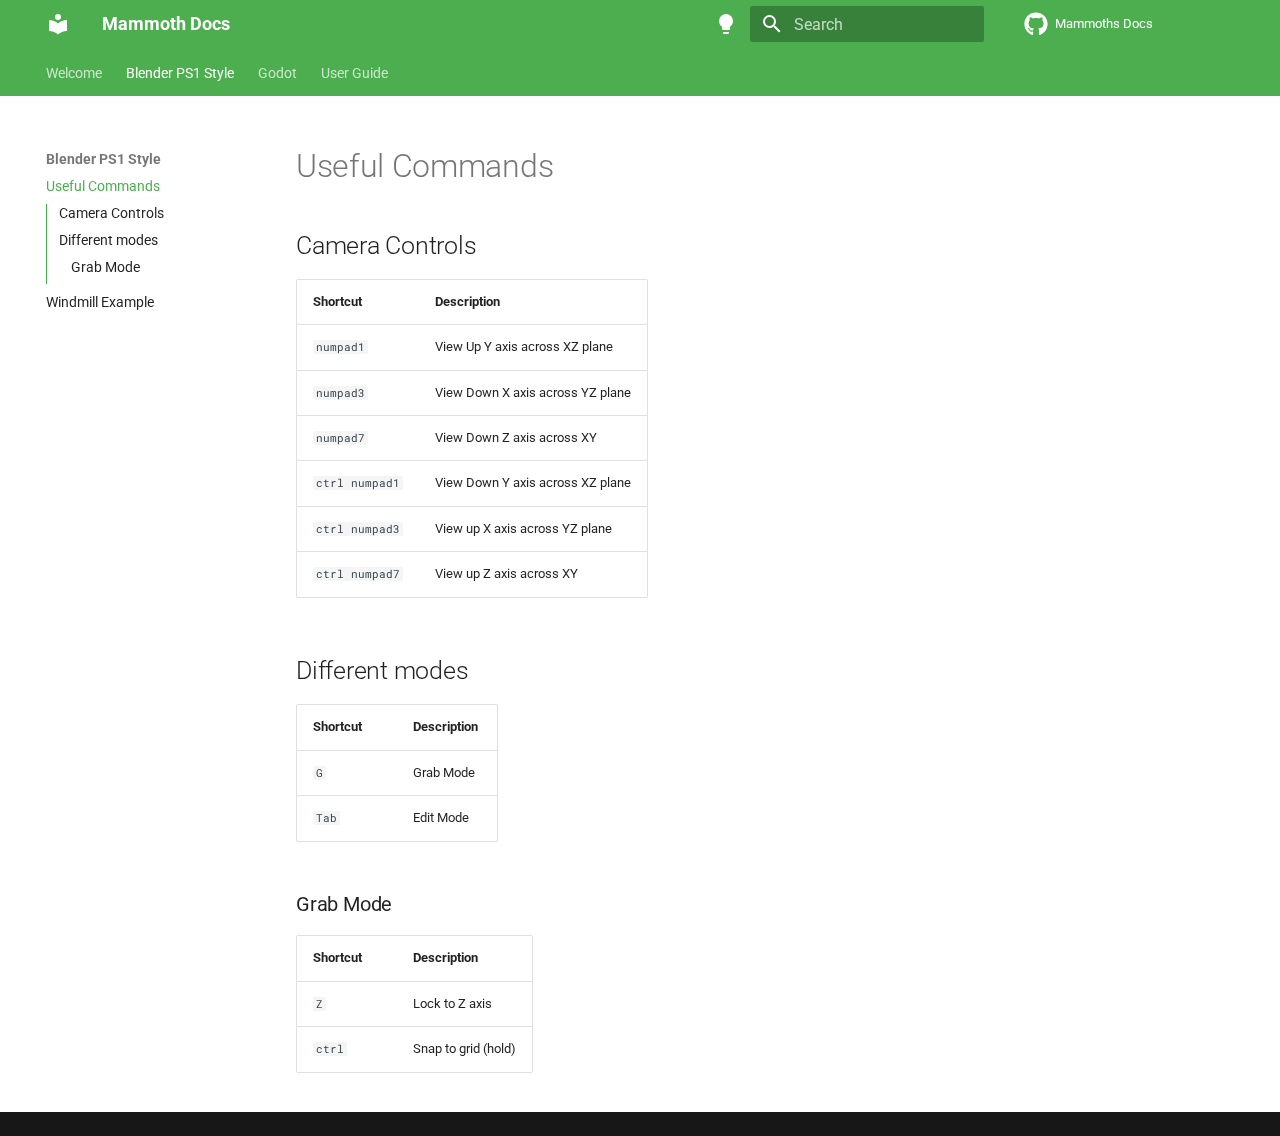
==== site/Blender-PS1-Style/01-useful-commands/index.html @ 2d29c16c "rebuilt documentation" ====
<!doctype html>
<html lang="en" class="no-js">
  <head>
    
      <meta charset="utf-8">
      <meta name="viewport" content="width=device-width,initial-scale=1">
      
      
      
      
        <link rel="prev" href="../..">
      
      
        <link rel="next" href="../02-windmill-example/">
      
      
      <link rel="icon" href="../../assets/images/favicon.png">
      <meta name="generator" content="mkdocs-1.6.1, mkdocs-material-9.5.49">
    
    
      
        <title>Useful Commands - Mammoth Docs</title>
      
    
    
      <link rel="stylesheet" href="../../assets/stylesheets/main.6f8fc17f.min.css">
      
        
        <link rel="stylesheet" href="../../assets/stylesheets/palette.06af60db.min.css">
      
      


    
    
      
    
    
      
        
        
        <link rel="preconnect" href="https://fonts.gstatic.com" crossorigin>
        <link rel="stylesheet" href="https://fonts.googleapis.com/css?family=Roboto:300,300i,400,400i,700,700i%7CRoboto+Mono:400,400i,700,700i&display=fallback">
        <style>:root{--md-text-font:"Roboto";--md-code-font:"Roboto Mono"}</style>
      
    
    
      <link rel="stylesheet" href="../../stylesheets/extra.css">
    
    <script>__md_scope=new URL("../..",location),__md_hash=e=>[...e].reduce(((e,_)=>(e<<5)-e+_.charCodeAt(0)),0),__md_get=(e,_=localStorage,t=__md_scope)=>JSON.parse(_.getItem(t.pathname+"."+e)),__md_set=(e,_,t=localStorage,a=__md_scope)=>{try{t.setItem(a.pathname+"."+e,JSON.stringify(_))}catch(e){}}</script>
    
      

    
    
    
  </head>
  
  
    
    
      
    
    
    
    
    <body dir="ltr" data-md-color-scheme="default" data-md-color-primary="green" data-md-color-accent="lime">
  
    
    <input class="md-toggle" data-md-toggle="drawer" type="checkbox" id="__drawer" autocomplete="off">
    <input class="md-toggle" data-md-toggle="search" type="checkbox" id="__search" autocomplete="off">
    <label class="md-overlay" for="__drawer"></label>
    <div data-md-component="skip">
      
        
        <a href="#camera-controls" class="md-skip">
          Skip to content
        </a>
      
    </div>
    <div data-md-component="announce">
      
    </div>
    
    
      

<header class="md-header" data-md-component="header">
  <nav class="md-header__inner md-grid" aria-label="Header">
    <a href="../.." title="Mammoth Docs" class="md-header__button md-logo" aria-label="Mammoth Docs" data-md-component="logo">
      
  
  <svg xmlns="http://www.w3.org/2000/svg" viewBox="0 0 24 24"><path d="M12 8a3 3 0 0 0 3-3 3 3 0 0 0-3-3 3 3 0 0 0-3 3 3 3 0 0 0 3 3m0 3.54C9.64 9.35 6.5 8 3 8v11c3.5 0 6.64 1.35 9 3.54 2.36-2.19 5.5-3.54 9-3.54V8c-3.5 0-6.64 1.35-9 3.54"/></svg>

    </a>
    <label class="md-header__button md-icon" for="__drawer">
      
      <svg xmlns="http://www.w3.org/2000/svg" viewBox="0 0 24 24"><path d="M3 6h18v2H3zm0 5h18v2H3zm0 5h18v2H3z"/></svg>
    </label>
    <div class="md-header__title" data-md-component="header-title">
      <div class="md-header__ellipsis">
        <div class="md-header__topic">
          <span class="md-ellipsis">
            Mammoth Docs
          </span>
        </div>
        <div class="md-header__topic" data-md-component="header-topic">
          <span class="md-ellipsis">
            
              Useful Commands
            
          </span>
        </div>
      </div>
    </div>
    
      
        <form class="md-header__option" data-md-component="palette">
  
    
    
    
    <input class="md-option" data-md-color-media="(prefers-color-scheme: light)" data-md-color-scheme="default" data-md-color-primary="green" data-md-color-accent="lime"  aria-label="switch to dark mode"  type="radio" name="__palette" id="__palette_0">
    
      <label class="md-header__button md-icon" title="switch to dark mode" for="__palette_1" hidden>
        <svg xmlns="http://www.w3.org/2000/svg" viewBox="0 0 24 24"><path d="M12 2a7 7 0 0 0-7 7c0 2.38 1.19 4.47 3 5.74V17a1 1 0 0 0 1 1h6a1 1 0 0 0 1-1v-2.26c1.81-1.27 3-3.36 3-5.74a7 7 0 0 0-7-7M9 21a1 1 0 0 0 1 1h4a1 1 0 0 0 1-1v-1H9z"/></svg>
      </label>
    
  
    
    
    
    <input class="md-option" data-md-color-media="(prefers-color-scheme: dark)" data-md-color-scheme="slate" data-md-color-primary="green" data-md-color-accent="lime"  aria-label="switch to light mode"  type="radio" name="__palette" id="__palette_1">
    
      <label class="md-header__button md-icon" title="switch to light mode" for="__palette_0" hidden>
        <svg xmlns="http://www.w3.org/2000/svg" viewBox="0 0 24 24"><path d="M12 2a7 7 0 0 1 7 7c0 2.38-1.19 4.47-3 5.74V17a1 1 0 0 1-1 1H9a1 1 0 0 1-1-1v-2.26C6.19 13.47 5 11.38 5 9a7 7 0 0 1 7-7M9 21v-1h6v1a1 1 0 0 1-1 1h-4a1 1 0 0 1-1-1m3-17a5 5 0 0 0-5 5c0 2.05 1.23 3.81 3 4.58V16h4v-2.42c1.77-.77 3-2.53 3-4.58a5 5 0 0 0-5-5"/></svg>
      </label>
    
  
</form>
      
    
    
      <script>var palette=__md_get("__palette");if(palette&&palette.color){if("(prefers-color-scheme)"===palette.color.media){var media=matchMedia("(prefers-color-scheme: light)"),input=document.querySelector(media.matches?"[data-md-color-media='(prefers-color-scheme: light)']":"[data-md-color-media='(prefers-color-scheme: dark)']");palette.color.media=input.getAttribute("data-md-color-media"),palette.color.scheme=input.getAttribute("data-md-color-scheme"),palette.color.primary=input.getAttribute("data-md-color-primary"),palette.color.accent=input.getAttribute("data-md-color-accent")}for(var[key,value]of Object.entries(palette.color))document.body.setAttribute("data-md-color-"+key,value)}</script>
    
    
    
      <label class="md-header__button md-icon" for="__search">
        
        <svg xmlns="http://www.w3.org/2000/svg" viewBox="0 0 24 24"><path d="M9.5 3A6.5 6.5 0 0 1 16 9.5c0 1.61-.59 3.09-1.56 4.23l.27.27h.79l5 5-1.5 1.5-5-5v-.79l-.27-.27A6.52 6.52 0 0 1 9.5 16 6.5 6.5 0 0 1 3 9.5 6.5 6.5 0 0 1 9.5 3m0 2C7 5 5 7 5 9.5S7 14 9.5 14 14 12 14 9.5 12 5 9.5 5"/></svg>
      </label>
      <div class="md-search" data-md-component="search" role="dialog">
  <label class="md-search__overlay" for="__search"></label>
  <div class="md-search__inner" role="search">
    <form class="md-search__form" name="search">
      <input type="text" class="md-search__input" name="query" aria-label="Search" placeholder="Search" autocapitalize="off" autocorrect="off" autocomplete="off" spellcheck="false" data-md-component="search-query" required>
      <label class="md-search__icon md-icon" for="__search">
        
        <svg xmlns="http://www.w3.org/2000/svg" viewBox="0 0 24 24"><path d="M9.5 3A6.5 6.5 0 0 1 16 9.5c0 1.61-.59 3.09-1.56 4.23l.27.27h.79l5 5-1.5 1.5-5-5v-.79l-.27-.27A6.52 6.52 0 0 1 9.5 16 6.5 6.5 0 0 1 3 9.5 6.5 6.5 0 0 1 9.5 3m0 2C7 5 5 7 5 9.5S7 14 9.5 14 14 12 14 9.5 12 5 9.5 5"/></svg>
        
        <svg xmlns="http://www.w3.org/2000/svg" viewBox="0 0 24 24"><path d="M20 11v2H8l5.5 5.5-1.42 1.42L4.16 12l7.92-7.92L13.5 5.5 8 11z"/></svg>
      </label>
      <nav class="md-search__options" aria-label="Search">
        
        <button type="reset" class="md-search__icon md-icon" title="Clear" aria-label="Clear" tabindex="-1">
          
          <svg xmlns="http://www.w3.org/2000/svg" viewBox="0 0 24 24"><path d="M19 6.41 17.59 5 12 10.59 6.41 5 5 6.41 10.59 12 5 17.59 6.41 19 12 13.41 17.59 19 19 17.59 13.41 12z"/></svg>
        </button>
      </nav>
      
        <div class="md-search__suggest" data-md-component="search-suggest"></div>
      
    </form>
    <div class="md-search__output">
      <div class="md-search__scrollwrap" tabindex="0" data-md-scrollfix>
        <div class="md-search-result" data-md-component="search-result">
          <div class="md-search-result__meta">
            Initializing search
          </div>
          <ol class="md-search-result__list" role="presentation"></ol>
        </div>
      </div>
    </div>
  </div>
</div>
    
    
      <div class="md-header__source">
        <a href="https://github.com/MammothsHub/mammothshub.git" title="Go to repository" class="md-source" data-md-component="source">
  <div class="md-source__icon md-icon">
    
    <svg xmlns="http://www.w3.org/2000/svg" viewBox="0 0 496 512"><!--! Font Awesome Free 6.7.1 by @fontawesome - https://fontawesome.com License - https://fontawesome.com/license/free (Icons: CC BY 4.0, Fonts: SIL OFL 1.1, Code: MIT License) Copyright 2024 Fonticons, Inc.--><path d="M165.9 397.4c0 2-2.3 3.6-5.2 3.6-3.3.3-5.6-1.3-5.6-3.6 0-2 2.3-3.6 5.2-3.6 3-.3 5.6 1.3 5.6 3.6m-31.1-4.5c-.7 2 1.3 4.3 4.3 4.9 2.6 1 5.6 0 6.2-2s-1.3-4.3-4.3-5.2c-2.6-.7-5.5.3-6.2 2.3m44.2-1.7c-2.9.7-4.9 2.6-4.6 4.9.3 2 2.9 3.3 5.9 2.6 2.9-.7 4.9-2.6 4.6-4.6-.3-1.9-3-3.2-5.9-2.9M244.8 8C106.1 8 0 113.3 0 252c0 110.9 69.8 205.8 169.5 239.2 12.8 2.3 17.3-5.6 17.3-12.1 0-6.2-.3-40.4-.3-61.4 0 0-70 15-84.7-29.8 0 0-11.4-29.1-27.8-36.6 0 0-22.9-15.7 1.6-15.4 0 0 24.9 2 38.6 25.8 21.9 38.6 58.6 27.5 72.9 20.9 2.3-16 8.8-27.1 16-33.7-55.9-6.2-112.3-14.3-112.3-110.5 0-27.5 7.6-41.3 23.6-58.9-2.6-6.5-11.1-33.3 2.6-67.9 20.9-6.5 69 27 69 27 20-5.6 41.5-8.5 62.8-8.5s42.8 2.9 62.8 8.5c0 0 48.1-33.6 69-27 13.7 34.7 5.2 61.4 2.6 67.9 16 17.7 25.8 31.5 25.8 58.9 0 96.5-58.9 104.2-114.8 110.5 9.2 7.9 17 22.9 17 46.4 0 33.7-.3 75.4-.3 83.6 0 6.5 4.6 14.4 17.3 12.1C428.2 457.8 496 362.9 496 252 496 113.3 383.5 8 244.8 8M97.2 352.9c-1.3 1-1 3.3.7 5.2 1.6 1.6 3.9 2.3 5.2 1 1.3-1 1-3.3-.7-5.2-1.6-1.6-3.9-2.3-5.2-1m-10.8-8.1c-.7 1.3.3 2.9 2.3 3.9 1.6 1 3.6.7 4.3-.7.7-1.3-.3-2.9-2.3-3.9-2-.6-3.6-.3-4.3.7m32.4 35.6c-1.6 1.3-1 4.3 1.3 6.2 2.3 2.3 5.2 2.6 6.5 1 1.3-1.3.7-4.3-1.3-6.2-2.2-2.3-5.2-2.6-6.5-1m-11.4-14.7c-1.6 1-1.6 3.6 0 5.9s4.3 3.3 5.6 2.3c1.6-1.3 1.6-3.9 0-6.2-1.4-2.3-4-3.3-5.6-2"/></svg>
  </div>
  <div class="md-source__repository">
    Mammoths Docs
  </div>
</a>
      </div>
    
  </nav>
  
</header>
    
    <div class="md-container" data-md-component="container">
      
      
        
          
            
<nav class="md-tabs" aria-label="Tabs" data-md-component="tabs">
  <div class="md-grid">
    <ul class="md-tabs__list">
      
        
  
  
  
    <li class="md-tabs__item">
      <a href="../.." class="md-tabs__link">
        
  
    
  
  Welcome

      </a>
    </li>
  

      
        
  
  
    
  
  
    
    
      <li class="md-tabs__item md-tabs__item--active">
        <a href="./" class="md-tabs__link">
          
  
  Blender PS1 Style

        </a>
      </li>
    
  

      
        
  
  
  
    
    
      <li class="md-tabs__item">
        <a href="../../Godot/01-using-git/" class="md-tabs__link">
          
  
  Godot

        </a>
      </li>
    
  

      
        
  
  
  
    
    
      <li class="md-tabs__item">
        <a href="../../User%20Guide/01-markdown-examples/" class="md-tabs__link">
          
  
  User Guide

        </a>
      </li>
    
  

      
    </ul>
  </div>
</nav>
          
        
      
      <main class="md-main" data-md-component="main">
        <div class="md-main__inner md-grid">
          
            
              
              <div class="md-sidebar md-sidebar--primary" data-md-component="sidebar" data-md-type="navigation" >
                <div class="md-sidebar__scrollwrap">
                  <div class="md-sidebar__inner">
                    


  


  

<nav class="md-nav md-nav--primary md-nav--lifted md-nav--integrated" aria-label="Navigation" data-md-level="0">
  <label class="md-nav__title" for="__drawer">
    <a href="../.." title="Mammoth Docs" class="md-nav__button md-logo" aria-label="Mammoth Docs" data-md-component="logo">
      
  
  <svg xmlns="http://www.w3.org/2000/svg" viewBox="0 0 24 24"><path d="M12 8a3 3 0 0 0 3-3 3 3 0 0 0-3-3 3 3 0 0 0-3 3 3 3 0 0 0 3 3m0 3.54C9.64 9.35 6.5 8 3 8v11c3.5 0 6.64 1.35 9 3.54 2.36-2.19 5.5-3.54 9-3.54V8c-3.5 0-6.64 1.35-9 3.54"/></svg>

    </a>
    Mammoth Docs
  </label>
  
    <div class="md-nav__source">
      <a href="https://github.com/MammothsHub/mammothshub.git" title="Go to repository" class="md-source" data-md-component="source">
  <div class="md-source__icon md-icon">
    
    <svg xmlns="http://www.w3.org/2000/svg" viewBox="0 0 496 512"><!--! Font Awesome Free 6.7.1 by @fontawesome - https://fontawesome.com License - https://fontawesome.com/license/free (Icons: CC BY 4.0, Fonts: SIL OFL 1.1, Code: MIT License) Copyright 2024 Fonticons, Inc.--><path d="M165.9 397.4c0 2-2.3 3.6-5.2 3.6-3.3.3-5.6-1.3-5.6-3.6 0-2 2.3-3.6 5.2-3.6 3-.3 5.6 1.3 5.6 3.6m-31.1-4.5c-.7 2 1.3 4.3 4.3 4.9 2.6 1 5.6 0 6.2-2s-1.3-4.3-4.3-5.2c-2.6-.7-5.5.3-6.2 2.3m44.2-1.7c-2.9.7-4.9 2.6-4.6 4.9.3 2 2.9 3.3 5.9 2.6 2.9-.7 4.9-2.6 4.6-4.6-.3-1.9-3-3.2-5.9-2.9M244.8 8C106.1 8 0 113.3 0 252c0 110.9 69.8 205.8 169.5 239.2 12.8 2.3 17.3-5.6 17.3-12.1 0-6.2-.3-40.4-.3-61.4 0 0-70 15-84.7-29.8 0 0-11.4-29.1-27.8-36.6 0 0-22.9-15.7 1.6-15.4 0 0 24.9 2 38.6 25.8 21.9 38.6 58.6 27.5 72.9 20.9 2.3-16 8.8-27.1 16-33.7-55.9-6.2-112.3-14.3-112.3-110.5 0-27.5 7.6-41.3 23.6-58.9-2.6-6.5-11.1-33.3 2.6-67.9 20.9-6.5 69 27 69 27 20-5.6 41.5-8.5 62.8-8.5s42.8 2.9 62.8 8.5c0 0 48.1-33.6 69-27 13.7 34.7 5.2 61.4 2.6 67.9 16 17.7 25.8 31.5 25.8 58.9 0 96.5-58.9 104.2-114.8 110.5 9.2 7.9 17 22.9 17 46.4 0 33.7-.3 75.4-.3 83.6 0 6.5 4.6 14.4 17.3 12.1C428.2 457.8 496 362.9 496 252 496 113.3 383.5 8 244.8 8M97.2 352.9c-1.3 1-1 3.3.7 5.2 1.6 1.6 3.9 2.3 5.2 1 1.3-1 1-3.3-.7-5.2-1.6-1.6-3.9-2.3-5.2-1m-10.8-8.1c-.7 1.3.3 2.9 2.3 3.9 1.6 1 3.6.7 4.3-.7.7-1.3-.3-2.9-2.3-3.9-2-.6-3.6-.3-4.3.7m32.4 35.6c-1.6 1.3-1 4.3 1.3 6.2 2.3 2.3 5.2 2.6 6.5 1 1.3-1.3.7-4.3-1.3-6.2-2.2-2.3-5.2-2.6-6.5-1m-11.4-14.7c-1.6 1-1.6 3.6 0 5.9s4.3 3.3 5.6 2.3c1.6-1.3 1.6-3.9 0-6.2-1.4-2.3-4-3.3-5.6-2"/></svg>
  </div>
  <div class="md-source__repository">
    Mammoths Docs
  </div>
</a>
    </div>
  
  <ul class="md-nav__list" data-md-scrollfix>
    
      
      
  
  
  
  
    <li class="md-nav__item">
      <a href="../.." class="md-nav__link">
        
  
  <span class="md-ellipsis">
    Welcome
  </span>
  

      </a>
    </li>
  

    
      
      
  
  
    
  
  
  
    
    
    
      
        
        
      
      
        
      
    
    
    <li class="md-nav__item md-nav__item--active md-nav__item--section md-nav__item--nested">
      
        
        
        <input class="md-nav__toggle md-toggle " type="checkbox" id="__nav_2" checked>
        
          
          <label class="md-nav__link" for="__nav_2" id="__nav_2_label" tabindex="">
            
  
  <span class="md-ellipsis">
    Blender PS1 Style
  </span>
  

            <span class="md-nav__icon md-icon"></span>
          </label>
        
        <nav class="md-nav" data-md-level="1" aria-labelledby="__nav_2_label" aria-expanded="true">
          <label class="md-nav__title" for="__nav_2">
            <span class="md-nav__icon md-icon"></span>
            Blender PS1 Style
          </label>
          <ul class="md-nav__list" data-md-scrollfix>
            
              
                
  
  
    
  
  
  
    <li class="md-nav__item md-nav__item--active">
      
      <input class="md-nav__toggle md-toggle" type="checkbox" id="__toc">
      
      
      
        <label class="md-nav__link md-nav__link--active" for="__toc">
          
  
  <span class="md-ellipsis">
    Useful Commands
  </span>
  

          <span class="md-nav__icon md-icon"></span>
        </label>
      
      <a href="./" class="md-nav__link md-nav__link--active">
        
  
  <span class="md-ellipsis">
    Useful Commands
  </span>
  

      </a>
      
        

<nav class="md-nav md-nav--secondary" aria-label="Table of contents">
  
  
  
  
    <label class="md-nav__title" for="__toc">
      <span class="md-nav__icon md-icon"></span>
      Table of contents
    </label>
    <ul class="md-nav__list" data-md-component="toc" data-md-scrollfix>
      
        <li class="md-nav__item">
  <a href="#camera-controls" class="md-nav__link">
    <span class="md-ellipsis">
      Camera Controls
    </span>
  </a>
  
</li>
      
        <li class="md-nav__item">
  <a href="#different-modes" class="md-nav__link">
    <span class="md-ellipsis">
      Different modes
    </span>
  </a>
  
    <nav class="md-nav" aria-label="Different modes">
      <ul class="md-nav__list">
        
          <li class="md-nav__item">
  <a href="#grab-mode" class="md-nav__link">
    <span class="md-ellipsis">
      Grab Mode
    </span>
  </a>
  
</li>
        
      </ul>
    </nav>
  
</li>
      
    </ul>
  
</nav>
      
    </li>
  

              
            
              
                
  
  
  
  
    <li class="md-nav__item">
      <a href="../02-windmill-example/" class="md-nav__link">
        
  
  <span class="md-ellipsis">
    Windmill Example
  </span>
  

      </a>
    </li>
  

              
            
          </ul>
        </nav>
      
    </li>
  

    
      
      
  
  
  
  
    
    
    
      
      
        
      
    
    
    <li class="md-nav__item md-nav__item--nested">
      
        
        
        <input class="md-nav__toggle md-toggle " type="checkbox" id="__nav_3" >
        
          
          <label class="md-nav__link" for="__nav_3" id="__nav_3_label" tabindex="0">
            
  
  <span class="md-ellipsis">
    Godot
  </span>
  

            <span class="md-nav__icon md-icon"></span>
          </label>
        
        <nav class="md-nav" data-md-level="1" aria-labelledby="__nav_3_label" aria-expanded="false">
          <label class="md-nav__title" for="__nav_3">
            <span class="md-nav__icon md-icon"></span>
            Godot
          </label>
          <ul class="md-nav__list" data-md-scrollfix>
            
              
                
  
  
  
  
    <li class="md-nav__item">
      <a href="../../Godot/01-using-git/" class="md-nav__link">
        
  
  <span class="md-ellipsis">
    Using Git
  </span>
  

      </a>
    </li>
  

              
            
          </ul>
        </nav>
      
    </li>
  

    
      
      
  
  
  
  
    
    
    
      
      
        
      
    
    
    <li class="md-nav__item md-nav__item--nested">
      
        
        
        <input class="md-nav__toggle md-toggle " type="checkbox" id="__nav_4" >
        
          
          <label class="md-nav__link" for="__nav_4" id="__nav_4_label" tabindex="0">
            
  
  <span class="md-ellipsis">
    User Guide
  </span>
  

            <span class="md-nav__icon md-icon"></span>
          </label>
        
        <nav class="md-nav" data-md-level="1" aria-labelledby="__nav_4_label" aria-expanded="false">
          <label class="md-nav__title" for="__nav_4">
            <span class="md-nav__icon md-icon"></span>
            User Guide
          </label>
          <ul class="md-nav__list" data-md-scrollfix>
            
              
                
  
  
  
  
    <li class="md-nav__item">
      <a href="../../User%20Guide/01-markdown-examples/" class="md-nav__link">
        
  
  <span class="md-ellipsis">
    Markdown Examples
  </span>
  

      </a>
    </li>
  

              
            
          </ul>
        </nav>
      
    </li>
  

    
  </ul>
</nav>
                  </div>
                </div>
              </div>
            
            
          
          
            <div class="md-content" data-md-component="content">
              <article class="md-content__inner md-typeset">
                
                  

  
  


  <h1>Useful Commands</h1>

<h2 id="camera-controls">Camera Controls</h2>
<table>
<thead>
<tr>
<th>Shortcut</th>
<th>Description</th>
</tr>
</thead>
<tbody>
<tr>
<td><code>numpad1</code></td>
<td>View Up Y axis across XZ plane</td>
</tr>
<tr>
<td><code>numpad3</code></td>
<td>View Down X axis across YZ plane</td>
</tr>
<tr>
<td><code>numpad7</code></td>
<td>View Down Z axis across XY</td>
</tr>
<tr>
<td><code>ctrl numpad1</code></td>
<td>View Down Y axis across XZ plane</td>
</tr>
<tr>
<td><code>ctrl numpad3</code></td>
<td>View up X axis across YZ plane</td>
</tr>
<tr>
<td><code>ctrl numpad7</code></td>
<td>View up Z axis across XY</td>
</tr>
</tbody>
</table>
<h2 id="different-modes">Different modes</h2>
<table>
<thead>
<tr>
<th>Shortcut</th>
<th>Description</th>
</tr>
</thead>
<tbody>
<tr>
<td><code>G</code></td>
<td>Grab Mode</td>
</tr>
<tr>
<td><code>Tab</code></td>
<td>Edit Mode</td>
</tr>
</tbody>
</table>
<h3 id="grab-mode">Grab Mode</h3>
<table>
<thead>
<tr>
<th>Shortcut</th>
<th>Description</th>
</tr>
</thead>
<tbody>
<tr>
<td><code>Z</code></td>
<td>Lock to Z axis</td>
</tr>
<tr>
<td><code>ctrl</code></td>
<td>Snap to grid (hold)</td>
</tr>
</tbody>
</table>







  
  






                
              </article>
            </div>
          
          
  <script>var tabs=__md_get("__tabs");if(Array.isArray(tabs))e:for(var set of document.querySelectorAll(".tabbed-set")){var labels=set.querySelector(".tabbed-labels");for(var tab of tabs)for(var label of labels.getElementsByTagName("label"))if(label.innerText.trim()===tab){var input=document.getElementById(label.htmlFor);input.checked=!0;continue e}}</script>

<script>var target=document.getElementById(location.hash.slice(1));target&&target.name&&(target.checked=target.name.startsWith("__tabbed_"))</script>
        </div>
        
          <button type="button" class="md-top md-icon" data-md-component="top" hidden>
  
  <svg xmlns="http://www.w3.org/2000/svg" viewBox="0 0 24 24"><path d="M13 20h-2V8l-5.5 5.5-1.42-1.42L12 4.16l7.92 7.92-1.42 1.42L13 8z"/></svg>
  Back to top
</button>
        
      </main>
      
        <footer class="md-footer">
  
  <div class="md-footer-meta md-typeset">
    <div class="md-footer-meta__inner md-grid">
      <div class="md-copyright">
  
  
</div>
      
    </div>
  </div>
</footer>
      
    </div>
    <div class="md-dialog" data-md-component="dialog">
      <div class="md-dialog__inner md-typeset"></div>
    </div>
    
    
    <script id="__config" type="application/json">{"base": "../..", "features": ["navigation.tabs", "navigation.sections", "toc.integrate", "navigation.top", "search.suggest", "search.highlight", "content.tabs.link", "content.code.annotation", "content.code.copy"], "search": "../../assets/javascripts/workers/search.6ce7567c.min.js", "translations": {"clipboard.copied": "Copied to clipboard", "clipboard.copy": "Copy to clipboard", "search.result.more.one": "1 more on this page", "search.result.more.other": "# more on this page", "search.result.none": "No matching documents", "search.result.one": "1 matching document", "search.result.other": "# matching documents", "search.result.placeholder": "Type to start searching", "search.result.term.missing": "Missing", "select.version": "Select version"}}</script>
    
    
      <script src="../../assets/javascripts/bundle.88dd0f4e.min.js"></script>
      
    
  </body>
</html>
---- site/assets/stylesheets/main.6f8fc17f.min.css ----
@charset "UTF-8";html{-webkit-text-size-adjust:none;-moz-text-size-adjust:none;text-size-adjust:none;box-sizing:border-box}*,:after,:before{box-sizing:inherit}@media (prefers-reduced-motion){*,:after,:before{transition:none!important}}body{margin:0}a,button,input,label{-webkit-tap-highlight-color:transparent}a{color:inherit;text-decoration:none}hr{border:0;box-sizing:initial;display:block;height:.05rem;overflow:visible;padding:0}small{font-size:80%}sub,sup{line-height:1em}img{border-style:none}table{border-collapse:initial;border-spacing:0}td,th{font-weight:400;vertical-align:top}button{background:#0000;border:0;font-family:inherit;font-size:inherit;margin:0;padding:0}input{border:0;outline:none}:root{--md-primary-fg-color:#4051b5;--md-primary-fg-color--light:#5d6cc0;--md-primary-fg-color--dark:#303fa1;--md-primary-bg-color:#fff;--md-primary-bg-color--light:#ffffffb3;--md-accent-fg-color:#526cfe;--md-accent-fg-color--transparent:#526cfe1a;--md-accent-bg-color:#fff;--md-accent-bg-color--light:#ffffffb3}[data-md-color-scheme=default]{color-scheme:light}[data-md-color-scheme=default] img[src$="#gh-dark-mode-only"],[data-md-color-scheme=default] img[src$="#only-dark"]{display:none}:root,[data-md-color-scheme=default]{--md-hue:225deg;--md-default-fg-color:#000000de;--md-default-fg-color--light:#0000008a;--md-default-fg-color--lighter:#00000052;--md-default-fg-color--lightest:#00000012;--md-default-bg-color:#fff;--md-default-bg-color--light:#ffffffb3;--md-default-bg-color--lighter:#ffffff4d;--md-default-bg-color--lightest:#ffffff1f;--md-code-fg-color:#36464e;--md-code-bg-color:#f5f5f5;--md-code-hl-color:#4287ff;--md-code-hl-color--light:#4287ff1a;--md-code-hl-number-color:#d52a2a;--md-code-hl-special-color:#db1457;--md-code-hl-function-color:#a846b9;--md-code-hl-constant-color:#6e59d9;--md-code-hl-keyword-color:#3f6ec6;--md-code-hl-string-color:#1c7d4d;--md-code-hl-name-color:var(--md-code-fg-color);--md-code-hl-operator-color:var(--md-default-fg-color--light);--md-code-hl-punctuation-color:var(--md-default-fg-color--light);--md-code-hl-comment-color:var(--md-default-fg-color--light);--md-code-hl-generic-color:var(--md-default-fg-color--light);--md-code-hl-variable-color:var(--md-default-fg-color--light);--md-typeset-color:var(--md-default-fg-color);--md-typeset-a-color:var(--md-primary-fg-color);--md-typeset-del-color:#f5503d26;--md-typeset-ins-color:#0bd57026;--md-typeset-kbd-color:#fafafa;--md-typeset-kbd-accent-color:#fff;--md-typeset-kbd-border-color:#b8b8b8;--md-typeset-mark-color:#ffff0080;--md-typeset-table-color:#0000001f;--md-typeset-table-color--light:rgba(0,0,0,.035);--md-admonition-fg-color:var(--md-default-fg-color);--md-admonition-bg-color:var(--md-default-bg-color);--md-warning-fg-color:#000000de;--md-warning-bg-color:#ff9;--md-footer-fg-color:#fff;--md-footer-fg-color--light:#ffffffb3;--md-footer-fg-color--lighter:#ffffff73;--md-footer-bg-color:#000000de;--md-footer-bg-color--dark:#00000052;--md-shadow-z1:0 0.2rem 0.5rem #0000000d,0 0 0.05rem #0000001a;--md-shadow-z2:0 0.2rem 0.5rem #0000001a,0 0 0.05rem #00000040;--md-shadow-z3:0 0.2rem 0.5rem #0003,0 0 0.05rem #00000059}.md-icon svg{fill:currentcolor;display:block;height:1.2rem;width:1.2rem}body{-webkit-font-smoothing:antialiased;-moz-osx-font-smoothing:grayscale;--md-text-font-family:var(--md-text-font,_),-apple-system,BlinkMacSystemFont,Helvetica,Arial,sans-serif;--md-code-font-family:var(--md-code-font,_),SFMono-Regular,Consolas,Menlo,monospace}aside,body,input{font-feature-settings:"kern","liga";color:var(--md-typeset-color);font-family:var(--md-text-font-family)}code,kbd,pre{font-feature-settings:"kern";font-family:var(--md-code-font-family)}:root{--md-typeset-table-sort-icon:url('data:image/svg+xml;charset=utf-8,<svg xmlns="http://www.w3.org/2000/svg" viewBox="0 0 24 24"><path d="m18 21-4-4h3V7h-3l4-4 4 4h-3v10h3M2 19v-2h10v2M2 13v-2h7v2M2 7V5h4v2z"/></svg>');--md-typeset-table-sort-icon--asc:url('data:image/svg+xml;charset=utf-8,<svg xmlns="http://www.w3.org/2000/svg" viewBox="0 0 24 24"><path d="M19 17h3l-4 4-4-4h3V3h2M2 17h10v2H2M6 5v2H2V5m0 6h7v2H2z"/></svg>');--md-typeset-table-sort-icon--desc:url('data:image/svg+xml;charset=utf-8,<svg xmlns="http://www.w3.org/2000/svg" viewBox="0 0 24 24"><path d="M19 7h3l-4-4-4 4h3v14h2M2 17h10v2H2M6 5v2H2V5m0 6h7v2H2z"/></svg>')}.md-typeset{-webkit-print-color-adjust:exact;color-adjust:exact;font-size:.8rem;line-height:1.6}@media print{.md-typeset{font-size:.68rem}}.md-typeset blockquote,.md-typeset dl,.md-typeset figure,.md-typeset ol,.md-typeset pre,.md-typeset ul{margin-bottom:1em;margin-top:1em}.md-typeset h1{color:var(--md-default-fg-color--light);font-size:2em;line-height:1.3;margin:0 0 1.25em}.md-typeset h1,.md-typeset h2{font-weight:300;letter-spacing:-.01em}.md-typeset h2{font-size:1.5625em;line-height:1.4;margin:1.6em 0 .64em}.md-typeset h3{font-size:1.25em;font-weight:400;letter-spacing:-.01em;line-height:1.5;margin:1.6em 0 .8em}.md-typeset h2+h3{margin-top:.8em}.md-typeset h4{font-weight:700;letter-spacing:-.01em;margin:1em 0}.md-typeset h5,.md-typeset h6{color:var(--md-default-fg-color--light);font-size:.8em;font-weight:700;letter-spacing:-.01em;margin:1.25em 0}.md-typeset h5{text-transform:uppercase}.md-typeset h5 code{text-transform:none}.md-typeset hr{border-bottom:.05rem solid var(--md-default-fg-color--lightest);display:flow-root;margin:1.5em 0}.md-typeset a{color:var(--md-typeset-a-color);word-break:break-word}.md-typeset a,.md-typeset a:before{transition:color 125ms}.md-typeset a:focus,.md-typeset a:hover{color:var(--md-accent-fg-color)}.md-typeset a:focus code,.md-typeset a:hover code{background-color:var(--md-accent-fg-color--transparent)}.md-typeset a code{color:currentcolor;transition:background-color 125ms}.md-typeset a.focus-visible{outline-color:var(--md-accent-fg-color);outline-offset:.2rem}.md-typeset code,.md-typeset kbd,.md-typeset pre{color:var(--md-code-fg-color);direction:ltr;font-variant-ligatures:none}@media print{.md-typeset code,.md-typeset kbd,.md-typeset pre{white-space:pre-wrap}}.md-typeset code{background-color:var(--md-code-bg-color);border-radius:.1rem;-webkit-box-decoration-break:clone;box-decoration-break:clone;font-size:.85em;padding:0 .2941176471em;word-break:break-word}.md-typeset code:not(.focus-visible){-webkit-tap-highlight-color:transparent;outline:none}.md-typeset pre{display:flow-root;line-height:1.4;position:relative}.md-typeset pre>code{-webkit-box-decoration-break:slice;box-decoration-break:slice;box-shadow:none;display:block;margin:0;outline-color:var(--md-accent-fg-color);overflow:auto;padding:.7720588235em 1.1764705882em;scrollbar-color:var(--md-default-fg-color--lighter) #0000;scrollbar-width:thin;touch-action:auto;word-break:normal}.md-typeset pre>code:hover{scrollbar-color:var(--md-accent-fg-color) #0000}.md-typeset pre>code::-webkit-scrollbar{height:.2rem;width:.2rem}.md-typeset pre>code::-webkit-scrollbar-thumb{background-color:var(--md-default-fg-color--lighter)}.md-typeset pre>code::-webkit-scrollbar-thumb:hover{background-color:var(--md-accent-fg-color)}.md-typeset kbd{background-color:var(--md-typeset-kbd-color);border-radius:.1rem;box-shadow:0 .1rem 0 .05rem var(--md-typeset-kbd-border-color),0 .1rem 0 var(--md-typeset-kbd-border-color),0 -.1rem .2rem var(--md-typeset-kbd-accent-color) inset;color:var(--md-default-fg-color);display:inline-block;font-size:.75em;padding:0 .6666666667em;vertical-align:text-top;word-break:break-word}.md-typeset mark{background-color:var(--md-typeset-mark-color);-webkit-box-decoration-break:clone;box-decoration-break:clone;color:inherit;word-break:break-word}.md-typeset abbr{border-bottom:.05rem dotted var(--md-default-fg-color--light);cursor:help;text-decoration:none}.md-typeset small{opacity:.75}[dir=ltr] .md-typeset sub,[dir=ltr] .md-typeset sup{margin-left:.078125em}[dir=rtl] .md-typeset sub,[dir=rtl] .md-typeset sup{margin-right:.078125em}[dir=ltr] .md-typeset blockquote{padding-left:.6rem}[dir=rtl] .md-typeset blockquote{padding-right:.6rem}[dir=ltr] .md-typeset blockquote{border-left:.2rem solid var(--md-default-fg-color--lighter)}[dir=rtl] .md-typeset blockquote{border-right:.2rem solid var(--md-default-fg-color--lighter)}.md-typeset blockquote{color:var(--md-default-fg-color--light);margin-left:0;margin-right:0}.md-typeset ul{list-style-type:disc}.md-typeset ul[type]{list-style-type:revert-layer}[dir=ltr] .md-typeset ol,[dir=ltr] .md-typeset ul{margin-left:.625em}[dir=rtl] .md-typeset ol,[dir=rtl] .md-typeset ul{margin-right:.625em}.md-typeset ol,.md-typeset ul{padding:0}.md-typeset ol:not([hidden]),.md-typeset ul:not([hidden]){display:flow-root}.md-typeset ol ol,.md-typeset ul ol{list-style-type:lower-alpha}.md-typeset ol ol ol,.md-typeset ul ol ol{list-style-type:lower-roman}.md-typeset ol ol ol ol,.md-typeset ul ol ol ol{list-style-type:upper-alpha}.md-typeset ol ol ol ol ol,.md-typeset ul ol ol ol ol{list-style-type:upper-roman}.md-typeset ol[type],.md-typeset ul[type]{list-style-type:revert-layer}[dir=ltr] .md-typeset ol li,[dir=ltr] .md-typeset ul li{margin-left:1.25em}[dir=rtl] .md-typeset ol li,[dir=rtl] .md-typeset ul li{margin-right:1.25em}.md-typeset ol li,.md-typeset ul li{margin-bottom:.5em}.md-typeset ol li blockquote,.md-typeset ol li p,.md-typeset ul li blockquote,.md-typeset ul li p{margin:.5em 0}.md-typeset ol li:last-child,.md-typeset ul li:last-child{margin-bottom:0}[dir=ltr] .md-typeset ol li ol,[dir=ltr] .md-typeset ol li ul,[dir=ltr] .md-typeset ul li ol,[dir=ltr] .md-typeset ul li ul{margin-left:.625em}[dir=rtl] .md-typeset ol li ol,[dir=rtl] .md-typeset ol li ul,[dir=rtl] .md-typeset ul li ol,[dir=rtl] .md-typeset ul li ul{margin-right:.625em}.md-typeset ol li ol,.md-typeset ol li ul,.md-typeset ul li ol,.md-typeset ul li ul{margin-bottom:.5em;margin-top:.5em}[dir=ltr] .md-typeset dd{margin-left:1.875em}[dir=rtl] .md-typeset dd{margin-right:1.875em}.md-typeset dd{margin-bottom:1.5em;margin-top:1em}.md-typeset img,.md-typeset svg,.md-typeset video{height:auto;max-width:100%}.md-typeset img[align=left]{margin:1em 1em 1em 0}.md-typeset img[align=right]{margin:1em 0 1em 1em}.md-typeset img[align]:only-child{margin-top:0}.md-typeset figure{display:flow-root;margin:1em auto;max-width:100%;text-align:center;width:-moz-fit-content;width:fit-content}.md-typeset figure img{display:block;margin:0 auto}.md-typeset figcaption{font-style:italic;margin:1em auto;max-width:24rem}.md-typeset iframe{max-width:100%}.md-typeset table:not([class]){background-color:var(--md-default-bg-color);border:.05rem solid var(--md-typeset-table-color);border-radius:.1rem;display:inline-block;font-size:.64rem;max-width:100%;overflow:auto;touch-action:auto}@media print{.md-typeset table:not([class]){display:table}}.md-typeset table:not([class])+*{margin-top:1.5em}.md-typeset table:not([class]) td>:first-child,.md-typeset table:not([class]) th>:first-child{margin-top:0}.md-typeset table:not([class]) td>:last-child,.md-typeset table:not([class]) th>:last-child{margin-bottom:0}.md-typeset table:not([class]) td:not([align]),.md-typeset table:not([class]) th:not([align]){text-align:left}[dir=rtl] .md-typeset table:not([class]) td:not([align]),[dir=rtl] .md-typeset table:not([class]) th:not([align]){text-align:right}.md-typeset table:not([class]) th{font-weight:700;min-width:5rem;padding:.9375em 1.25em;vertical-align:top}.md-typeset table:not([class]) td{border-top:.05rem solid var(--md-typeset-table-color);padding:.9375em 1.25em;vertical-align:top}.md-typeset table:not([class]) tbody tr{transition:background-color 125ms}.md-typeset table:not([class]) tbody tr:hover{background-color:var(--md-typeset-table-color--light);box-shadow:0 .05rem 0 var(--md-default-bg-color) inset}.md-typeset table:not([class]) a{word-break:normal}.md-typeset table th[role=columnheader]{cursor:pointer}[dir=ltr] .md-typeset table th[role=columnheader]:after{margin-left:.5em}[dir=rtl] .md-typeset table th[role=columnheader]:after{margin-right:.5em}.md-typeset table th[role=columnheader]:after{content:"";display:inline-block;height:1.2em;-webkit-mask-image:var(--md-typeset-table-sort-icon);mask-image:var(--md-typeset-table-sort-icon);-webkit-mask-repeat:no-repeat;mask-repeat:no-repeat;-webkit-mask-size:contain;mask-size:contain;transition:background-color 125ms;vertical-align:text-bottom;width:1.2em}.md-typeset table th[role=columnheader]:hover:after{background-color:var(--md-default-fg-color--lighter)}.md-typeset table th[role=columnheader][aria-sort=ascending]:after{background-color:var(--md-default-fg-color--light);-webkit-mask-image:var(--md-typeset-table-sort-icon--asc);mask-image:var(--md-typeset-table-sort-icon--asc)}.md-typeset table th[role=columnheader][aria-sort=descending]:after{background-color:var(--md-default-fg-color--light);-webkit-mask-image:var(--md-typeset-table-sort-icon--desc);mask-image:var(--md-typeset-table-sort-icon--desc)}.md-typeset__scrollwrap{margin:1em -.8rem;overflow-x:auto;touch-action:auto}.md-typeset__table{display:inline-block;margin-bottom:.5em;padding:0 .8rem}@media print{.md-typeset__table{display:block}}html .md-typeset__table table{display:table;margin:0;overflow:hidden;width:100%}@media screen and (max-width:44.984375em){.md-content__inner>pre{margin:1em -.8rem}.md-content__inner>pre code{border-radius:0}}.md-typeset .md-author{border-radius:100%;display:block;flex-shrink:0;height:1.6rem;overflow:hidden;position:relative;transition:color 125ms,transform 125ms;width:1.6rem}.md-typeset .md-author img{display:block}.md-typeset .md-author--more{background:var(--md-default-fg-color--lightest);color:var(--md-default-fg-color--lighter);font-size:.6rem;font-weight:700;line-height:1.6rem;text-align:center}.md-typeset .md-author--long{height:2.4rem;width:2.4rem}.md-typeset a.md-author{transform:scale(1)}.md-typeset a.md-author img{border-radius:100%;filter:grayscale(100%) opacity(75%);transition:filter 125ms}.md-typeset a.md-author:focus,.md-typeset a.md-author:hover{transform:scale(1.1);z-index:1}.md-typeset a.md-author:focus img,.md-typeset a.md-author:hover img{filter:grayscale(0)}.md-banner{background-color:var(--md-footer-bg-color);color:var(--md-footer-fg-color);overflow:auto}@media print{.md-banner{display:none}}.md-banner--warning{background-color:var(--md-warning-bg-color);color:var(--md-warning-fg-color)}.md-banner__inner{font-size:.7rem;margin:.6rem auto;padding:0 .8rem}[dir=ltr] .md-banner__button{float:right}[dir=rtl] .md-banner__button{float:left}.md-banner__button{color:inherit;cursor:pointer;transition:opacity .25s}.no-js .md-banner__button{display:none}.md-banner__button:hover{opacity:.7}html{font-size:125%;height:100%;overflow-x:hidden}@media screen and (min-width:100em){html{font-size:137.5%}}@media screen and (min-width:125em){html{font-size:150%}}body{background-color:var(--md-default-bg-color);display:flex;flex-direction:column;font-size:.5rem;min-height:100%;position:relative;width:100%}@media print{body{display:block}}@media screen and (max-width:59.984375em){body[data-md-scrolllock]{position:fixed}}.md-grid{margin-left:auto;margin-right:auto;max-width:61rem}.md-container{display:flex;flex-direction:column;flex-grow:1}@media print{.md-container{display:block}}.md-main{flex-grow:1}.md-main__inner{display:flex;height:100%;margin-top:1.5rem}.md-ellipsis{overflow:hidden;text-overflow:ellipsis}.md-toggle{display:none}.md-option{height:0;opacity:0;position:absolute;width:0}.md-option:checked+label:not([hidden]){display:block}.md-option.focus-visible+label{outline-color:var(--md-accent-fg-color);outline-style:auto}.md-skip{background-color:var(--md-default-fg-color);border-radius:.1rem;color:var(--md-default-bg-color);font-size:.64rem;margin:.5rem;opacity:0;outline-color:var(--md-accent-fg-color);padding:.3rem .5rem;position:fixed;transform:translateY(.4rem);z-index:-1}.md-skip:focus{opacity:1;transform:translateY(0);transition:transform .25s cubic-bezier(.4,0,.2,1),opacity 175ms 75ms;z-index:10}@page{margin:25mm}:root{--md-clipboard-icon:url('data:image/svg+xml;charset=utf-8,<svg xmlns="http://www.w3.org/2000/svg" viewBox="0 0 24 24"><path d="M19 21H8V7h11m0-2H8a2 2 0 0 0-2 2v14a2 2 0 0 0 2 2h11a2 2 0 0 0 2-2V7a2 2 0 0 0-2-2m-3-4H4a2 2 0 0 0-2 2v14h2V3h12z"/></svg>')}.md-clipboard{border-radius:.1rem;color:var(--md-default-fg-color--lightest);cursor:pointer;height:1.5em;outline-color:var(--md-accent-fg-color);outline-offset:.1rem;position:absolute;right:.5em;top:.5em;transition:color .25s;width:1.5em;z-index:1}@media print{.md-clipboard{display:none}}.md-clipboard:not(.focus-visible){-webkit-tap-highlight-color:transparent;outline:none}:hover>.md-clipboard{color:var(--md-default-fg-color--light)}.md-clipboard:focus,.md-clipboard:hover{color:var(--md-accent-fg-color)}.md-clipboard:after{background-color:currentcolor;content:"";display:block;height:1.125em;margin:0 auto;-webkit-mask-image:var(--md-clipboard-icon);mask-image:var(--md-clipboard-icon);-webkit-mask-position:center;mask-position:center;-webkit-mask-repeat:no-repeat;mask-repeat:no-repeat;-webkit-mask-size:contain;mask-size:contain;width:1.125em}.md-clipboard--inline{cursor:pointer}.md-clipboard--inline code{transition:color .25s,background-color .25s}.md-clipboard--inline:focus code,.md-clipboard--inline:hover code{background-color:var(--md-accent-fg-color--transparent);color:var(--md-accent-fg-color)}.md-typeset .md-code__content{display:grid}@keyframes consent{0%{opacity:0;transform:translateY(100%)}to{opacity:1;transform:translateY(0)}}@keyframes overlay{0%{opacity:0}to{opacity:1}}.md-consent__overlay{animation:overlay .25s both;-webkit-backdrop-filter:blur(.1rem);backdrop-filter:blur(.1rem);background-color:#0000008a;height:100%;opacity:1;position:fixed;top:0;width:100%;z-index:5}.md-consent__inner{animation:consent .5s cubic-bezier(.1,.7,.1,1) both;background-color:var(--md-default-bg-color);border:0;border-radius:.1rem;bottom:0;box-shadow:0 0 .2rem #0000001a,0 .2rem .4rem #0003;max-height:100%;overflow:auto;padding:0;position:fixed;width:100%;z-index:5}.md-consent__form{padding:.8rem}.md-consent__settings{display:none;margin:1em 0}input:checked+.md-consent__settings{display:block}.md-consent__controls{margin-bottom:.8rem}.md-typeset .md-consent__controls .md-button{display:inline}@media screen and (max-width:44.984375em){.md-typeset .md-consent__controls .md-button{display:block;margin-top:.4rem;text-align:center;width:100%}}.md-consent label{cursor:pointer}.md-content{flex-grow:1;min-width:0}.md-content__inner{margin:0 .8rem 1.2rem;padding-top:.6rem}@media screen and (min-width:76.25em){[dir=ltr] .md-sidebar--primary:not([hidden])~.md-content>.md-content__inner{margin-left:1.2rem}[dir=ltr] .md-sidebar--secondary:not([hidden])~.md-content>.md-content__inner,[dir=rtl] .md-sidebar--primary:not([hidden])~.md-content>.md-content__inner{margin-right:1.2rem}[dir=rtl] .md-sidebar--secondary:not([hidden])~.md-content>.md-content__inner{margin-left:1.2rem}}.md-content__inner:before{content:"";display:block;height:.4rem}.md-content__inner>:last-child{margin-bottom:0}[dir=ltr] .md-content__button{float:right}[dir=rtl] .md-content__button{float:left}[dir=ltr] .md-content__button{margin-left:.4rem}[dir=rtl] .md-content__button{margin-right:.4rem}.md-content__button{margin:.4rem 0;padding:0}@media print{.md-content__button{display:none}}.md-typeset .md-content__button{color:var(--md-default-fg-color--lighter)}.md-content__button svg{display:inline;vertical-align:top}[dir=rtl] .md-content__button svg{transform:scaleX(-1)}[dir=ltr] .md-dialog{right:.8rem}[dir=rtl] .md-dialog{left:.8rem}.md-dialog{background-color:var(--md-default-fg-color);border-radius:.1rem;bottom:.8rem;box-shadow:var(--md-shadow-z3);min-width:11.1rem;opacity:0;padding:.4rem .6rem;pointer-events:none;position:fixed;transform:translateY(100%);transition:transform 0ms .4s,opacity .4s;z-index:4}@media print{.md-dialog{display:none}}.md-dialog--active{opacity:1;pointer-events:auto;transform:translateY(0);transition:transform .4s cubic-bezier(.075,.85,.175,1),opacity .4s}.md-dialog__inner{color:var(--md-default-bg-color);font-size:.7rem}.md-feedback{margin:2em 0 1em;text-align:center}.md-feedback fieldset{border:none;margin:0;padding:0}.md-feedback__title{font-weight:700;margin:1em auto}.md-feedback__inner{position:relative}.md-feedback__list{display:flex;flex-wrap:wrap;place-content:baseline center;position:relative}.md-feedback__list:hover .md-icon:not(:disabled){color:var(--md-default-fg-color--lighter)}:disabled .md-feedback__list{min-height:1.8rem}.md-feedback__icon{color:var(--md-default-fg-color--light);cursor:pointer;flex-shrink:0;margin:0 .1rem;transition:color 125ms}.md-feedback__icon:not(:disabled).md-icon:hover{color:var(--md-accent-fg-color)}.md-feedback__icon:disabled{color:var(--md-default-fg-color--lightest);pointer-events:none}.md-feedback__note{opacity:0;position:relative;transform:translateY(.4rem);transition:transform .4s cubic-bezier(.1,.7,.1,1),opacity .15s}.md-feedback__note>*{margin:0 auto;max-width:16rem}:disabled .md-feedback__note{opacity:1;transform:translateY(0)}@media print{.md-feedback{display:none}}.md-footer{background-color:var(--md-footer-bg-color);color:var(--md-footer-fg-color)}@media print{.md-footer{display:none}}.md-footer__inner{justify-content:space-between;overflow:auto;padding:.2rem}.md-footer__inner:not([hidden]){display:flex}.md-footer__link{align-items:end;display:flex;flex-grow:0.01;margin-bottom:.4rem;margin-top:1rem;max-width:100%;outline-color:var(--md-accent-fg-color);overflow:hidden;transition:opacity .25s}.md-footer__link:focus,.md-footer__link:hover{opacity:.7}[dir=rtl] .md-footer__link svg{transform:scaleX(-1)}@media screen and (max-width:44.984375em){.md-footer__link--prev{flex-shrink:0}.md-footer__link--prev .md-footer__title{display:none}}[dir=ltr] .md-footer__link--next{margin-left:auto}[dir=rtl] .md-footer__link--next{margin-right:auto}.md-footer__link--next{text-align:right}[dir=rtl] .md-footer__link--next{text-align:left}.md-footer__title{flex-grow:1;font-size:.9rem;margin-bottom:.7rem;max-width:calc(100% - 2.4rem);padding:0 1rem;white-space:nowrap}.md-footer__button{margin:.2rem;padding:.4rem}.md-footer__direction{font-size:.64rem;opacity:.7}.md-footer-meta{background-color:var(--md-footer-bg-color--dark)}.md-footer-meta__inner{display:flex;flex-wrap:wrap;justify-content:space-between;padding:.2rem}html .md-footer-meta.md-typeset a{color:var(--md-footer-fg-color--light)}html .md-footer-meta.md-typeset a:focus,html .md-footer-meta.md-typeset a:hover{color:var(--md-footer-fg-color)}.md-copyright{color:var(--md-footer-fg-color--lighter);font-size:.64rem;margin:auto .6rem;padding:.4rem 0;width:100%}@media screen and (min-width:45em){.md-copyright{width:auto}}.md-copyright__highlight{color:var(--md-footer-fg-color--light)}.md-social{display:inline-flex;gap:.2rem;margin:0 .4rem;padding:.2rem 0 .6rem}@media screen and (min-width:45em){.md-social{padding:.6rem 0}}.md-social__link{display:inline-block;height:1.6rem;text-align:center;width:1.6rem}.md-social__link:before{line-height:1.9}.md-social__link svg{fill:currentcolor;max-height:.8rem;vertical-align:-25%}.md-typeset .md-button{border:.1rem solid;border-radius:.1rem;color:var(--md-primary-fg-color);cursor:pointer;display:inline-block;font-weight:700;padding:.625em 2em;transition:color 125ms,background-color 125ms,border-color 125ms}.md-typeset .md-button--primary{background-color:var(--md-primary-fg-color);border-color:var(--md-primary-fg-color);color:var(--md-primary-bg-color)}.md-typeset .md-button:focus,.md-typeset .md-button:hover{background-color:var(--md-accent-fg-color);border-color:var(--md-accent-fg-color);color:var(--md-accent-bg-color)}[dir=ltr] .md-typeset .md-input{border-top-left-radius:.1rem}[dir=ltr] .md-typeset .md-input,[dir=rtl] .md-typeset .md-input{border-top-right-radius:.1rem}[dir=rtl] .md-typeset .md-input{border-top-left-radius:.1rem}.md-typeset .md-input{border-bottom:.1rem solid var(--md-default-fg-color--lighter);box-shadow:var(--md-shadow-z1);font-size:.8rem;height:1.8rem;padding:0 .6rem;transition:border .25s,box-shadow .25s}.md-typeset .md-input:focus,.md-typeset .md-input:hover{border-bottom-color:var(--md-accent-fg-color);box-shadow:var(--md-shadow-z2)}.md-typeset .md-input--stretch{width:100%}.md-header{background-color:var(--md-primary-fg-color);box-shadow:0 0 .2rem #0000,0 .2rem .4rem #0000;color:var(--md-primary-bg-color);display:block;left:0;position:sticky;right:0;top:0;z-index:4}@media print{.md-header{display:none}}.md-header[hidden]{transform:translateY(-100%);transition:transform .25s cubic-bezier(.8,0,.6,1),box-shadow .25s}.md-header--shadow{box-shadow:0 0 .2rem #0000001a,0 .2rem .4rem #0003;transition:transform .25s cubic-bezier(.1,.7,.1,1),box-shadow .25s}.md-header__inner{align-items:center;display:flex;padding:0 .2rem}.md-header__button{color:currentcolor;cursor:pointer;margin:.2rem;outline-color:var(--md-accent-fg-color);padding:.4rem;position:relative;transition:opacity .25s;vertical-align:middle;z-index:1}.md-header__button:hover{opacity:.7}.md-header__button:not([hidden]){display:inline-block}.md-header__button:not(.focus-visible){-webkit-tap-highlight-color:transparent;outline:none}.md-header__button.md-logo{margin:.2rem;padding:.4rem}@media screen and (max-width:76.234375em){.md-header__button.md-logo{display:none}}.md-header__button.md-logo img,.md-header__button.md-logo svg{fill:currentcolor;display:block;height:1.2rem;width:auto}@media screen and (min-width:60em){.md-header__button[for=__search]{display:none}}.no-js .md-header__button[for=__search]{display:none}[dir=rtl] .md-header__button[for=__search] svg{transform:scaleX(-1)}@media screen and (min-width:76.25em){.md-header__button[for=__drawer]{display:none}}.md-header__topic{display:flex;max-width:100%;position:absolute;transition:transform .4s cubic-bezier(.1,.7,.1,1),opacity .15s;white-space:nowrap}.md-header__topic+.md-header__topic{opacity:0;pointer-events:none;transform:translateX(1.25rem);transition:transform .4s cubic-bezier(1,.7,.1,.1),opacity .15s;z-index:-1}[dir=rtl] .md-header__topic+.md-header__topic{transform:translateX(-1.25rem)}.md-header__topic:first-child{font-weight:700}[dir=ltr] .md-header__title{margin-left:1rem;margin-right:.4rem}[dir=rtl] .md-header__title{margin-left:.4rem;margin-right:1rem}.md-header__title{flex-grow:1;font-size:.9rem;height:2.4rem;line-height:2.4rem}.md-header__title--active .md-header__topic{opacity:0;pointer-events:none;transform:translateX(-1.25rem);transition:transform .4s cubic-bezier(1,.7,.1,.1),opacity .15s;z-index:-1}[dir=rtl] .md-header__title--active .md-header__topic{transform:translateX(1.25rem)}.md-header__title--active .md-header__topic+.md-header__topic{opacity:1;pointer-events:auto;transform:translateX(0);transition:transform .4s cubic-bezier(.1,.7,.1,1),opacity .15s;z-index:0}.md-header__title>.md-header__ellipsis{height:100%;position:relative;width:100%}.md-header__option{display:flex;flex-shrink:0;max-width:100%;transition:max-width 0ms .25s,opacity .25s .25s;white-space:nowrap}[data-md-toggle=search]:checked~.md-header .md-header__option{max-width:0;opacity:0;transition:max-width 0ms,opacity 0ms}.md-header__option>input{bottom:0}.md-header__source{display:none}@media screen and (min-width:60em){[dir=ltr] .md-header__source{margin-left:1rem}[dir=rtl] .md-header__source{margin-right:1rem}.md-header__source{display:block;max-width:11.7rem;width:11.7rem}}@media screen and (min-width:76.25em){[dir=ltr] .md-header__source{margin-left:1.4rem}[dir=rtl] .md-header__source{margin-right:1.4rem}}.md-meta{color:var(--md-default-fg-color--light);font-size:.7rem;line-height:1.3}.md-meta__list{display:inline-flex;flex-wrap:wrap;list-style:none;margin:0;padding:0}.md-meta__item:not(:last-child):after{content:"·";margin-left:.2rem;margin-right:.2rem}.md-meta__link{color:var(--md-typeset-a-color)}.md-meta__link:focus,.md-meta__link:hover{color:var(--md-accent-fg-color)}.md-draft{background-color:#ff1744;border-radius:.125em;color:#fff;display:inline-block;font-weight:700;padding-left:.5714285714em;padding-right:.5714285714em}:root{--md-nav-icon--prev:url('data:image/svg+xml;charset=utf-8,<svg xmlns="http://www.w3.org/2000/svg" viewBox="0 0 24 24"><path d="M20 11v2H8l5.5 5.5-1.42 1.42L4.16 12l7.92-7.92L13.5 5.5 8 11z"/></svg>');--md-nav-icon--next:url('data:image/svg+xml;charset=utf-8,<svg xmlns="http://www.w3.org/2000/svg" viewBox="0 0 24 24"><path d="M8.59 16.58 13.17 12 8.59 7.41 10 6l6 6-6 6z"/></svg>');--md-toc-icon:url('data:image/svg+xml;charset=utf-8,<svg xmlns="http://www.w3.org/2000/svg" viewBox="0 0 24 24"><path d="M3 9h14V7H3zm0 4h14v-2H3zm0 4h14v-2H3zm16 0h2v-2h-2zm0-10v2h2V7zm0 6h2v-2h-2z"/></svg>')}.md-nav{font-size:.7rem;line-height:1.3}.md-nav__title{color:var(--md-default-fg-color--light);display:block;font-weight:700;overflow:hidden;padding:0 .6rem;text-overflow:ellipsis}.md-nav__title .md-nav__button{display:none}.md-nav__title .md-nav__button img{height:100%;width:auto}.md-nav__title .md-nav__button.md-logo img,.md-nav__title .md-nav__button.md-logo svg{fill:currentcolor;display:block;height:2.4rem;max-width:100%;object-fit:contain;width:auto}.md-nav__list{list-style:none;margin:0;padding:0}.md-nav__link{align-items:flex-start;display:flex;gap:.4rem;margin-top:.625em;scroll-snap-align:start;transition:color 125ms}.md-nav__link--passed{color:var(--md-default-fg-color--light)}.md-nav__item .md-nav__link--active,.md-nav__item .md-nav__link--active code{color:var(--md-typeset-a-color)}.md-nav__link .md-ellipsis{position:relative}[dir=ltr] .md-nav__link .md-icon:last-child{margin-left:auto}[dir=rtl] .md-nav__link .md-icon:last-child{margin-right:auto}.md-nav__link svg{fill:currentcolor;flex-shrink:0;height:1.3em;position:relative}.md-nav__link[for]:focus,.md-nav__link[for]:hover,.md-nav__link[href]:focus,.md-nav__link[href]:hover{color:var(--md-accent-fg-color);cursor:pointer}.md-nav__link.focus-visible{outline-color:var(--md-accent-fg-color);outline-offset:.2rem}.md-nav--primary .md-nav__link[for=__toc]{display:none}.md-nav--primary .md-nav__link[for=__toc] .md-icon:after{background-color:currentcolor;display:block;height:100%;-webkit-mask-image:var(--md-toc-icon);mask-image:var(--md-toc-icon);width:100%}.md-nav--primary .md-nav__link[for=__toc]~.md-nav{display:none}.md-nav__container>.md-nav__link{margin-top:0}.md-nav__container>.md-nav__link:first-child{flex-grow:1;min-width:0}.md-nav__icon{flex-shrink:0}.md-nav__source{display:none}@media screen and (max-width:76.234375em){.md-nav--primary,.md-nav--primary .md-nav{background-color:var(--md-default-bg-color);display:flex;flex-direction:column;height:100%;left:0;position:absolute;right:0;top:0;z-index:1}.md-nav--primary .md-nav__item,.md-nav--primary .md-nav__title{font-size:.8rem;line-height:1.5}.md-nav--primary .md-nav__title{background-color:var(--md-default-fg-color--lightest);color:var(--md-default-fg-color--light);cursor:pointer;height:5.6rem;line-height:2.4rem;padding:3rem .8rem .2rem;position:relative;white-space:nowrap}[dir=ltr] .md-nav--primary .md-nav__title .md-nav__icon{left:.4rem}[dir=rtl] .md-nav--primary .md-nav__title .md-nav__icon{right:.4rem}.md-nav--primary .md-nav__title .md-nav__icon{display:block;height:1.2rem;margin:.2rem;position:absolute;top:.4rem;width:1.2rem}.md-nav--primary .md-nav__title .md-nav__icon:after{background-color:currentcolor;content:"";display:block;height:100%;-webkit-mask-image:var(--md-nav-icon--prev);mask-image:var(--md-nav-icon--prev);-webkit-mask-position:center;mask-position:center;-webkit-mask-repeat:no-repeat;mask-repeat:no-repeat;-webkit-mask-size:contain;mask-size:contain;width:100%}.md-nav--primary .md-nav__title~.md-nav__list{background-color:var(--md-default-bg-color);box-shadow:0 .05rem 0 var(--md-default-fg-color--lightest) inset;overflow-y:auto;scroll-snap-type:y mandatory;touch-action:pan-y}.md-nav--primary .md-nav__title~.md-nav__list>:first-child{border-top:0}.md-nav--primary .md-nav__title[for=__drawer]{background-color:var(--md-primary-fg-color);color:var(--md-primary-bg-color);font-weight:700}.md-nav--primary .md-nav__title .md-logo{display:block;left:.2rem;margin:.2rem;padding:.4rem;position:absolute;right:.2rem;top:.2rem}.md-nav--primary .md-nav__list{flex:1}.md-nav--primary .md-nav__item{border-top:.05rem solid var(--md-default-fg-color--lightest)}.md-nav--primary .md-nav__item--active>.md-nav__link{color:var(--md-typeset-a-color)}.md-nav--primary .md-nav__item--active>.md-nav__link:focus,.md-nav--primary .md-nav__item--active>.md-nav__link:hover{color:var(--md-accent-fg-color)}.md-nav--primary .md-nav__link{margin-top:0;padding:.6rem .8rem}.md-nav--primary .md-nav__link svg{margin-top:.1em}.md-nav--primary .md-nav__link>.md-nav__link{padding:0}[dir=ltr] .md-nav--primary .md-nav__link .md-nav__icon{margin-right:-.2rem}[dir=rtl] .md-nav--primary .md-nav__link .md-nav__icon{margin-left:-.2rem}.md-nav--primary .md-nav__link .md-nav__icon{font-size:1.2rem;height:1.2rem;width:1.2rem}.md-nav--primary .md-nav__link .md-nav__icon:after{background-color:currentcolor;content:"";display:block;height:100%;-webkit-mask-image:var(--md-nav-icon--next);mask-image:var(--md-nav-icon--next);-webkit-mask-position:center;mask-position:center;-webkit-mask-repeat:no-repeat;mask-repeat:no-repeat;-webkit-mask-size:contain;mask-size:contain;width:100%}[dir=rtl] .md-nav--primary .md-nav__icon:after{transform:scale(-1)}.md-nav--primary .md-nav--secondary .md-nav{background-color:initial;position:static}[dir=ltr] .md-nav--primary .md-nav--secondary .md-nav .md-nav__link{padding-left:1.4rem}[dir=rtl] .md-nav--primary .md-nav--secondary .md-nav .md-nav__link{padding-right:1.4rem}[dir=ltr] .md-nav--primary .md-nav--secondary .md-nav .md-nav .md-nav__link{padding-left:2rem}[dir=rtl] .md-nav--primary .md-nav--secondary .md-nav .md-nav .md-nav__link{padding-right:2rem}[dir=ltr] .md-nav--primary .md-nav--secondary .md-nav .md-nav .md-nav .md-nav__link{padding-left:2.6rem}[dir=rtl] .md-nav--primary .md-nav--secondary .md-nav .md-nav .md-nav .md-nav__link{padding-right:2.6rem}[dir=ltr] .md-nav--primary .md-nav--secondary .md-nav .md-nav .md-nav .md-nav .md-nav__link{padding-left:3.2rem}[dir=rtl] .md-nav--primary .md-nav--secondary .md-nav .md-nav .md-nav .md-nav .md-nav__link{padding-right:3.2rem}.md-nav--secondary{background-color:initial}.md-nav__toggle~.md-nav{display:flex;opacity:0;transform:translateX(100%);transition:transform .25s cubic-bezier(.8,0,.6,1),opacity 125ms 50ms}[dir=rtl] .md-nav__toggle~.md-nav{transform:translateX(-100%)}.md-nav__toggle:checked~.md-nav{opacity:1;transform:translateX(0);transition:transform .25s cubic-bezier(.4,0,.2,1),opacity 125ms 125ms}.md-nav__toggle:checked~.md-nav>.md-nav__list{-webkit-backface-visibility:hidden;backface-visibility:hidden}}@media screen and (max-width:59.984375em){.md-nav--primary .md-nav__link[for=__toc]{display:flex}.md-nav--primary .md-nav__link[for=__toc] .md-icon:after{content:""}.md-nav--primary .md-nav__link[for=__toc]+.md-nav__link{display:none}.md-nav--primary .md-nav__link[for=__toc]~.md-nav{display:flex}.md-nav__source{background-color:var(--md-primary-fg-color--dark);color:var(--md-primary-bg-color);display:block;padding:0 .2rem}}@media screen and (min-width:60em) and (max-width:76.234375em){.md-nav--integrated .md-nav__link[for=__toc]{display:flex}.md-nav--integrated .md-nav__link[for=__toc] .md-icon:after{content:""}.md-nav--integrated .md-nav__link[for=__toc]+.md-nav__link{display:none}.md-nav--integrated .md-nav__link[for=__toc]~.md-nav{display:flex}}@media screen and (min-width:60em){.md-nav{margin-bottom:-.4rem}.md-nav--secondary .md-nav__title{background:var(--md-default-bg-color);box-shadow:0 0 .4rem .4rem var(--md-default-bg-color);position:sticky;top:0;z-index:1}.md-nav--secondary .md-nav__title[for=__toc]{scroll-snap-align:start}.md-nav--secondary .md-nav__title .md-nav__icon{display:none}[dir=ltr] .md-nav--secondary .md-nav__list{padding-left:.6rem}[dir=rtl] .md-nav--secondary .md-nav__list{padding-right:.6rem}.md-nav--secondary .md-nav__list{padding-bottom:.4rem}[dir=ltr] .md-nav--secondary .md-nav__item>.md-nav__link{margin-right:.4rem}[dir=rtl] .md-nav--secondary .md-nav__item>.md-nav__link{margin-left:.4rem}}@media screen and (min-width:76.25em){.md-nav{margin-bottom:-.4rem;transition:max-height .25s cubic-bezier(.86,0,.07,1)}.md-nav--primary .md-nav__title{background:var(--md-default-bg-color);box-shadow:0 0 .4rem .4rem var(--md-default-bg-color);position:sticky;top:0;z-index:1}.md-nav--primary .md-nav__title[for=__drawer]{scroll-snap-align:start}.md-nav--primary .md-nav__title .md-nav__icon{display:none}[dir=ltr] .md-nav--primary .md-nav__list{padding-left:.6rem}[dir=rtl] .md-nav--primary .md-nav__list{padding-right:.6rem}.md-nav--primary .md-nav__list{padding-bottom:.4rem}[dir=ltr] .md-nav--primary .md-nav__item>.md-nav__link{margin-right:.4rem}[dir=rtl] .md-nav--primary .md-nav__item>.md-nav__link{margin-left:.4rem}.md-nav__toggle~.md-nav{display:grid;grid-template-rows:0fr;opacity:0;transition:grid-template-rows .25s cubic-bezier(.86,0,.07,1),opacity .25s,visibility 0ms .25s;visibility:collapse}.md-nav__toggle~.md-nav>.md-nav__list{overflow:hidden}.md-nav__toggle.md-toggle--indeterminate~.md-nav,.md-nav__toggle:checked~.md-nav{grid-template-rows:1fr;opacity:1;transition:grid-template-rows .25s cubic-bezier(.86,0,.07,1),opacity .15s .1s,visibility 0ms;visibility:visible}.md-nav__toggle.md-toggle--indeterminate~.md-nav{transition:none}.md-nav__item--nested>.md-nav>.md-nav__title{display:none}.md-nav__item--section{display:block;margin:1.25em 0}.md-nav__item--section:last-child{margin-bottom:0}.md-nav__item--section>.md-nav__link{font-weight:700}.md-nav__item--section>.md-nav__link[for]{color:var(--md-default-fg-color--light)}.md-nav__item--section>.md-nav__link:not(.md-nav__container){pointer-events:none}.md-nav__item--section>.md-nav__link .md-icon,.md-nav__item--section>.md-nav__link>[for]{display:none}[dir=ltr] .md-nav__item--section>.md-nav{margin-left:-.6rem}[dir=rtl] .md-nav__item--section>.md-nav{margin-right:-.6rem}.md-nav__item--section>.md-nav{display:block;opacity:1;visibility:visible}.md-nav__item--section>.md-nav>.md-nav__list>.md-nav__item{padding:0}.md-nav__icon{border-radius:100%;height:.9rem;transition:background-color .25s;width:.9rem}.md-nav__icon:hover{background-color:var(--md-accent-fg-color--transparent)}.md-nav__icon:after{background-color:currentcolor;border-radius:100%;content:"";display:inline-block;height:100%;-webkit-mask-image:var(--md-nav-icon--next);mask-image:var(--md-nav-icon--next);-webkit-mask-position:center;mask-position:center;-webkit-mask-repeat:no-repeat;mask-repeat:no-repeat;-webkit-mask-size:contain;mask-size:contain;transition:transform .25s;vertical-align:-.1rem;width:100%}[dir=rtl] .md-nav__icon:after{transform:rotate(180deg)}.md-nav__item--nested .md-nav__toggle:checked~.md-nav__link .md-nav__icon:after,.md-nav__item--nested .md-toggle--indeterminate~.md-nav__link .md-nav__icon:after{transform:rotate(90deg)}.md-nav--lifted>.md-nav__list>.md-nav__item,.md-nav--lifted>.md-nav__title{display:none}.md-nav--lifted>.md-nav__list>.md-nav__item--active{display:block}.md-nav--lifted>.md-nav__list>.md-nav__item--active>.md-nav__link{background:var(--md-default-bg-color);box-shadow:0 0 .4rem .4rem var(--md-default-bg-color);margin-top:0;position:sticky;top:0;z-index:1}.md-nav--lifted>.md-nav__list>.md-nav__item--active>.md-nav__link:not(.md-nav__container){pointer-events:none}.md-nav--lifted>.md-nav__list>.md-nav__item--active.md-nav__item--section{margin:0}[dir=ltr] .md-nav--lifted>.md-nav__list>.md-nav__item>.md-nav:not(.md-nav--secondary){margin-left:-.6rem}[dir=rtl] .md-nav--lifted>.md-nav__list>.md-nav__item>.md-nav:not(.md-nav--secondary){margin-right:-.6rem}.md-nav--lifted>.md-nav__list>.md-nav__item>[for]{color:var(--md-default-fg-color--light)}.md-nav--lifted .md-nav[data-md-level="1"]{grid-template-rows:1fr;opacity:1;visibility:visible}[dir=ltr] .md-nav--integrated>.md-nav__list>.md-nav__item--active .md-nav--secondary{border-left:.05rem solid var(--md-primary-fg-color)}[dir=rtl] .md-nav--integrated>.md-nav__list>.md-nav__item--active .md-nav--secondary{border-right:.05rem solid var(--md-primary-fg-color)}.md-nav--integrated>.md-nav__list>.md-nav__item--active .md-nav--secondary{display:block;margin-bottom:1.25em;opacity:1;visibility:visible}.md-nav--integrated>.md-nav__list>.md-nav__item--active .md-nav--secondary>.md-nav__list{overflow:visible;padding-bottom:0}.md-nav--integrated>.md-nav__list>.md-nav__item--active .md-nav--secondary>.md-nav__title{display:none}}.md-pagination{font-size:.8rem;font-weight:700;gap:.4rem}.md-pagination,.md-pagination>*{align-items:center;display:flex;justify-content:center}.md-pagination>*{border-radius:.2rem;height:1.8rem;min-width:1.8rem;text-align:center}.md-pagination__current{background-color:var(--md-default-fg-color--lightest);color:var(--md-default-fg-color--light)}.md-pagination__link{transition:color 125ms,background-color 125ms}.md-pagination__link:focus,.md-pagination__link:hover{background-color:var(--md-accent-fg-color--transparent);color:var(--md-accent-fg-color)}.md-pagination__link:focus svg,.md-pagination__link:hover svg{color:var(--md-accent-fg-color)}.md-pagination__link.focus-visible{outline-color:var(--md-accent-fg-color);outline-offset:.2rem}.md-pagination__link svg{fill:currentcolor;color:var(--md-default-fg-color--lighter);display:block;max-height:100%;width:1.2rem}.md-post__back{border-bottom:.05rem solid var(--md-default-fg-color--lightest);margin-bottom:1.2rem;padding-bottom:1.2rem}@media screen and (max-width:76.234375em){.md-post__back{display:none}}[dir=rtl] .md-post__back svg{transform:scaleX(-1)}.md-post__authors{display:flex;flex-direction:column;gap:.6rem;margin:0 .6rem 1.2rem}.md-post .md-post__meta a{transition:color 125ms}.md-post .md-post__meta a:focus,.md-post .md-post__meta a:hover{color:var(--md-accent-fg-color)}.md-post__title{color:var(--md-default-fg-color--light);font-weight:700}.md-post--excerpt{margin-bottom:3.2rem}.md-post--excerpt .md-post__header{align-items:center;display:flex;gap:.6rem;min-height:1.6rem}.md-post--excerpt .md-post__authors{align-items:center;display:inline-flex;flex-direction:row;gap:.2rem;margin:0;min-height:2.4rem}[dir=ltr] .md-post--excerpt .md-post__meta .md-meta__list{margin-right:.4rem}[dir=rtl] .md-post--excerpt .md-post__meta .md-meta__list{margin-left:.4rem}.md-post--excerpt .md-post__content>:first-child{--md-scroll-margin:6rem;margin-top:0}.md-post>.md-nav--secondary{margin:1em 0}.md-profile{align-items:center;display:flex;font-size:.7rem;gap:.6rem;line-height:1.4;width:100%}.md-profile__description{flex-grow:1}.md-content--post{display:flex}@media screen and (max-width:76.234375em){.md-content--post{flex-flow:column-reverse}}.md-content--post>.md-content__inner{min-width:0}@media screen and (min-width:76.25em){[dir=ltr] .md-content--post>.md-content__inner{margin-left:1.2rem}[dir=rtl] .md-content--post>.md-content__inner{margin-right:1.2rem}}@media screen and (max-width:76.234375em){.md-sidebar.md-sidebar--post{padding:0;position:static;width:100%}.md-sidebar.md-sidebar--post .md-sidebar__scrollwrap{overflow:visible}.md-sidebar.md-sidebar--post .md-sidebar__inner{padding:0}.md-sidebar.md-sidebar--post .md-post__meta{margin-left:.6rem;margin-right:.6rem}.md-sidebar.md-sidebar--post .md-nav__item{border:none;display:inline}.md-sidebar.md-sidebar--post .md-nav__list{display:inline-flex;flex-wrap:wrap;gap:.6rem;padding-bottom:.6rem;padding-top:.6rem}.md-sidebar.md-sidebar--post .md-nav__link{padding:0}.md-sidebar.md-sidebar--post .md-nav{height:auto;margin-bottom:0;position:static}}:root{--md-progress-value:0;--md-progress-delay:400ms}.md-progress{background:var(--md-primary-bg-color);height:.075rem;opacity:min(clamp(0,var(--md-progress-value),1),clamp(0,100 - var(--md-progress-value),1));position:fixed;top:0;transform:scaleX(calc(var(--md-progress-value)*1%));transform-origin:left;transition:transform .5s cubic-bezier(.19,1,.22,1),opacity .25s var(--md-progress-delay);width:100%;z-index:4}:root{--md-search-result-icon:url('data:image/svg+xml;charset=utf-8,<svg xmlns="http://www.w3.org/2000/svg" viewBox="0 0 24 24"><path d="M14 2H6a2 2 0 0 0-2 2v16a2 2 0 0 0 2 2h7c-.41-.25-.8-.56-1.14-.9-.33-.33-.61-.7-.86-1.1H6V4h7v5h5v1.18c.71.16 1.39.43 2 .82V8zm6.31 16.9c1.33-2.11.69-4.9-1.4-6.22-2.11-1.33-4.91-.68-6.22 1.4-1.34 2.11-.69 4.89 1.4 6.22 1.46.93 3.32.93 4.79.02L22 23.39 23.39 22zm-3.81.1a2.5 2.5 0 0 1-2.5-2.5 2.5 2.5 0 0 1 2.5-2.5 2.5 2.5 0 0 1 2.5 2.5 2.5 2.5 0 0 1-2.5 2.5"/></svg>')}.md-search{position:relative}@media screen and (min-width:60em){.md-search{padding:.2rem 0}}.no-js .md-search{display:none}.md-search__overlay{opacity:0;z-index:1}@media screen and (max-width:59.984375em){[dir=ltr] .md-search__overlay{left:-2.2rem}[dir=rtl] .md-search__overlay{right:-2.2rem}.md-search__overlay{background-color:var(--md-default-bg-color);border-radius:1rem;height:2rem;overflow:hidden;pointer-events:none;position:absolute;top:-1rem;transform-origin:center;transition:transform .3s .1s,opacity .2s .2s;width:2rem}[data-md-toggle=search]:checked~.md-header .md-search__overlay{opacity:1;transition:transform .4s,opacity .1s}}@media screen and (min-width:60em){[dir=ltr] .md-search__overlay{left:0}[dir=rtl] .md-search__overlay{right:0}.md-search__overlay{background-color:#0000008a;cursor:pointer;height:0;position:fixed;top:0;transition:width 0ms .25s,height 0ms .25s,opacity .25s;width:0}[data-md-toggle=search]:checked~.md-header .md-search__overlay{height:200vh;opacity:1;transition:width 0ms,height 0ms,opacity .25s;width:100%}}@media screen and (max-width:29.984375em){[data-md-toggle=search]:checked~.md-header .md-search__overlay{transform:scale(45)}}@media screen and (min-width:30em) and (max-width:44.984375em){[data-md-toggle=search]:checked~.md-header .md-search__overlay{transform:scale(60)}}@media screen and (min-width:45em) and (max-width:59.984375em){[data-md-toggle=search]:checked~.md-header .md-search__overlay{transform:scale(75)}}.md-search__inner{-webkit-backface-visibility:hidden;backface-visibility:hidden}@media screen and (max-width:59.984375em){[dir=ltr] .md-search__inner{left:0}[dir=rtl] .md-search__inner{right:0}.md-search__inner{height:0;opacity:0;overflow:hidden;position:fixed;top:0;transform:translateX(5%);transition:width 0ms .3s,height 0ms .3s,transform .15s cubic-bezier(.4,0,.2,1) .15s,opacity .15s .15s;width:0;z-index:2}[dir=rtl] .md-search__inner{transform:translateX(-5%)}[data-md-toggle=search]:checked~.md-header .md-search__inner{height:100%;opacity:1;transform:translateX(0);transition:width 0ms 0ms,height 0ms 0ms,transform .15s cubic-bezier(.1,.7,.1,1) .15s,opacity .15s .15s;width:100%}}@media screen and (min-width:60em){[dir=ltr] .md-search__inner{float:right}[dir=rtl] .md-search__inner{float:left}.md-search__inner{padding:.1rem 0;position:relative;transition:width .25s cubic-bezier(.1,.7,.1,1);width:11.7rem}}@media screen and (min-width:60em) and (max-width:76.234375em){[data-md-toggle=search]:checked~.md-header .md-search__inner{width:23.4rem}}@media screen and (min-width:76.25em){[data-md-toggle=search]:checked~.md-header .md-search__inner{width:34.4rem}}.md-search__form{background-color:var(--md-default-bg-color);box-shadow:0 0 .6rem #0000;height:2.4rem;position:relative;transition:color .25s,background-color .25s;z-index:2}@media screen and (min-width:60em){.md-search__form{background-color:#00000042;border-radius:.1rem;height:1.8rem}.md-search__form:hover{background-color:#ffffff1f}}[data-md-toggle=search]:checked~.md-header .md-search__form{background-color:var(--md-default-bg-color);border-radius:.1rem .1rem 0 0;box-shadow:0 0 .6rem #00000012;color:var(--md-default-fg-color)}[dir=ltr] .md-search__input{padding-left:3.6rem;padding-right:2.2rem}[dir=rtl] .md-search__input{padding-left:2.2rem;padding-right:3.6rem}.md-search__input{background:#0000;font-size:.9rem;height:100%;position:relative;text-overflow:ellipsis;width:100%;z-index:2}.md-search__input::placeholder{transition:color .25s}.md-search__input::placeholder,.md-search__input~.md-search__icon{color:var(--md-default-fg-color--light)}.md-search__input::-ms-clear{display:none}@media screen and (max-width:59.984375em){.md-search__input{font-size:.9rem;height:2.4rem;width:100%}}@media screen and (min-width:60em){[dir=ltr] .md-search__input{padding-left:2.2rem}[dir=rtl] .md-search__input{padding-right:2.2rem}.md-search__input{color:inherit;font-size:.8rem}.md-search__input::placeholder{color:var(--md-primary-bg-color--light)}.md-search__input+.md-search__icon{color:var(--md-primary-bg-color)}[data-md-toggle=search]:checked~.md-header .md-search__input{text-overflow:clip}[data-md-toggle=search]:checked~.md-header .md-search__input+.md-search__icon{color:var(--md-default-fg-color--light)}[data-md-toggle=search]:checked~.md-header .md-search__input::placeholder{color:#0000}}.md-search__icon{cursor:pointer;display:inline-block;height:1.2rem;transition:color .25s,opacity .25s;width:1.2rem}.md-search__icon:hover{opacity:.7}[dir=ltr] .md-search__icon[for=__search]{left:.5rem}[dir=rtl] .md-search__icon[for=__search]{right:.5rem}.md-search__icon[for=__search]{position:absolute;top:.3rem;z-index:2}[dir=rtl] .md-search__icon[for=__search] svg{transform:scaleX(-1)}@media screen and (max-width:59.984375em){[dir=ltr] .md-search__icon[for=__search]{left:.8rem}[dir=rtl] .md-search__icon[for=__search]{right:.8rem}.md-search__icon[for=__search]{top:.6rem}.md-search__icon[for=__search] svg:first-child{display:none}}@media screen and (min-width:60em){.md-search__icon[for=__search]{pointer-events:none}.md-search__icon[for=__search] svg:last-child{display:none}}[dir=ltr] .md-search__options{right:.5rem}[dir=rtl] .md-search__options{left:.5rem}.md-search__options{pointer-events:none;position:absolute;top:.3rem;z-index:2}@media screen and (max-width:59.984375em){[dir=ltr] .md-search__options{right:.8rem}[dir=rtl] .md-search__options{left:.8rem}.md-search__options{top:.6rem}}[dir=ltr] .md-search__options>.md-icon{margin-left:.2rem}[dir=rtl] .md-search__options>.md-icon{margin-right:.2rem}.md-search__options>.md-icon{color:var(--md-default-fg-color--light);opacity:0;transform:scale(.75);transition:transform .15s cubic-bezier(.1,.7,.1,1),opacity .15s}.md-search__options>.md-icon:not(.focus-visible){-webkit-tap-highlight-color:transparent;outline:none}[data-md-toggle=search]:checked~.md-header .md-search__input:valid~.md-search__options>.md-icon{opacity:1;pointer-events:auto;transform:scale(1)}[data-md-toggle=search]:checked~.md-header .md-search__input:valid~.md-search__options>.md-icon:hover{opacity:.7}[dir=ltr] .md-search__suggest{padding-left:3.6rem;padding-right:2.2rem}[dir=rtl] .md-search__suggest{padding-left:2.2rem;padding-right:3.6rem}.md-search__suggest{align-items:center;color:var(--md-default-fg-color--lighter);display:flex;font-size:.9rem;height:100%;opacity:0;position:absolute;top:0;transition:opacity 50ms;white-space:nowrap;width:100%}@media screen and (min-width:60em){[dir=ltr] .md-search__suggest{padding-left:2.2rem}[dir=rtl] .md-search__suggest{padding-right:2.2rem}.md-search__suggest{font-size:.8rem}}[data-md-toggle=search]:checked~.md-header .md-search__suggest{opacity:1;transition:opacity .3s .1s}[dir=ltr] .md-search__output{border-bottom-left-radius:.1rem}[dir=ltr] .md-search__output,[dir=rtl] .md-search__output{border-bottom-right-radius:.1rem}[dir=rtl] .md-search__output{border-bottom-left-radius:.1rem}.md-search__output{overflow:hidden;position:absolute;width:100%;z-index:1}@media screen and (max-width:59.984375em){.md-search__output{bottom:0;top:2.4rem}}@media screen and (min-width:60em){.md-search__output{opacity:0;top:1.9rem;transition:opacity .4s}[data-md-toggle=search]:checked~.md-header .md-search__output{box-shadow:var(--md-shadow-z3);opacity:1}}.md-search__scrollwrap{-webkit-backface-visibility:hidden;backface-visibility:hidden;background-color:var(--md-default-bg-color);height:100%;overflow-y:auto;touch-action:pan-y}@media (-webkit-max-device-pixel-ratio:1),(max-resolution:1dppx){.md-search__scrollwrap{transform:translateZ(0)}}@media screen and (min-width:60em) and (max-width:76.234375em){.md-search__scrollwrap{width:23.4rem}}@media screen and (min-width:76.25em){.md-search__scrollwrap{width:34.4rem}}@media screen and (min-width:60em){.md-search__scrollwrap{max-height:0;scrollbar-color:var(--md-default-fg-color--lighter) #0000;scrollbar-width:thin}[data-md-toggle=search]:checked~.md-header .md-search__scrollwrap{max-height:75vh}.md-search__scrollwrap:hover{scrollbar-color:var(--md-accent-fg-color) #0000}.md-search__scrollwrap::-webkit-scrollbar{height:.2rem;width:.2rem}.md-search__scrollwrap::-webkit-scrollbar-thumb{background-color:var(--md-default-fg-color--lighter)}.md-search__scrollwrap::-webkit-scrollbar-thumb:hover{background-color:var(--md-accent-fg-color)}}.md-search-result{color:var(--md-default-fg-color);word-break:break-word}.md-search-result__meta{background-color:var(--md-default-fg-color--lightest);color:var(--md-default-fg-color--light);font-size:.64rem;line-height:1.8rem;padding:0 .8rem;scroll-snap-align:start}@media screen and (min-width:60em){[dir=ltr] .md-search-result__meta{padding-left:2.2rem}[dir=rtl] .md-search-result__meta{padding-right:2.2rem}}.md-search-result__list{list-style:none;margin:0;padding:0;-webkit-user-select:none;user-select:none}.md-search-result__item{box-shadow:0 -.05rem var(--md-default-fg-color--lightest)}.md-search-result__item:first-child{box-shadow:none}.md-search-result__link{display:block;outline:none;scroll-snap-align:start;transition:background-color .25s}.md-search-result__link:focus,.md-search-result__link:hover{background-color:var(--md-accent-fg-color--transparent)}.md-search-result__link:last-child p:last-child{margin-bottom:.6rem}.md-search-result__more>summary{cursor:pointer;display:block;outline:none;position:sticky;scroll-snap-align:start;top:0;z-index:1}.md-search-result__more>summary::marker{display:none}.md-search-result__more>summary::-webkit-details-marker{display:none}.md-search-result__more>summary>div{color:var(--md-typeset-a-color);font-size:.64rem;padding:.75em .8rem;transition:color .25s,background-color .25s}@media screen and (min-width:60em){[dir=ltr] .md-search-result__more>summary>div{padding-left:2.2rem}[dir=rtl] .md-search-result__more>summary>div{padding-right:2.2rem}}.md-search-result__more>summary:focus>div,.md-search-result__more>summary:hover>div{background-color:var(--md-accent-fg-color--transparent);color:var(--md-accent-fg-color)}.md-search-result__more[open]>summary{background-color:var(--md-default-bg-color)}.md-search-result__article{overflow:hidden;padding:0 .8rem;position:relative}@media screen and (min-width:60em){[dir=ltr] .md-search-result__article{padding-left:2.2rem}[dir=rtl] .md-search-result__article{padding-right:2.2rem}}[dir=ltr] .md-search-result__icon{left:0}[dir=rtl] .md-search-result__icon{right:0}.md-search-result__icon{color:var(--md-default-fg-color--light);height:1.2rem;margin:.5rem;position:absolute;width:1.2rem}@media screen and (max-width:59.984375em){.md-search-result__icon{display:none}}.md-search-result__icon:after{background-color:currentcolor;content:"";display:inline-block;height:100%;-webkit-mask-image:var(--md-search-result-icon);mask-image:var(--md-search-result-icon);-webkit-mask-position:center;mask-position:center;-webkit-mask-repeat:no-repeat;mask-repeat:no-repeat;-webkit-mask-size:contain;mask-size:contain;width:100%}[dir=rtl] .md-search-result__icon:after{transform:scaleX(-1)}.md-search-result .md-typeset{color:var(--md-default-fg-color--light);font-size:.64rem;line-height:1.6}.md-search-result .md-typeset h1{color:var(--md-default-fg-color);font-size:.8rem;font-weight:400;line-height:1.4;margin:.55rem 0}.md-search-result .md-typeset h1 mark{text-decoration:none}.md-search-result .md-typeset h2{color:var(--md-default-fg-color);font-size:.64rem;font-weight:700;line-height:1.6;margin:.5em 0}.md-search-result .md-typeset h2 mark{text-decoration:none}.md-search-result__terms{color:var(--md-default-fg-color);display:block;font-size:.64rem;font-style:italic;margin:.5em 0}.md-search-result mark{background-color:initial;color:var(--md-accent-fg-color);text-decoration:underline}.md-select{position:relative;z-index:1}.md-select__inner{background-color:var(--md-default-bg-color);border-radius:.1rem;box-shadow:var(--md-shadow-z2);color:var(--md-default-fg-color);left:50%;margin-top:.2rem;max-height:0;opacity:0;position:absolute;top:calc(100% - .2rem);transform:translate3d(-50%,.3rem,0);transition:transform .25s 375ms,opacity .25s .25s,max-height 0ms .5s}.md-select:focus-within .md-select__inner,.md-select:hover .md-select__inner{max-height:10rem;opacity:1;transform:translate3d(-50%,0,0);transition:transform .25s cubic-bezier(.1,.7,.1,1),opacity .25s,max-height 0ms}.md-select__inner:after{border-bottom:.2rem solid #0000;border-bottom-color:var(--md-default-bg-color);border-left:.2rem solid #0000;border-right:.2rem solid #0000;border-top:0;content:"";height:0;left:50%;margin-left:-.2rem;margin-top:-.2rem;position:absolute;top:0;width:0}.md-select__list{border-radius:.1rem;font-size:.8rem;list-style-type:none;margin:0;max-height:inherit;overflow:auto;padding:0}.md-select__item{line-height:1.8rem}[dir=ltr] .md-select__link{padding-left:.6rem;padding-right:1.2rem}[dir=rtl] .md-select__link{padding-left:1.2rem;padding-right:.6rem}.md-select__link{cursor:pointer;display:block;outline:none;scroll-snap-align:start;transition:background-color .25s,color .25s;width:100%}.md-select__link:focus,.md-select__link:hover{color:var(--md-accent-fg-color)}.md-select__link:focus{background-color:var(--md-default-fg-color--lightest)}.md-sidebar{align-self:flex-start;flex-shrink:0;padding:1.2rem 0;position:sticky;top:2.4rem;width:12.1rem}@media print{.md-sidebar{display:none}}@media screen and (max-width:76.234375em){[dir=ltr] .md-sidebar--primary{left:-12.1rem}[dir=rtl] .md-sidebar--primary{right:-12.1rem}.md-sidebar--primary{background-color:var(--md-default-bg-color);display:block;height:100%;position:fixed;top:0;transform:translateX(0);transition:transform .25s cubic-bezier(.4,0,.2,1),box-shadow .25s;width:12.1rem;z-index:5}[data-md-toggle=drawer]:checked~.md-container .md-sidebar--primary{box-shadow:var(--md-shadow-z3);transform:translateX(12.1rem)}[dir=rtl] [data-md-toggle=drawer]:checked~.md-container .md-sidebar--primary{transform:translateX(-12.1rem)}.md-sidebar--primary .md-sidebar__scrollwrap{bottom:0;left:0;margin:0;overflow:hidden;position:absolute;right:0;scroll-snap-type:none;top:0}}@media screen and (min-width:76.25em){.md-sidebar{height:0}.no-js .md-sidebar{height:auto}.md-header--lifted~.md-container .md-sidebar{top:4.8rem}}.md-sidebar--secondary{display:none;order:2}@media screen and (min-width:60em){.md-sidebar--secondary{height:0}.no-js .md-sidebar--secondary{height:auto}.md-sidebar--secondary:not([hidden]){display:block}.md-sidebar--secondary .md-sidebar__scrollwrap{touch-action:pan-y}}.md-sidebar__scrollwrap{scrollbar-gutter:stable;-webkit-backface-visibility:hidden;backface-visibility:hidden;margin:0 .2rem;overflow-y:auto;scrollbar-color:var(--md-default-fg-color--lighter) #0000;scrollbar-width:thin}.md-sidebar__scrollwrap::-webkit-scrollbar{height:.2rem;width:.2rem}.md-sidebar__scrollwrap:focus-within,.md-sidebar__scrollwrap:hover{scrollbar-color:var(--md-accent-fg-color) #0000}.md-sidebar__scrollwrap:focus-within::-webkit-scrollbar-thumb,.md-sidebar__scrollwrap:hover::-webkit-scrollbar-thumb{background-color:var(--md-default-fg-color--lighter)}.md-sidebar__scrollwrap:focus-within::-webkit-scrollbar-thumb:hover,.md-sidebar__scrollwrap:hover::-webkit-scrollbar-thumb:hover{background-color:var(--md-accent-fg-color)}@supports selector(::-webkit-scrollbar){.md-sidebar__scrollwrap{scrollbar-gutter:auto}[dir=ltr] .md-sidebar__inner{padding-right:calc(100% - 11.5rem)}[dir=rtl] .md-sidebar__inner{padding-left:calc(100% - 11.5rem)}}@media screen and (max-width:76.234375em){.md-overlay{background-color:#0000008a;height:0;opacity:0;position:fixed;top:0;transition:width 0ms .25s,height 0ms .25s,opacity .25s;width:0;z-index:5}[data-md-toggle=drawer]:checked~.md-overlay{height:100%;opacity:1;transition:width 0ms,height 0ms,opacity .25s;width:100%}}@keyframes facts{0%{height:0}to{height:.65rem}}@keyframes fact{0%{opacity:0;transform:translateY(100%)}50%{opacity:0}to{opacity:1;transform:translateY(0)}}:root{--md-source-forks-icon:url('data:image/svg+xml;charset=utf-8,<svg xmlns="http://www.w3.org/2000/svg" viewBox="0 0 16 16"><path d="M5 5.372v.878c0 .414.336.75.75.75h4.5a.75.75 0 0 0 .75-.75v-.878a2.25 2.25 0 1 1 1.5 0v.878a2.25 2.25 0 0 1-2.25 2.25h-1.5v2.128a2.251 2.251 0 1 1-1.5 0V8.5h-1.5A2.25 2.25 0 0 1 3.5 6.25v-.878a2.25 2.25 0 1 1 1.5 0M5 3.25a.75.75 0 1 0-1.5 0 .75.75 0 0 0 1.5 0m6.75.75a.75.75 0 1 0 0-1.5.75.75 0 0 0 0 1.5m-3 8.75a.75.75 0 1 0-1.5 0 .75.75 0 0 0 1.5 0"/></svg>');--md-source-repositories-icon:url('data:image/svg+xml;charset=utf-8,<svg xmlns="http://www.w3.org/2000/svg" viewBox="0 0 16 16"><path d="M2 2.5A2.5 2.5 0 0 1 4.5 0h8.75a.75.75 0 0 1 .75.75v12.5a.75.75 0 0 1-.75.75h-2.5a.75.75 0 0 1 0-1.5h1.75v-2h-8a1 1 0 0 0-.714 1.7.75.75 0 1 1-1.072 1.05A2.5 2.5 0 0 1 2 11.5Zm10.5-1h-8a1 1 0 0 0-1 1v6.708A2.5 2.5 0 0 1 4.5 9h8ZM5 12.25a.25.25 0 0 1 .25-.25h3.5a.25.25 0 0 1 .25.25v3.25a.25.25 0 0 1-.4.2l-1.45-1.087a.25.25 0 0 0-.3 0L5.4 15.7a.25.25 0 0 1-.4-.2Z"/></svg>');--md-source-stars-icon:url('data:image/svg+xml;charset=utf-8,<svg xmlns="http://www.w3.org/2000/svg" viewBox="0 0 16 16"><path d="M8 .25a.75.75 0 0 1 .673.418l1.882 3.815 4.21.612a.75.75 0 0 1 .416 1.279l-3.046 2.97.719 4.192a.751.751 0 0 1-1.088.791L8 12.347l-3.766 1.98a.75.75 0 0 1-1.088-.79l.72-4.194L.818 6.374a.75.75 0 0 1 .416-1.28l4.21-.611L7.327.668A.75.75 0 0 1 8 .25m0 2.445L6.615 5.5a.75.75 0 0 1-.564.41l-3.097.45 2.24 2.184a.75.75 0 0 1 .216.664l-.528 3.084 2.769-1.456a.75.75 0 0 1 .698 0l2.77 1.456-.53-3.084a.75.75 0 0 1 .216-.664l2.24-2.183-3.096-.45a.75.75 0 0 1-.564-.41z"/></svg>');--md-source-version-icon:url('data:image/svg+xml;charset=utf-8,<svg xmlns="http://www.w3.org/2000/svg" viewBox="0 0 16 16"><path d="M1 7.775V2.75C1 1.784 1.784 1 2.75 1h5.025c.464 0 .91.184 1.238.513l6.25 6.25a1.75 1.75 0 0 1 0 2.474l-5.026 5.026a1.75 1.75 0 0 1-2.474 0l-6.25-6.25A1.75 1.75 0 0 1 1 7.775m1.5 0c0 .066.026.13.073.177l6.25 6.25a.25.25 0 0 0 .354 0l5.025-5.025a.25.25 0 0 0 0-.354l-6.25-6.25a.25.25 0 0 0-.177-.073H2.75a.25.25 0 0 0-.25.25ZM6 5a1 1 0 1 1 0 2 1 1 0 0 1 0-2"/></svg>')}.md-source{-webkit-backface-visibility:hidden;backface-visibility:hidden;display:block;font-size:.65rem;line-height:1.2;outline-color:var(--md-accent-fg-color);transition:opacity .25s;white-space:nowrap}.md-source:hover{opacity:.7}.md-source__icon{display:inline-block;height:2.4rem;vertical-align:middle;width:2rem}[dir=ltr] .md-source__icon svg{margin-left:.6rem}[dir=rtl] .md-source__icon svg{margin-right:.6rem}.md-source__icon svg{margin-top:.6rem}[dir=ltr] .md-source__icon+.md-source__repository{padding-left:2rem}[dir=rtl] .md-source__icon+.md-source__repository{padding-right:2rem}[dir=ltr] .md-source__icon+.md-source__repository{margin-left:-2rem}[dir=rtl] .md-source__icon+.md-source__repository{margin-right:-2rem}[dir=ltr] .md-source__repository{margin-left:.6rem}[dir=rtl] .md-source__repository{margin-right:.6rem}.md-source__repository{display:inline-block;max-width:calc(100% - 1.2rem);overflow:hidden;text-overflow:ellipsis;vertical-align:middle}.md-source__facts{display:flex;font-size:.55rem;gap:.4rem;list-style-type:none;margin:.1rem 0 0;opacity:.75;overflow:hidden;padding:0;width:100%}.md-source__repository--active .md-source__facts{animation:facts .25s ease-in}.md-source__fact{overflow:hidden;text-overflow:ellipsis}.md-source__repository--active .md-source__fact{animation:fact .4s ease-out}[dir=ltr] .md-source__fact:before{margin-right:.1rem}[dir=rtl] .md-source__fact:before{margin-left:.1rem}.md-source__fact:before{background-color:currentcolor;content:"";display:inline-block;height:.6rem;-webkit-mask-position:center;mask-position:center;-webkit-mask-repeat:no-repeat;mask-repeat:no-repeat;-webkit-mask-size:contain;mask-size:contain;vertical-align:text-top;width:.6rem}.md-source__fact:nth-child(1n+2){flex-shrink:0}.md-source__fact--version:before{-webkit-mask-image:var(--md-source-version-icon);mask-image:var(--md-source-version-icon)}.md-source__fact--stars:before{-webkit-mask-image:var(--md-source-stars-icon);mask-image:var(--md-source-stars-icon)}.md-source__fact--forks:before{-webkit-mask-image:var(--md-source-forks-icon);mask-image:var(--md-source-forks-icon)}.md-source__fact--repositories:before{-webkit-mask-image:var(--md-source-repositories-icon);mask-image:var(--md-source-repositories-icon)}.md-source-file{margin:1em 0}[dir=ltr] .md-source-file__fact{margin-right:.6rem}[dir=rtl] .md-source-file__fact{margin-left:.6rem}.md-source-file__fact{align-items:center;color:var(--md-default-fg-color--light);display:inline-flex;font-size:.68rem;gap:.3rem}.md-source-file__fact .md-icon{flex-shrink:0;margin-bottom:.05rem}[dir=ltr] .md-source-file__fact .md-author{float:left}[dir=rtl] .md-source-file__fact .md-author{float:right}.md-source-file__fact .md-author{margin-right:.2rem}.md-source-file__fact svg{width:.9rem}:root{--md-status:url('data:image/svg+xml;charset=utf-8,<svg xmlns="http://www.w3.org/2000/svg" viewBox="0 0 24 24"><path d="M11 9h2V7h-2m1 13c-4.41 0-8-3.59-8-8s3.59-8 8-8 8 3.59 8 8-3.59 8-8 8m0-18A10 10 0 0 0 2 12a10 10 0 0 0 10 10 10 10 0 0 0 10-10A10 10 0 0 0 12 2m-1 15h2v-6h-2z"/></svg>');--md-status--new:url('data:image/svg+xml;charset=utf-8,<svg xmlns="http://www.w3.org/2000/svg" viewBox="0 0 24 24"><path d="m23 12-2.44-2.78.34-3.68-3.61-.82-1.89-3.18L12 3 8.6 1.54 6.71 4.72l-3.61.81.34 3.68L1 12l2.44 2.78-.34 3.69 3.61.82 1.89 3.18L12 21l3.4 1.46 1.89-3.18 3.61-.82-.34-3.68zm-10 5h-2v-2h2zm0-4h-2V7h2z"/></svg>');--md-status--deprecated:url('data:image/svg+xml;charset=utf-8,<svg xmlns="http://www.w3.org/2000/svg" viewBox="0 0 24 24"><path d="M9 3v1H4v2h1v13a2 2 0 0 0 2 2h10a2 2 0 0 0 2-2V6h1V4h-5V3zm0 5h2v9H9zm4 0h2v9h-2z"/></svg>');--md-status--encrypted:url('data:image/svg+xml;charset=utf-8,<svg xmlns="http://www.w3.org/2000/svg" viewBox="0 0 24 24"><path d="M12 1 3 5v6c0 5.55 3.84 10.74 9 12 5.16-1.26 9-6.45 9-12V5zm0 6c1.4 0 2.8 1.1 2.8 2.5V11c.6 0 1.2.6 1.2 1.3v3.5c0 .6-.6 1.2-1.3 1.2H9.2c-.6 0-1.2-.6-1.2-1.3v-3.5c0-.6.6-1.2 1.2-1.2V9.5C9.2 8.1 10.6 7 12 7m0 1.2c-.8 0-1.5.5-1.5 1.3V11h3V9.5c0-.8-.7-1.3-1.5-1.3"/></svg>')}.md-status:after{background-color:var(--md-default-fg-color--light);content:"";display:inline-block;height:1.125em;-webkit-mask-image:var(--md-status);mask-image:var(--md-status);-webkit-mask-position:center;mask-position:center;-webkit-mask-repeat:no-repeat;mask-repeat:no-repeat;-webkit-mask-size:contain;mask-size:contain;vertical-align:text-bottom;width:1.125em}.md-status:hover:after{background-color:currentcolor}.md-status--new:after{-webkit-mask-image:var(--md-status--new);mask-image:var(--md-status--new)}.md-status--deprecated:after{-webkit-mask-image:var(--md-status--deprecated);mask-image:var(--md-status--deprecated)}.md-status--encrypted:after{-webkit-mask-image:var(--md-status--encrypted);mask-image:var(--md-status--encrypted)}.md-tabs{background-color:var(--md-primary-fg-color);color:var(--md-primary-bg-color);display:block;line-height:1.3;overflow:auto;width:100%;z-index:3}@media print{.md-tabs{display:none}}@media screen and (max-width:76.234375em){.md-tabs{display:none}}.md-tabs[hidden]{pointer-events:none}[dir=ltr] .md-tabs__list{margin-left:.2rem}[dir=rtl] .md-tabs__list{margin-right:.2rem}.md-tabs__list{contain:content;display:flex;list-style:none;margin:0;overflow:auto;padding:0;scrollbar-width:none;white-space:nowrap}.md-tabs__list::-webkit-scrollbar{display:none}.md-tabs__item{height:2.4rem;padding-left:.6rem;padding-right:.6rem}.md-tabs__item--active .md-tabs__link{color:inherit;opacity:1}.md-tabs__link{-webkit-backface-visibility:hidden;backface-visibility:hidden;display:flex;font-size:.7rem;margin-top:.8rem;opacity:.7;outline-color:var(--md-accent-fg-color);outline-offset:.2rem;transition:transform .4s cubic-bezier(.1,.7,.1,1),opacity .25s}.md-tabs__link:focus,.md-tabs__link:hover{color:inherit;opacity:1}[dir=ltr] .md-tabs__link svg{margin-right:.4rem}[dir=rtl] .md-tabs__link svg{margin-left:.4rem}.md-tabs__link svg{fill:currentcolor;height:1.3em}.md-tabs__item:nth-child(2) .md-tabs__link{transition-delay:20ms}.md-tabs__item:nth-child(3) .md-tabs__link{transition-delay:40ms}.md-tabs__item:nth-child(4) .md-tabs__link{transition-delay:60ms}.md-tabs__item:nth-child(5) .md-tabs__link{transition-delay:80ms}.md-tabs__item:nth-child(6) .md-tabs__link{transition-delay:.1s}.md-tabs__item:nth-child(7) .md-tabs__link{transition-delay:.12s}.md-tabs__item:nth-child(8) .md-tabs__link{transition-delay:.14s}.md-tabs__item:nth-child(9) .md-tabs__link{transition-delay:.16s}.md-tabs__item:nth-child(10) .md-tabs__link{transition-delay:.18s}.md-tabs__item:nth-child(11) .md-tabs__link{transition-delay:.2s}.md-tabs__item:nth-child(12) .md-tabs__link{transition-delay:.22s}.md-tabs__item:nth-child(13) .md-tabs__link{transition-delay:.24s}.md-tabs__item:nth-child(14) .md-tabs__link{transition-delay:.26s}.md-tabs__item:nth-child(15) .md-tabs__link{transition-delay:.28s}.md-tabs__item:nth-child(16) .md-tabs__link{transition-delay:.3s}.md-tabs[hidden] .md-tabs__link{opacity:0;transform:translateY(50%);transition:transform 0ms .1s,opacity .1s}:root{--md-tag-icon:url('data:image/svg+xml;charset=utf-8,<svg xmlns="http://www.w3.org/2000/svg" viewBox="0 0 24 24"><path d="m5.41 21 .71-4h-4l.35-2h4l1.06-6h-4l.35-2h4l.71-4h2l-.71 4h6l.71-4h2l-.71 4h4l-.35 2h-4l-1.06 6h4l-.35 2h-4l-.71 4h-2l.71-4h-6l-.71 4zM9.53 9l-1.06 6h6l1.06-6z"/></svg>')}.md-typeset .md-tags:not([hidden]){display:inline-flex;flex-wrap:wrap;gap:.5em;margin-bottom:.75em;margin-top:-.125em}.md-typeset .md-tag{align-items:center;background:var(--md-default-fg-color--lightest);border-radius:2.4rem;display:inline-flex;font-size:.64rem;font-size:min(.8em,.64rem);font-weight:700;gap:.5em;letter-spacing:normal;line-height:1.6;padding:.3125em .78125em}.md-typeset .md-tag[href]{-webkit-tap-highlight-color:transparent;color:inherit;outline:none;transition:color 125ms,background-color 125ms}.md-typeset .md-tag[href]:focus,.md-typeset .md-tag[href]:hover{background-color:var(--md-accent-fg-color);color:var(--md-accent-bg-color)}[id]>.md-typeset .md-tag{vertical-align:text-top}.md-typeset .md-tag-icon:before{background-color:var(--md-default-fg-color--lighter);content:"";display:inline-block;height:1.2em;-webkit-mask-image:var(--md-tag-icon);mask-image:var(--md-tag-icon);-webkit-mask-position:center;mask-position:center;-webkit-mask-repeat:no-repeat;mask-repeat:no-repeat;-webkit-mask-size:contain;mask-size:contain;transition:background-color 125ms;vertical-align:text-bottom;width:1.2em}.md-typeset .md-tag-icon[href]:focus:before,.md-typeset .md-tag-icon[href]:hover:before{background-color:var(--md-accent-bg-color)}@keyframes pulse{0%{transform:scale(.95)}75%{transform:scale(1)}to{transform:scale(.95)}}:root{--md-annotation-bg-icon:url('data:image/svg+xml;charset=utf-8,<svg xmlns="http://www.w3.org/2000/svg" viewBox="0 0 24 24"><path d="M12 2A10 10 0 0 0 2 12a10 10 0 0 0 10 10 10 10 0 0 0 10-10A10 10 0 0 0 12 2"/></svg>');--md-annotation-icon:url('data:image/svg+xml;charset=utf-8,<svg xmlns="http://www.w3.org/2000/svg" viewBox="0 0 24 24"><path d="M17 13h-4v4h-2v-4H7v-2h4V7h2v4h4m-5-9A10 10 0 0 0 2 12a10 10 0 0 0 10 10 10 10 0 0 0 10-10A10 10 0 0 0 12 2"/></svg>')}.md-tooltip{-webkit-backface-visibility:hidden;backface-visibility:hidden;background-color:var(--md-default-bg-color);border-radius:.1rem;box-shadow:var(--md-shadow-z2);color:var(--md-default-fg-color);font-family:var(--md-text-font-family);left:clamp(var(--md-tooltip-0,0rem) + .8rem,var(--md-tooltip-x),100vw + var(--md-tooltip-0,0rem) + .8rem - var(--md-tooltip-width) - 2 * .8rem);max-width:calc(100vw - 1.6rem);opacity:0;position:absolute;top:var(--md-tooltip-y);transform:translateY(-.4rem);transition:transform 0ms .25s,opacity .25s,z-index .25s;width:var(--md-tooltip-width);z-index:0}.md-tooltip--active{opacity:1;transform:translateY(0);transition:transform .25s cubic-bezier(.1,.7,.1,1),opacity .25s,z-index 0ms;z-index:2}.md-tooltip--inline{font-weight:700;-webkit-user-select:none;user-select:none;width:auto}.md-tooltip--inline:not(.md-tooltip--active){transform:translateY(.2rem) scale(.9)}.md-tooltip--inline .md-tooltip__inner{font-size:.5rem;padding:.2rem .4rem}[hidden]+.md-tooltip--inline{display:none}.focus-visible>.md-tooltip,.md-tooltip:target{outline:var(--md-accent-fg-color) auto}.md-tooltip__inner{font-size:.64rem;padding:.8rem}.md-tooltip__inner.md-typeset>:first-child{margin-top:0}.md-tooltip__inner.md-typeset>:last-child{margin-bottom:0}.md-annotation{font-style:normal;font-weight:400;outline:none;text-align:initial;vertical-align:text-bottom;white-space:normal}[dir=rtl] .md-annotation{direction:rtl}code .md-annotation{font-family:var(--md-code-font-family);font-size:inherit}.md-annotation:not([hidden]){display:inline-block;line-height:1.25}.md-annotation__index{border-radius:.01px;cursor:pointer;display:inline-block;margin-left:.4ch;margin-right:.4ch;outline:none;overflow:hidden;position:relative;-webkit-user-select:none;user-select:none;vertical-align:text-top;z-index:0}.md-annotation .md-annotation__index{transition:z-index .25s}@media screen{.md-annotation__index{width:2.2ch}[data-md-visible]>.md-annotation__index{animation:pulse 2s infinite}.md-annotation__index:before{background:var(--md-default-bg-color);-webkit-mask-image:var(--md-annotation-bg-icon);mask-image:var(--md-annotation-bg-icon)}.md-annotation__index:after,.md-annotation__index:before{content:"";height:2.2ch;-webkit-mask-position:center;mask-position:center;-webkit-mask-repeat:no-repeat;mask-repeat:no-repeat;-webkit-mask-size:contain;mask-size:contain;position:absolute;top:-.1ch;width:2.2ch;z-index:-1}.md-annotation__index:after{background-color:var(--md-default-fg-color--lighter);-webkit-mask-image:var(--md-annotation-icon);mask-image:var(--md-annotation-icon);transform:scale(1.0001);transition:background-color .25s,transform .25s}.md-tooltip--active+.md-annotation__index:after{transform:rotate(45deg)}.md-tooltip--active+.md-annotation__index:after,:hover>.md-annotation__index:after{background-color:var(--md-accent-fg-color)}}.md-tooltip--active+.md-annotation__index{animation-play-state:paused;transition-duration:0ms;z-index:2}.md-annotation__index [data-md-annotation-id]{display:inline-block}@media print{.md-annotation__index [data-md-annotation-id]{background:var(--md-default-fg-color--lighter);border-radius:2ch;color:var(--md-default-bg-color);font-weight:700;padding:0 .6ch;white-space:nowrap}.md-annotation__index [data-md-annotation-id]:after{content:attr(data-md-annotation-id)}}.md-typeset .md-annotation-list{counter-reset:xxx;list-style:none}.md-typeset .md-annotation-list li{position:relative}[dir=ltr] .md-typeset .md-annotation-list li:before{left:-2.125em}[dir=rtl] .md-typeset .md-annotation-list li:before{right:-2.125em}.md-typeset .md-annotation-list li:before{background:var(--md-default-fg-color--lighter);border-radius:2ch;color:var(--md-default-bg-color);content:counter(xxx);counter-increment:xxx;font-size:.8875em;font-weight:700;height:2ch;line-height:1.25;min-width:2ch;padding:0 .6ch;position:absolute;text-align:center;top:.25em}:root{--md-tooltip-width:20rem;--md-tooltip-tail:0.3rem}.md-tooltip2{-webkit-backface-visibility:hidden;backface-visibility:hidden;color:var(--md-default-fg-color);font-family:var(--md-text-font-family);opacity:0;pointer-events:none;position:absolute;top:calc(var(--md-tooltip-host-y) + var(--md-tooltip-y));transform:translateY(-.4rem);transform-origin:calc(var(--md-tooltip-host-x) + var(--md-tooltip-x)) 0;transition:transform 0ms .25s,opacity .25s,z-index .25s;width:100%;z-index:0}.md-tooltip2:before{border-left:var(--md-tooltip-tail) solid #0000;border-right:var(--md-tooltip-tail) solid #0000;content:"";display:block;left:clamp(1.5 * .8rem,var(--md-tooltip-host-x) + var(--md-tooltip-x) - var(--md-tooltip-tail),100vw - 2 * var(--md-tooltip-tail) - 1.5 * .8rem);position:absolute;z-index:1}.md-tooltip2--top:before{border-top:var(--md-tooltip-tail) solid var(--md-default-bg-color);bottom:calc(var(--md-tooltip-tail)*-1 + .025rem);filter:drop-shadow(0 1px 0 hsla(0,0%,0%,.05))}.md-tooltip2--bottom:before{border-bottom:var(--md-tooltip-tail) solid var(--md-default-bg-color);filter:drop-shadow(0 -1px 0 hsla(0,0%,0%,.05));top:calc(var(--md-tooltip-tail)*-1 + .025rem)}.md-tooltip2--active{opacity:1;transform:translateY(0);transition:transform .4s cubic-bezier(0,1,.5,1),opacity .25s,z-index 0ms;z-index:2}.md-tooltip2__inner{scrollbar-gutter:stable;background-color:var(--md-default-bg-color);border-radius:.1rem;box-shadow:var(--md-shadow-z2);left:clamp(.8rem,var(--md-tooltip-host-x) - .8rem,100vw - var(--md-tooltip-width) - .8rem);max-height:40vh;max-width:calc(100vw - 1.6rem);position:relative;scrollbar-width:thin}.md-tooltip2__inner::-webkit-scrollbar{height:.2rem;width:.2rem}.md-tooltip2__inner::-webkit-scrollbar-thumb{background-color:var(--md-default-fg-color--lighter)}.md-tooltip2__inner::-webkit-scrollbar-thumb:hover{background-color:var(--md-accent-fg-color)}[role=tooltip]>.md-tooltip2__inner{font-size:.5rem;font-weight:700;left:clamp(.8rem,var(--md-tooltip-host-x) + var(--md-tooltip-x) - var(--md-tooltip-width)/2,100vw - var(--md-tooltip-width) - .8rem);max-width:min(100vw - 2 * .8rem,400px);padding:.2rem .4rem;-webkit-user-select:none;user-select:none;width:-moz-fit-content;width:fit-content}.md-tooltip2__inner.md-typeset>:first-child{margin-top:0}.md-tooltip2__inner.md-typeset>:last-child{margin-bottom:0}[dir=ltr] .md-top{margin-left:50%}[dir=rtl] .md-top{margin-right:50%}.md-top{background-color:var(--md-default-bg-color);border-radius:1.6rem;box-shadow:var(--md-shadow-z2);color:var(--md-default-fg-color--light);cursor:pointer;display:block;font-size:.7rem;outline:none;padding:.4rem .8rem;position:fixed;top:3.2rem;transform:translate(-50%);transition:color 125ms,background-color 125ms,transform 125ms cubic-bezier(.4,0,.2,1),opacity 125ms;z-index:2}@media print{.md-top{display:none}}[dir=rtl] .md-top{transform:translate(50%)}.md-top[hidden]{opacity:0;pointer-events:none;transform:translate(-50%,.2rem);transition-duration:0ms}[dir=rtl] .md-top[hidden]{transform:translate(50%,.2rem)}.md-top:focus,.md-top:hover{background-color:var(--md-accent-fg-color);color:var(--md-accent-bg-color)}.md-top svg{display:inline-block;vertical-align:-.5em}@keyframes hoverfix{0%{pointer-events:none}}:root{--md-version-icon:url('data:image/svg+xml;charset=utf-8,<svg xmlns="http://www.w3.org/2000/svg" viewBox="0 0 320 512"><!--! Font Awesome Free 6.7.1 by @fontawesome - https://fontawesome.com License - https://fontawesome.com/license/free (Icons: CC BY 4.0, Fonts: SIL OFL 1.1, Code: MIT License) Copyright 2024 Fonticons, Inc.--><path d="M137.4 374.6c12.5 12.5 32.8 12.5 45.3 0l128-128c9.2-9.2 11.9-22.9 6.9-34.9S301 191.9 288 191.9L32 192c-12.9 0-24.6 7.8-29.6 19.8s-2.2 25.7 6.9 34.9l128 128z"/></svg>')}.md-version{flex-shrink:0;font-size:.8rem;height:2.4rem}[dir=ltr] .md-version__current{margin-left:1.4rem;margin-right:.4rem}[dir=rtl] .md-version__current{margin-left:.4rem;margin-right:1.4rem}.md-version__current{color:inherit;cursor:pointer;outline:none;position:relative;top:.05rem}[dir=ltr] .md-version__current:after{margin-left:.4rem}[dir=rtl] .md-version__current:after{margin-right:.4rem}.md-version__current:after{background-color:currentcolor;content:"";display:inline-block;height:.6rem;-webkit-mask-image:var(--md-version-icon);mask-image:var(--md-version-icon);-webkit-mask-position:center;mask-position:center;-webkit-mask-repeat:no-repeat;mask-repeat:no-repeat;-webkit-mask-size:contain;mask-size:contain;width:.4rem}.md-version__alias{margin-left:.3rem;opacity:.7}.md-version__list{background-color:var(--md-default-bg-color);border-radius:.1rem;box-shadow:var(--md-shadow-z2);color:var(--md-default-fg-color);list-style-type:none;margin:.2rem .8rem;max-height:0;opacity:0;overflow:auto;padding:0;position:absolute;scroll-snap-type:y mandatory;top:.15rem;transition:max-height 0ms .5s,opacity .25s .25s;z-index:3}.md-version:focus-within .md-version__list,.md-version:hover .md-version__list{max-height:10rem;opacity:1;transition:max-height 0ms,opacity .25s}@media (hover:none),(pointer:coarse){.md-version:hover .md-version__list{animation:hoverfix .25s forwards}.md-version:focus-within .md-version__list{animation:none}}.md-version__item{line-height:1.8rem}[dir=ltr] .md-version__link{padding-left:.6rem;padding-right:1.2rem}[dir=rtl] .md-version__link{padding-left:1.2rem;padding-right:.6rem}.md-version__link{cursor:pointer;display:block;outline:none;scroll-snap-align:start;transition:color .25s,background-color .25s;white-space:nowrap;width:100%}.md-version__link:focus,.md-version__link:hover{color:var(--md-accent-fg-color)}.md-version__link:focus{background-color:var(--md-default-fg-color--lightest)}:root{--md-admonition-icon--note:url('data:image/svg+xml;charset=utf-8,<svg xmlns="http://www.w3.org/2000/svg" viewBox="0 0 24 24"><path d="M12 2C6.47 2 2 6.47 2 12s4.47 10 10 10 10-4.47 10-10S17.53 2 12 2m3.1 5.07c.14 0 .28.05.4.16l1.27 1.27c.23.22.23.57 0 .78l-1 1-2.05-2.05 1-1c.1-.11.24-.16.38-.16m-1.97 1.74 2.06 2.06-6.06 6.06H7.07v-2.06z"/></svg>');--md-admonition-icon--abstract:url('data:image/svg+xml;charset=utf-8,<svg xmlns="http://www.w3.org/2000/svg" viewBox="0 0 24 24"><path d="M17 9H7V7h10m0 6H7v-2h10m-3 6H7v-2h7M12 3a1 1 0 0 1 1 1 1 1 0 0 1-1 1 1 1 0 0 1-1-1 1 1 0 0 1 1-1m7 0h-4.18C14.4 1.84 13.3 1 12 1s-2.4.84-2.82 2H5a2 2 0 0 0-2 2v14a2 2 0 0 0 2 2h14a2 2 0 0 0 2-2V5a2 2 0 0 0-2-2"/></svg>');--md-admonition-icon--info:url('data:image/svg+xml;charset=utf-8,<svg xmlns="http://www.w3.org/2000/svg" viewBox="0 0 24 24"><path d="M13 9h-2V7h2m0 10h-2v-6h2m-1-9A10 10 0 0 0 2 12a10 10 0 0 0 10 10 10 10 0 0 0 10-10A10 10 0 0 0 12 2"/></svg>');--md-admonition-icon--tip:url('data:image/svg+xml;charset=utf-8,<svg xmlns="http://www.w3.org/2000/svg" viewBox="0 0 24 24"><path d="M17.66 11.2c-.23-.3-.51-.56-.77-.82-.67-.6-1.43-1.03-2.07-1.66C13.33 7.26 13 4.85 13.95 3c-.95.23-1.78.75-2.49 1.32-2.59 2.08-3.61 5.75-2.39 8.9.04.1.08.2.08.33 0 .22-.15.42-.35.5-.23.1-.47.04-.66-.12a.6.6 0 0 1-.14-.17c-1.13-1.43-1.31-3.48-.55-5.12C5.78 10 4.87 12.3 5 14.47c.06.5.12 1 .29 1.5.14.6.41 1.2.71 1.73 1.08 1.73 2.95 2.97 4.96 3.22 2.14.27 4.43-.12 6.07-1.6 1.83-1.66 2.47-4.32 1.53-6.6l-.13-.26c-.21-.46-.77-1.26-.77-1.26m-3.16 6.3c-.28.24-.74.5-1.1.6-1.12.4-2.24-.16-2.9-.82 1.19-.28 1.9-1.16 2.11-2.05.17-.8-.15-1.46-.28-2.23-.12-.74-.1-1.37.17-2.06.19.38.39.76.63 1.06.77 1 1.98 1.44 2.24 2.8.04.14.06.28.06.43.03.82-.33 1.72-.93 2.27"/></svg>');--md-admonition-icon--success:url('data:image/svg+xml;charset=utf-8,<svg xmlns="http://www.w3.org/2000/svg" viewBox="0 0 24 24"><path d="M21 7 9 19l-5.5-5.5 1.41-1.41L9 16.17 19.59 5.59z"/></svg>');--md-admonition-icon--question:url('data:image/svg+xml;charset=utf-8,<svg xmlns="http://www.w3.org/2000/svg" viewBox="0 0 24 24"><path d="m15.07 11.25-.9.92C13.45 12.89 13 13.5 13 15h-2v-.5c0-1.11.45-2.11 1.17-2.83l1.24-1.26c.37-.36.59-.86.59-1.41a2 2 0 0 0-2-2 2 2 0 0 0-2 2H8a4 4 0 0 1 4-4 4 4 0 0 1 4 4 3.2 3.2 0 0 1-.93 2.25M13 19h-2v-2h2M12 2A10 10 0 0 0 2 12a10 10 0 0 0 10 10 10 10 0 0 0 10-10c0-5.53-4.5-10-10-10"/></svg>');--md-admonition-icon--warning:url('data:image/svg+xml;charset=utf-8,<svg xmlns="http://www.w3.org/2000/svg" viewBox="0 0 24 24"><path d="M13 14h-2V9h2m0 9h-2v-2h2M1 21h22L12 2z"/></svg>');--md-admonition-icon--failure:url('data:image/svg+xml;charset=utf-8,<svg xmlns="http://www.w3.org/2000/svg" viewBox="0 0 24 24"><path d="M19 6.41 17.59 5 12 10.59 6.41 5 5 6.41 10.59 12 5 17.59 6.41 19 12 13.41 17.59 19 19 17.59 13.41 12z"/></svg>');--md-admonition-icon--danger:url('data:image/svg+xml;charset=utf-8,<svg xmlns="http://www.w3.org/2000/svg" viewBox="0 0 24 24"><path d="m11.5 20 4.86-9.73H13V4l-5 9.73h3.5zM12 2c2.75 0 5.1 1 7.05 2.95S22 9.25 22 12s-1 5.1-2.95 7.05S14.75 22 12 22s-5.1-1-7.05-2.95S2 14.75 2 12s1-5.1 2.95-7.05S9.25 2 12 2"/></svg>');--md-admonition-icon--bug:url('data:image/svg+xml;charset=utf-8,<svg xmlns="http://www.w3.org/2000/svg" viewBox="0 0 24 24"><path d="M11 13h2v1h-2zm10-8v6c0 5.5-3.8 10.7-9 12-5.2-1.3-9-6.5-9-12V5l9-4zm-4 5h-2.2c-.2-.6-.6-1.1-1.1-1.5l1.2-1.2-.7-.7L12.8 8H12c-.2 0-.5 0-.7.1L9.9 6.6l-.8.8 1.2 1.2c-.5.3-.9.8-1.1 1.4H7v1h2v1H7v1h2v1H7v1h2.2c.4 1.2 1.5 2 2.8 2s2.4-.8 2.8-2H17v-1h-2v-1h2v-1h-2v-1h2zm-6 2h2v-1h-2z"/></svg>');--md-admonition-icon--example:url('data:image/svg+xml;charset=utf-8,<svg xmlns="http://www.w3.org/2000/svg" viewBox="0 0 24 24"><path d="M7 2v2h1v14a4 4 0 0 0 4 4 4 4 0 0 0 4-4V4h1V2zm4 14c-.6 0-1-.4-1-1s.4-1 1-1 1 .4 1 1-.4 1-1 1m2-4c-.6 0-1-.4-1-1s.4-1 1-1 1 .4 1 1-.4 1-1 1m1-5h-4V4h4z"/></svg>');--md-admonition-icon--quote:url('data:image/svg+xml;charset=utf-8,<svg xmlns="http://www.w3.org/2000/svg" viewBox="0 0 24 24"><path d="M14 17h3l2-4V7h-6v6h3M6 17h3l2-4V7H5v6h3z"/></svg>')}.md-typeset .admonition,.md-typeset details{background-color:var(--md-admonition-bg-color);border:.075rem solid #448aff;border-radius:.2rem;box-shadow:var(--md-shadow-z1);color:var(--md-admonition-fg-color);display:flow-root;font-size:.64rem;margin:1.5625em 0;padding:0 .6rem;page-break-inside:avoid;transition:box-shadow 125ms}@media print{.md-typeset .admonition,.md-typeset details{box-shadow:none}}.md-typeset .admonition:focus-within,.md-typeset details:focus-within{box-shadow:0 0 0 .2rem #448aff1a}.md-typeset .admonition>*,.md-typeset details>*{box-sizing:border-box}.md-typeset .admonition .admonition,.md-typeset .admonition details,.md-typeset details .admonition,.md-typeset details details{margin-bottom:1em;margin-top:1em}.md-typeset .admonition .md-typeset__scrollwrap,.md-typeset details .md-typeset__scrollwrap{margin:1em -.6rem}.md-typeset .admonition .md-typeset__table,.md-typeset details .md-typeset__table{padding:0 .6rem}.md-typeset .admonition>.tabbed-set:only-child,.md-typeset details>.tabbed-set:only-child{margin-top:0}html .md-typeset .admonition>:last-child,html .md-typeset details>:last-child{margin-bottom:.6rem}[dir=ltr] .md-typeset .admonition-title,[dir=ltr] .md-typeset summary{padding-left:2rem;padding-right:.6rem}[dir=rtl] .md-typeset .admonition-title,[dir=rtl] .md-typeset summary{padding-left:.6rem;padding-right:2rem}[dir=ltr] .md-typeset .admonition-title,[dir=ltr] .md-typeset summary{border-left-width:.2rem}[dir=rtl] .md-typeset .admonition-title,[dir=rtl] .md-typeset summary{border-right-width:.2rem}[dir=ltr] .md-typeset .admonition-title,[dir=ltr] .md-typeset summary{border-top-left-radius:.1rem}[dir=ltr] .md-typeset .admonition-title,[dir=ltr] .md-typeset summary,[dir=rtl] .md-typeset .admonition-title,[dir=rtl] .md-typeset summary{border-top-right-radius:.1rem}[dir=rtl] .md-typeset .admonition-title,[dir=rtl] .md-typeset summary{border-top-left-radius:.1rem}.md-typeset .admonition-title,.md-typeset summary{background-color:#448aff1a;border:none;font-weight:700;margin:0 -.6rem;padding-bottom:.4rem;padding-top:.4rem;position:relative}html .md-typeset .admonition-title:last-child,html .md-typeset summary:last-child{margin-bottom:0}[dir=ltr] .md-typeset .admonition-title:before,[dir=ltr] .md-typeset summary:before{left:.6rem}[dir=rtl] .md-typeset .admonition-title:before,[dir=rtl] .md-typeset summary:before{right:.6rem}.md-typeset .admonition-title:before,.md-typeset summary:before{background-color:#448aff;content:"";height:1rem;-webkit-mask-image:var(--md-admonition-icon--note);mask-image:var(--md-admonition-icon--note);-webkit-mask-position:center;mask-position:center;-webkit-mask-repeat:no-repeat;mask-repeat:no-repeat;-webkit-mask-size:contain;mask-size:contain;position:absolute;top:.625em;width:1rem}.md-typeset .admonition-title code,.md-typeset summary code{box-shadow:0 0 0 .05rem var(--md-default-fg-color--lightest)}.md-typeset .admonition.note,.md-typeset details.note{border-color:#448aff}.md-typeset .admonition.note:focus-within,.md-typeset details.note:focus-within{box-shadow:0 0 0 .2rem #448aff1a}.md-typeset .note>.admonition-title,.md-typeset .note>summary{background-color:#448aff1a}.md-typeset .note>.admonition-title:before,.md-typeset .note>summary:before{background-color:#448aff;-webkit-mask-image:var(--md-admonition-icon--note);mask-image:var(--md-admonition-icon--note)}.md-typeset .note>.admonition-title:after,.md-typeset .note>summary:after{color:#448aff}.md-typeset .admonition.abstract,.md-typeset details.abstract{border-color:#00b0ff}.md-typeset .admonition.abstract:focus-within,.md-typeset details.abstract:focus-within{box-shadow:0 0 0 .2rem #00b0ff1a}.md-typeset .abstract>.admonition-title,.md-typeset .abstract>summary{background-color:#00b0ff1a}.md-typeset .abstract>.admonition-title:before,.md-typeset .abstract>summary:before{background-color:#00b0ff;-webkit-mask-image:var(--md-admonition-icon--abstract);mask-image:var(--md-admonition-icon--abstract)}.md-typeset .abstract>.admonition-title:after,.md-typeset .abstract>summary:after{color:#00b0ff}.md-typeset .admonition.info,.md-typeset details.info{border-color:#00b8d4}.md-typeset .admonition.info:focus-within,.md-typeset details.info:focus-within{box-shadow:0 0 0 .2rem #00b8d41a}.md-typeset .info>.admonition-title,.md-typeset .info>summary{background-color:#00b8d41a}.md-typeset .info>.admonition-title:before,.md-typeset .info>summary:before{background-color:#00b8d4;-webkit-mask-image:var(--md-admonition-icon--info);mask-image:var(--md-admonition-icon--info)}.md-typeset .info>.admonition-title:after,.md-typeset .info>summary:after{color:#00b8d4}.md-typeset .admonition.tip,.md-typeset details.tip{border-color:#00bfa5}.md-typeset .admonition.tip:focus-within,.md-typeset details.tip:focus-within{box-shadow:0 0 0 .2rem #00bfa51a}.md-typeset .tip>.admonition-title,.md-typeset .tip>summary{background-color:#00bfa51a}.md-typeset .tip>.admonition-title:before,.md-typeset .tip>summary:before{background-color:#00bfa5;-webkit-mask-image:var(--md-admonition-icon--tip);mask-image:var(--md-admonition-icon--tip)}.md-typeset .tip>.admonition-title:after,.md-typeset .tip>summary:after{color:#00bfa5}.md-typeset .admonition.success,.md-typeset details.success{border-color:#00c853}.md-typeset .admonition.success:focus-within,.md-typeset details.success:focus-within{box-shadow:0 0 0 .2rem #00c8531a}.md-typeset .success>.admonition-title,.md-typeset .success>summary{background-color:#00c8531a}.md-typeset .success>.admonition-title:before,.md-typeset .success>summary:before{background-color:#00c853;-webkit-mask-image:var(--md-admonition-icon--success);mask-image:var(--md-admonition-icon--success)}.md-typeset .success>.admonition-title:after,.md-typeset .success>summary:after{color:#00c853}.md-typeset .admonition.question,.md-typeset details.question{border-color:#64dd17}.md-typeset .admonition.question:focus-within,.md-typeset details.question:focus-within{box-shadow:0 0 0 .2rem #64dd171a}.md-typeset .question>.admonition-title,.md-typeset .question>summary{background-color:#64dd171a}.md-typeset .question>.admonition-title:before,.md-typeset .question>summary:before{background-color:#64dd17;-webkit-mask-image:var(--md-admonition-icon--question);mask-image:var(--md-admonition-icon--question)}.md-typeset .question>.admonition-title:after,.md-typeset .question>summary:after{color:#64dd17}.md-typeset .admonition.warning,.md-typeset details.warning{border-color:#ff9100}.md-typeset .admonition.warning:focus-within,.md-typeset details.warning:focus-within{box-shadow:0 0 0 .2rem #ff91001a}.md-typeset .warning>.admonition-title,.md-typeset .warning>summary{background-color:#ff91001a}.md-typeset .warning>.admonition-title:before,.md-typeset .warning>summary:before{background-color:#ff9100;-webkit-mask-image:var(--md-admonition-icon--warning);mask-image:var(--md-admonition-icon--warning)}.md-typeset .warning>.admonition-title:after,.md-typeset .warning>summary:after{color:#ff9100}.md-typeset .admonition.failure,.md-typeset details.failure{border-color:#ff5252}.md-typeset .admonition.failure:focus-within,.md-typeset details.failure:focus-within{box-shadow:0 0 0 .2rem #ff52521a}.md-typeset .failure>.admonition-title,.md-typeset .failure>summary{background-color:#ff52521a}.md-typeset .failure>.admonition-title:before,.md-typeset .failure>summary:before{background-color:#ff5252;-webkit-mask-image:var(--md-admonition-icon--failure);mask-image:var(--md-admonition-icon--failure)}.md-typeset .failure>.admonition-title:after,.md-typeset .failure>summary:after{color:#ff5252}.md-typeset .admonition.danger,.md-typeset details.danger{border-color:#ff1744}.md-typeset .admonition.danger:focus-within,.md-typeset details.danger:focus-within{box-shadow:0 0 0 .2rem #ff17441a}.md-typeset .danger>.admonition-title,.md-typeset .danger>summary{background-color:#ff17441a}.md-typeset .danger>.admonition-title:before,.md-typeset .danger>summary:before{background-color:#ff1744;-webkit-mask-image:var(--md-admonition-icon--danger);mask-image:var(--md-admonition-icon--danger)}.md-typeset .danger>.admonition-title:after,.md-typeset .danger>summary:after{color:#ff1744}.md-typeset .admonition.bug,.md-typeset details.bug{border-color:#f50057}.md-typeset .admonition.bug:focus-within,.md-typeset details.bug:focus-within{box-shadow:0 0 0 .2rem #f500571a}.md-typeset .bug>.admonition-title,.md-typeset .bug>summary{background-color:#f500571a}.md-typeset .bug>.admonition-title:before,.md-typeset .bug>summary:before{background-color:#f50057;-webkit-mask-image:var(--md-admonition-icon--bug);mask-image:var(--md-admonition-icon--bug)}.md-typeset .bug>.admonition-title:after,.md-typeset .bug>summary:after{color:#f50057}.md-typeset .admonition.example,.md-typeset details.example{border-color:#7c4dff}.md-typeset .admonition.example:focus-within,.md-typeset details.example:focus-within{box-shadow:0 0 0 .2rem #7c4dff1a}.md-typeset .example>.admonition-title,.md-typeset .example>summary{background-color:#7c4dff1a}.md-typeset .example>.admonition-title:before,.md-typeset .example>summary:before{background-color:#7c4dff;-webkit-mask-image:var(--md-admonition-icon--example);mask-image:var(--md-admonition-icon--example)}.md-typeset .example>.admonition-title:after,.md-typeset .example>summary:after{color:#7c4dff}.md-typeset .admonition.quote,.md-typeset details.quote{border-color:#9e9e9e}.md-typeset .admonition.quote:focus-within,.md-typeset details.quote:focus-within{box-shadow:0 0 0 .2rem #9e9e9e1a}.md-typeset .quote>.admonition-title,.md-typeset .quote>summary{background-color:#9e9e9e1a}.md-typeset .quote>.admonition-title:before,.md-typeset .quote>summary:before{background-color:#9e9e9e;-webkit-mask-image:var(--md-admonition-icon--quote);mask-image:var(--md-admonition-icon--quote)}.md-typeset .quote>.admonition-title:after,.md-typeset .quote>summary:after{color:#9e9e9e}:root{--md-footnotes-icon:url('data:image/svg+xml;charset=utf-8,<svg xmlns="http://www.w3.org/2000/svg" viewBox="0 0 24 24"><path d="M19 7v4H5.83l3.58-3.59L8 6l-6 6 6 6 1.41-1.42L5.83 13H21V7z"/></svg>')}.md-typeset .footnote{color:var(--md-default-fg-color--light);font-size:.64rem}[dir=ltr] .md-typeset .footnote>ol{margin-left:0}[dir=rtl] .md-typeset .footnote>ol{margin-right:0}.md-typeset .footnote>ol>li{transition:color 125ms}.md-typeset .footnote>ol>li:target{color:var(--md-default-fg-color)}.md-typeset .footnote>ol>li:focus-within .footnote-backref{opacity:1;transform:translateX(0);transition:none}.md-typeset .footnote>ol>li:hover .footnote-backref,.md-typeset .footnote>ol>li:target .footnote-backref{opacity:1;transform:translateX(0)}.md-typeset .footnote>ol>li>:first-child{margin-top:0}.md-typeset .footnote-ref{font-size:.75em;font-weight:700}html .md-typeset .footnote-ref{outline-offset:.1rem}.md-typeset [id^="fnref:"]:target>.footnote-ref{outline:auto}.md-typeset .footnote-backref{color:var(--md-typeset-a-color);display:inline-block;font-size:0;opacity:0;transform:translateX(.25rem);transition:color .25s,transform .25s .25s,opacity 125ms .25s;vertical-align:text-bottom}@media print{.md-typeset .footnote-backref{color:var(--md-typeset-a-color);opacity:1;transform:translateX(0)}}[dir=rtl] .md-typeset .footnote-backref{transform:translateX(-.25rem)}.md-typeset .footnote-backref:hover{color:var(--md-accent-fg-color)}.md-typeset .footnote-backref:before{background-color:currentcolor;content:"";display:inline-block;height:.8rem;-webkit-mask-image:var(--md-footnotes-icon);mask-image:var(--md-footnotes-icon);-webkit-mask-position:center;mask-position:center;-webkit-mask-repeat:no-repeat;mask-repeat:no-repeat;-webkit-mask-size:contain;mask-size:contain;width:.8rem}[dir=rtl] .md-typeset .footnote-backref:before svg{transform:scaleX(-1)}[dir=ltr] .md-typeset .headerlink{margin-left:.5rem}[dir=rtl] .md-typeset .headerlink{margin-right:.5rem}.md-typeset .headerlink{color:var(--md-default-fg-color--lighter);display:inline-block;opacity:0;transition:color .25s,opacity 125ms}@media print{.md-typeset .headerlink{display:none}}.md-typeset .headerlink:focus,.md-typeset :hover>.headerlink,.md-typeset :target>.headerlink{opacity:1;transition:color .25s,opacity 125ms}.md-typeset .headerlink:focus,.md-typeset .headerlink:hover,.md-typeset :target>.headerlink{color:var(--md-accent-fg-color)}.md-typeset :target{--md-scroll-margin:3.6rem;--md-scroll-offset:0rem;scroll-margin-top:calc(var(--md-scroll-margin) - var(--md-scroll-offset))}@media screen and (min-width:76.25em){.md-header--lifted~.md-container .md-typeset :target{--md-scroll-margin:6rem}}.md-typeset h1:target,.md-typeset h2:target,.md-typeset h3:target{--md-scroll-offset:0.2rem}.md-typeset h4:target{--md-scroll-offset:0.15rem}.md-typeset div.arithmatex{overflow:auto}@media screen and (max-width:44.984375em){.md-typeset div.arithmatex{margin:0 -.8rem}.md-typeset div.arithmatex>*{width:min-content}}.md-typeset div.arithmatex>*{margin-left:auto!important;margin-right:auto!important;padding:0 .8rem;touch-action:auto}.md-typeset div.arithmatex>* mjx-container{margin:0!important}.md-typeset div.arithmatex mjx-assistive-mml{height:0}.md-typeset del.critic{background-color:var(--md-typeset-del-color)}.md-typeset del.critic,.md-typeset ins.critic{-webkit-box-decoration-break:clone;box-decoration-break:clone}.md-typeset ins.critic{background-color:var(--md-typeset-ins-color)}.md-typeset .critic.comment{-webkit-box-decoration-break:clone;box-decoration-break:clone;color:var(--md-code-hl-comment-color)}.md-typeset .critic.comment:before{content:"/* "}.md-typeset .critic.comment:after{content:" */"}.md-typeset .critic.block{box-shadow:none;display:block;margin:1em 0;overflow:auto;padding-left:.8rem;padding-right:.8rem}.md-typeset .critic.block>:first-child{margin-top:.5em}.md-typeset .critic.block>:last-child{margin-bottom:.5em}:root{--md-details-icon:url('data:image/svg+xml;charset=utf-8,<svg xmlns="http://www.w3.org/2000/svg" viewBox="0 0 24 24"><path d="M8.59 16.58 13.17 12 8.59 7.41 10 6l6 6-6 6z"/></svg>')}.md-typeset details{display:flow-root;overflow:visible;padding-top:0}.md-typeset details[open]>summary:after{transform:rotate(90deg)}.md-typeset details:not([open]){box-shadow:none;padding-bottom:0}.md-typeset details:not([open])>summary{border-radius:.1rem}[dir=ltr] .md-typeset summary{padding-right:1.8rem}[dir=rtl] .md-typeset summary{padding-left:1.8rem}[dir=ltr] .md-typeset summary{border-top-left-radius:.1rem}[dir=ltr] .md-typeset summary,[dir=rtl] .md-typeset summary{border-top-right-radius:.1rem}[dir=rtl] .md-typeset summary{border-top-left-radius:.1rem}.md-typeset summary{cursor:pointer;display:block;min-height:1rem;overflow:hidden}.md-typeset summary.focus-visible{outline-color:var(--md-accent-fg-color);outline-offset:.2rem}.md-typeset summary:not(.focus-visible){-webkit-tap-highlight-color:transparent;outline:none}[dir=ltr] .md-typeset summary:after{right:.4rem}[dir=rtl] .md-typeset summary:after{left:.4rem}.md-typeset summary:after{background-color:currentcolor;content:"";height:1rem;-webkit-mask-image:var(--md-details-icon);mask-image:var(--md-details-icon);-webkit-mask-position:center;mask-position:center;-webkit-mask-repeat:no-repeat;mask-repeat:no-repeat;-webkit-mask-size:contain;mask-size:contain;position:absolute;top:.625em;transform:rotate(0deg);transition:transform .25s;width:1rem}[dir=rtl] .md-typeset summary:after{transform:rotate(180deg)}.md-typeset summary::marker{display:none}.md-typeset summary::-webkit-details-marker{display:none}.md-typeset .emojione,.md-typeset .gemoji,.md-typeset .twemoji{--md-icon-size:1.125em;display:inline-flex;height:var(--md-icon-size);vertical-align:text-top}.md-typeset .emojione svg,.md-typeset .gemoji svg,.md-typeset .twemoji svg{fill:currentcolor;max-height:100%;width:var(--md-icon-size)}.md-typeset .lg,.md-typeset .xl,.md-typeset .xxl,.md-typeset .xxxl{vertical-align:text-bottom}.md-typeset .middle{vertical-align:middle}.md-typeset .lg{--md-icon-size:1.5em}.md-typeset .xl{--md-icon-size:2.25em}.md-typeset .xxl{--md-icon-size:3em}.md-typeset .xxxl{--md-icon-size:4em}.highlight .o,.highlight .ow{color:var(--md-code-hl-operator-color)}.highlight .p{color:var(--md-code-hl-punctuation-color)}.highlight .cpf,.highlight .l,.highlight .s,.highlight .s1,.highlight .s2,.highlight .sb,.highlight .sc,.highlight .si,.highlight .ss{color:var(--md-code-hl-string-color)}.highlight .cp,.highlight .se,.highlight .sh,.highlight .sr,.highlight .sx{color:var(--md-code-hl-special-color)}.highlight .il,.highlight .m,.highlight .mb,.highlight .mf,.highlight .mh,.highlight .mi,.highlight .mo{color:var(--md-code-hl-number-color)}.highlight .k,.highlight .kd,.highlight .kn,.highlight .kp,.highlight .kr,.highlight .kt{color:var(--md-code-hl-keyword-color)}.highlight .kc,.highlight .n{color:var(--md-code-hl-name-color)}.highlight .bp,.highlight .nb,.highlight .no{color:var(--md-code-hl-constant-color)}.highlight .nc,.highlight .ne,.highlight .nf,.highlight .nn{color:var(--md-code-hl-function-color)}.highlight .nd,.highlight .ni,.highlight .nl,.highlight .nt{color:var(--md-code-hl-keyword-color)}.highlight .c,.highlight .c1,.highlight .ch,.highlight .cm,.highlight .cs,.highlight .sd{color:var(--md-code-hl-comment-color)}.highlight .na,.highlight .nv,.highlight .vc,.highlight .vg,.highlight .vi{color:var(--md-code-hl-variable-color)}.highlight .ge,.highlight .gh,.highlight .go,.highlight .gp,.highlight .gr,.highlight .gs,.highlight .gt,.highlight .gu{color:var(--md-code-hl-generic-color)}.highlight .gd,.highlight .gi{border-radius:.1rem;margin:0 -.125em;padding:0 .125em}.highlight .gd{background-color:var(--md-typeset-del-color)}.highlight .gi{background-color:var(--md-typeset-ins-color)}.highlight .hll{background-color:var(--md-code-hl-color--light);box-shadow:2px 0 0 0 var(--md-code-hl-color) inset;display:block;margin:0 -1.1764705882em;padding:0 1.1764705882em}.highlight span.filename{background-color:var(--md-code-bg-color);border-bottom:.05rem solid var(--md-default-fg-color--lightest);border-top-left-radius:.1rem;border-top-right-radius:.1rem;display:flow-root;font-size:.85em;font-weight:700;margin-top:1em;padding:.6617647059em 1.1764705882em;position:relative}.highlight span.filename+pre{margin-top:0}.highlight span.filename+pre>code{border-top-left-radius:0;border-top-right-radius:0}.highlight [data-linenos]:before{background-color:var(--md-code-bg-color);box-shadow:-.05rem 0 var(--md-default-fg-color--lightest) inset;color:var(--md-default-fg-color--light);content:attr(data-linenos);float:left;left:-1.1764705882em;margin-left:-1.1764705882em;margin-right:1.1764705882em;padding-left:1.1764705882em;position:sticky;-webkit-user-select:none;user-select:none;z-index:3}.highlight code a[id]{position:absolute;visibility:hidden}.highlight code[data-md-copying]{display:initial}.highlight code[data-md-copying] .hll{display:contents}.highlight code[data-md-copying] .md-annotation{display:none}.highlighttable{display:flow-root}.highlighttable tbody,.highlighttable td{display:block;padding:0}.highlighttable tr{display:flex}.highlighttable pre{margin:0}.highlighttable th.filename{flex-grow:1;padding:0;text-align:left}.highlighttable th.filename span.filename{margin-top:0}.highlighttable .linenos{background-color:var(--md-code-bg-color);border-bottom-left-radius:.1rem;border-top-left-radius:.1rem;font-size:.85em;padding:.7720588235em 0 .7720588235em 1.1764705882em;-webkit-user-select:none;user-select:none}.highlighttable .linenodiv{box-shadow:-.05rem 0 var(--md-default-fg-color--lightest) inset;padding-right:.5882352941em}.highlighttable .linenodiv pre{color:var(--md-default-fg-color--light);text-align:right}.highlighttable .code{flex:1;min-width:0}.linenodiv a{color:inherit}.md-typeset .highlighttable{direction:ltr;margin:1em 0}.md-typeset .highlighttable>tbody>tr>.code>div>pre>code{border-bottom-left-radius:0;border-top-left-radius:0}.md-typeset .highlight+.result{border:.05rem solid var(--md-code-bg-color);border-bottom-left-radius:.1rem;border-bottom-right-radius:.1rem;border-top-width:.1rem;margin-top:-1.125em;overflow:visible;padding:0 1em}.md-typeset .highlight+.result:after{clear:both;content:"";display:block}@media screen and (max-width:44.984375em){.md-content__inner>.highlight{margin:1em -.8rem}.md-content__inner>.highlight>.filename,.md-content__inner>.highlight>.highlighttable>tbody>tr>.code>div>pre>code,.md-content__inner>.highlight>.highlighttable>tbody>tr>.filename span.filename,.md-content__inner>.highlight>.highlighttable>tbody>tr>.linenos,.md-content__inner>.highlight>pre>code{border-radius:0}.md-content__inner>.highlight+.result{border-left-width:0;border-radius:0;border-right-width:0;margin-left:-.8rem;margin-right:-.8rem}}.md-typeset .keys kbd:after,.md-typeset .keys kbd:before{-moz-osx-font-smoothing:initial;-webkit-font-smoothing:initial;color:inherit;margin:0;position:relative}.md-typeset .keys span{color:var(--md-default-fg-color--light);padding:0 .2em}.md-typeset .keys .key-alt:before,.md-typeset .keys .key-left-alt:before,.md-typeset .keys .key-right-alt:before{content:"⎇";padding-right:.4em}.md-typeset .keys .key-command:before,.md-typeset .keys .key-left-command:before,.md-typeset .keys .key-right-command:before{content:"⌘";padding-right:.4em}.md-typeset .keys .key-control:before,.md-typeset .keys .key-left-control:before,.md-typeset .keys .key-right-control:before{content:"⌃";padding-right:.4em}.md-typeset .keys .key-left-meta:before,.md-typeset .keys .key-meta:before,.md-typeset .keys .key-right-meta:before{content:"◆";padding-right:.4em}.md-typeset .keys .key-left-option:before,.md-typeset .keys .key-option:before,.md-typeset .keys .key-right-option:before{content:"⌥";padding-right:.4em}.md-typeset .keys .key-left-shift:before,.md-typeset .keys .key-right-shift:before,.md-typeset .keys .key-shift:before{content:"⇧";padding-right:.4em}.md-typeset .keys .key-left-super:before,.md-typeset .keys .key-right-super:before,.md-typeset .keys .key-super:before{content:"❖";padding-right:.4em}.md-typeset .keys .key-left-windows:before,.md-typeset .keys .key-right-windows:before,.md-typeset .keys .key-windows:before{content:"⊞";padding-right:.4em}.md-typeset .keys .key-arrow-down:before{content:"↓";padding-right:.4em}.md-typeset .keys .key-arrow-left:before{content:"←";padding-right:.4em}.md-typeset .keys .key-arrow-right:before{content:"→";padding-right:.4em}.md-typeset .keys .key-arrow-up:before{content:"↑";padding-right:.4em}.md-typeset .keys .key-backspace:before{content:"⌫";padding-right:.4em}.md-typeset .keys .key-backtab:before{content:"⇤";padding-right:.4em}.md-typeset .keys .key-caps-lock:before{content:"⇪";padding-right:.4em}.md-typeset .keys .key-clear:before{content:"⌧";padding-right:.4em}.md-typeset .keys .key-context-menu:before{content:"☰";padding-right:.4em}.md-typeset .keys .key-delete:before{content:"⌦";padding-right:.4em}.md-typeset .keys .key-eject:before{content:"⏏";padding-right:.4em}.md-typeset .keys .key-end:before{content:"⤓";padding-right:.4em}.md-typeset .keys .key-escape:before{content:"⎋";padding-right:.4em}.md-typeset .keys .key-home:before{content:"⤒";padding-right:.4em}.md-typeset .keys .key-insert:before{content:"⎀";padding-right:.4em}.md-typeset .keys .key-page-down:before{content:"⇟";padding-right:.4em}.md-typeset .keys .key-page-up:before{content:"⇞";padding-right:.4em}.md-typeset .keys .key-print-screen:before{content:"⎙";padding-right:.4em}.md-typeset .keys .key-tab:after{content:"⇥";padding-left:.4em}.md-typeset .keys .key-num-enter:after{content:"⌤";padding-left:.4em}.md-typeset .keys .key-enter:after{content:"⏎";padding-left:.4em}:root{--md-tabbed-icon--prev:url('data:image/svg+xml;charset=utf-8,<svg xmlns="http://www.w3.org/2000/svg" viewBox="0 0 24 24"><path d="M15.41 16.58 10.83 12l4.58-4.59L14 6l-6 6 6 6z"/></svg>');--md-tabbed-icon--next:url('data:image/svg+xml;charset=utf-8,<svg xmlns="http://www.w3.org/2000/svg" viewBox="0 0 24 24"><path d="M8.59 16.58 13.17 12 8.59 7.41 10 6l6 6-6 6z"/></svg>')}.md-typeset .tabbed-set{border-radius:.1rem;display:flex;flex-flow:column wrap;margin:1em 0;position:relative}.md-typeset .tabbed-set>input{height:0;opacity:0;position:absolute;width:0}.md-typeset .tabbed-set>input:target{--md-scroll-offset:0.625em}.md-typeset .tabbed-set>input.focus-visible~.tabbed-labels:before{background-color:var(--md-accent-fg-color)}.md-typeset .tabbed-labels{-ms-overflow-style:none;box-shadow:0 -.05rem var(--md-default-fg-color--lightest) inset;display:flex;max-width:100%;overflow:auto;scrollbar-width:none}@media print{.md-typeset .tabbed-labels{display:contents}}@media screen{.js .md-typeset .tabbed-labels{position:relative}.js .md-typeset .tabbed-labels:before{background:var(--md-default-fg-color);bottom:0;content:"";display:block;height:2px;left:0;position:absolute;transform:translateX(var(--md-indicator-x));transition:width 225ms,background-color .25s,transform .25s;transition-timing-function:cubic-bezier(.4,0,.2,1);width:var(--md-indicator-width)}}.md-typeset .tabbed-labels::-webkit-scrollbar{display:none}.md-typeset .tabbed-labels>label{border-bottom:.1rem solid #0000;border-radius:.1rem .1rem 0 0;color:var(--md-default-fg-color--light);cursor:pointer;flex-shrink:0;font-size:.64rem;font-weight:700;padding:.78125em 1.25em .625em;scroll-margin-inline-start:1rem;transition:background-color .25s,color .25s;white-space:nowrap;width:auto}@media print{.md-typeset .tabbed-labels>label:first-child{order:1}.md-typeset .tabbed-labels>label:nth-child(2){order:2}.md-typeset .tabbed-labels>label:nth-child(3){order:3}.md-typeset .tabbed-labels>label:nth-child(4){order:4}.md-typeset .tabbed-labels>label:nth-child(5){order:5}.md-typeset .tabbed-labels>label:nth-child(6){order:6}.md-typeset .tabbed-labels>label:nth-child(7){order:7}.md-typeset .tabbed-labels>label:nth-child(8){order:8}.md-typeset .tabbed-labels>label:nth-child(9){order:9}.md-typeset .tabbed-labels>label:nth-child(10){order:10}.md-typeset .tabbed-labels>label:nth-child(11){order:11}.md-typeset .tabbed-labels>label:nth-child(12){order:12}.md-typeset .tabbed-labels>label:nth-child(13){order:13}.md-typeset .tabbed-labels>label:nth-child(14){order:14}.md-typeset .tabbed-labels>label:nth-child(15){order:15}.md-typeset .tabbed-labels>label:nth-child(16){order:16}.md-typeset .tabbed-labels>label:nth-child(17){order:17}.md-typeset .tabbed-labels>label:nth-child(18){order:18}.md-typeset .tabbed-labels>label:nth-child(19){order:19}.md-typeset .tabbed-labels>label:nth-child(20){order:20}}.md-typeset .tabbed-labels>label:hover{color:var(--md-default-fg-color)}.md-typeset .tabbed-labels>label>[href]:first-child{color:inherit}.md-typeset .tabbed-labels--linked>label{padding:0}.md-typeset .tabbed-labels--linked>label>a{display:block;padding:.78125em 1.25em .625em}.md-typeset .tabbed-content{width:100%}@media print{.md-typeset .tabbed-content{display:contents}}.md-typeset .tabbed-block{display:none}@media print{.md-typeset .tabbed-block{display:block}.md-typeset .tabbed-block:first-child{order:1}.md-typeset .tabbed-block:nth-child(2){order:2}.md-typeset .tabbed-block:nth-child(3){order:3}.md-typeset .tabbed-block:nth-child(4){order:4}.md-typeset .tabbed-block:nth-child(5){order:5}.md-typeset .tabbed-block:nth-child(6){order:6}.md-typeset .tabbed-block:nth-child(7){order:7}.md-typeset .tabbed-block:nth-child(8){order:8}.md-typeset .tabbed-block:nth-child(9){order:9}.md-typeset .tabbed-block:nth-child(10){order:10}.md-typeset .tabbed-block:nth-child(11){order:11}.md-typeset .tabbed-block:nth-child(12){order:12}.md-typeset .tabbed-block:nth-child(13){order:13}.md-typeset .tabbed-block:nth-child(14){order:14}.md-typeset .tabbed-block:nth-child(15){order:15}.md-typeset .tabbed-block:nth-child(16){order:16}.md-typeset .tabbed-block:nth-child(17){order:17}.md-typeset .tabbed-block:nth-child(18){order:18}.md-typeset .tabbed-block:nth-child(19){order:19}.md-typeset .tabbed-block:nth-child(20){order:20}}.md-typeset .tabbed-block>.highlight:first-child>pre,.md-typeset .tabbed-block>pre:first-child{margin:0}.md-typeset .tabbed-block>.highlight:first-child>pre>code,.md-typeset .tabbed-block>pre:first-child>code{border-top-left-radius:0;border-top-right-radius:0}.md-typeset .tabbed-block>.highlight:first-child>.filename{border-top-left-radius:0;border-top-right-radius:0;margin:0}.md-typeset .tabbed-block>.highlight:first-child>.highlighttable{margin:0}.md-typeset .tabbed-block>.highlight:first-child>.highlighttable>tbody>tr>.filename span.filename,.md-typeset .tabbed-block>.highlight:first-child>.highlighttable>tbody>tr>.linenos{border-top-left-radius:0;border-top-right-radius:0;margin:0}.md-typeset .tabbed-block>.highlight:first-child>.highlighttable>tbody>tr>.code>div>pre>code{border-top-left-radius:0;border-top-right-radius:0}.md-typeset .tabbed-block>.highlight:first-child+.result{margin-top:-.125em}.md-typeset .tabbed-block>.tabbed-set{margin:0}.md-typeset .tabbed-button{align-self:center;border-radius:100%;color:var(--md-default-fg-color--light);cursor:pointer;display:block;height:.9rem;margin-top:.1rem;pointer-events:auto;transition:background-color .25s;width:.9rem}.md-typeset .tabbed-button:hover{background-color:var(--md-accent-fg-color--transparent);color:var(--md-accent-fg-color)}.md-typeset .tabbed-button:after{background-color:currentcolor;content:"";display:block;height:100%;-webkit-mask-image:var(--md-tabbed-icon--prev);mask-image:var(--md-tabbed-icon--prev);-webkit-mask-position:center;mask-position:center;-webkit-mask-repeat:no-repeat;mask-repeat:no-repeat;-webkit-mask-size:contain;mask-size:contain;transition:background-color .25s,transform .25s;width:100%}.md-typeset .tabbed-control{background:linear-gradient(to right,var(--md-default-bg-color) 60%,#0000);display:flex;height:1.9rem;justify-content:start;pointer-events:none;position:absolute;transition:opacity 125ms;width:1.2rem}[dir=rtl] .md-typeset .tabbed-control{transform:rotate(180deg)}.md-typeset .tabbed-control[hidden]{opacity:0}.md-typeset .tabbed-control--next{background:linear-gradient(to left,var(--md-default-bg-color) 60%,#0000);justify-content:end;right:0}.md-typeset .tabbed-control--next .tabbed-button:after{-webkit-mask-image:var(--md-tabbed-icon--next);mask-image:var(--md-tabbed-icon--next)}@media screen and (max-width:44.984375em){[dir=ltr] .md-content__inner>.tabbed-set .tabbed-labels{padding-left:.8rem}[dir=rtl] .md-content__inner>.tabbed-set .tabbed-labels{padding-right:.8rem}.md-content__inner>.tabbed-set .tabbed-labels{margin:0 -.8rem;max-width:100vw;scroll-padding-inline-start:.8rem}[dir=ltr] .md-content__inner>.tabbed-set .tabbed-labels:after{padding-right:.8rem}[dir=rtl] .md-content__inner>.tabbed-set .tabbed-labels:after{padding-left:.8rem}.md-content__inner>.tabbed-set .tabbed-labels:after{content:""}[dir=ltr] .md-content__inner>.tabbed-set .tabbed-labels~.tabbed-control--prev{padding-left:.8rem}[dir=rtl] .md-content__inner>.tabbed-set .tabbed-labels~.tabbed-control--prev{padding-right:.8rem}[dir=ltr] .md-content__inner>.tabbed-set .tabbed-labels~.tabbed-control--prev{margin-left:-.8rem}[dir=rtl] .md-content__inner>.tabbed-set .tabbed-labels~.tabbed-control--prev{margin-right:-.8rem}.md-content__inner>.tabbed-set .tabbed-labels~.tabbed-control--prev{width:2rem}[dir=ltr] .md-content__inner>.tabbed-set .tabbed-labels~.tabbed-control--next{padding-right:.8rem}[dir=rtl] .md-content__inner>.tabbed-set .tabbed-labels~.tabbed-control--next{padding-left:.8rem}[dir=ltr] .md-content__inner>.tabbed-set .tabbed-labels~.tabbed-control--next{margin-right:-.8rem}[dir=rtl] .md-content__inner>.tabbed-set .tabbed-labels~.tabbed-control--next{margin-left:-.8rem}.md-content__inner>.tabbed-set .tabbed-labels~.tabbed-control--next{width:2rem}}@media screen{.md-typeset .tabbed-set>input:first-child:checked~.tabbed-labels>:first-child,.md-typeset .tabbed-set>input:nth-child(10):checked~.tabbed-labels>:nth-child(10),.md-typeset .tabbed-set>input:nth-child(11):checked~.tabbed-labels>:nth-child(11),.md-typeset .tabbed-set>input:nth-child(12):checked~.tabbed-labels>:nth-child(12),.md-typeset .tabbed-set>input:nth-child(13):checked~.tabbed-labels>:nth-child(13),.md-typeset .tabbed-set>input:nth-child(14):checked~.tabbed-labels>:nth-child(14),.md-typeset .tabbed-set>input:nth-child(15):checked~.tabbed-labels>:nth-child(15),.md-typeset .tabbed-set>input:nth-child(16):checked~.tabbed-labels>:nth-child(16),.md-typeset .tabbed-set>input:nth-child(17):checked~.tabbed-labels>:nth-child(17),.md-typeset .tabbed-set>input:nth-child(18):checked~.tabbed-labels>:nth-child(18),.md-typeset .tabbed-set>input:nth-child(19):checked~.tabbed-labels>:nth-child(19),.md-typeset .tabbed-set>input:nth-child(2):checked~.tabbed-labels>:nth-child(2),.md-typeset .tabbed-set>input:nth-child(20):checked~.tabbed-labels>:nth-child(20),.md-typeset .tabbed-set>input:nth-child(3):checked~.tabbed-labels>:nth-child(3),.md-typeset .tabbed-set>input:nth-child(4):checked~.tabbed-labels>:nth-child(4),.md-typeset .tabbed-set>input:nth-child(5):checked~.tabbed-labels>:nth-child(5),.md-typeset .tabbed-set>input:nth-child(6):checked~.tabbed-labels>:nth-child(6),.md-typeset .tabbed-set>input:nth-child(7):checked~.tabbed-labels>:nth-child(7),.md-typeset .tabbed-set>input:nth-child(8):checked~.tabbed-labels>:nth-child(8),.md-typeset .tabbed-set>input:nth-child(9):checked~.tabbed-labels>:nth-child(9){color:var(--md-default-fg-color)}.md-typeset .no-js .tabbed-set>input:first-child:checked~.tabbed-labels>:first-child,.md-typeset .no-js .tabbed-set>input:nth-child(10):checked~.tabbed-labels>:nth-child(10),.md-typeset .no-js .tabbed-set>input:nth-child(11):checked~.tabbed-labels>:nth-child(11),.md-typeset .no-js .tabbed-set>input:nth-child(12):checked~.tabbed-labels>:nth-child(12),.md-typeset .no-js .tabbed-set>input:nth-child(13):checked~.tabbed-labels>:nth-child(13),.md-typeset .no-js .tabbed-set>input:nth-child(14):checked~.tabbed-labels>:nth-child(14),.md-typeset .no-js .tabbed-set>input:nth-child(15):checked~.tabbed-labels>:nth-child(15),.md-typeset .no-js .tabbed-set>input:nth-child(16):checked~.tabbed-labels>:nth-child(16),.md-typeset .no-js .tabbed-set>input:nth-child(17):checked~.tabbed-labels>:nth-child(17),.md-typeset .no-js .tabbed-set>input:nth-child(18):checked~.tabbed-labels>:nth-child(18),.md-typeset .no-js .tabbed-set>input:nth-child(19):checked~.tabbed-labels>:nth-child(19),.md-typeset .no-js .tabbed-set>input:nth-child(2):checked~.tabbed-labels>:nth-child(2),.md-typeset .no-js .tabbed-set>input:nth-child(20):checked~.tabbed-labels>:nth-child(20),.md-typeset .no-js .tabbed-set>input:nth-child(3):checked~.tabbed-labels>:nth-child(3),.md-typeset .no-js .tabbed-set>input:nth-child(4):checked~.tabbed-labels>:nth-child(4),.md-typeset .no-js .tabbed-set>input:nth-child(5):checked~.tabbed-labels>:nth-child(5),.md-typeset .no-js .tabbed-set>input:nth-child(6):checked~.tabbed-labels>:nth-child(6),.md-typeset .no-js .tabbed-set>input:nth-child(7):checked~.tabbed-labels>:nth-child(7),.md-typeset .no-js .tabbed-set>input:nth-child(8):checked~.tabbed-labels>:nth-child(8),.md-typeset .no-js .tabbed-set>input:nth-child(9):checked~.tabbed-labels>:nth-child(9),.no-js .md-typeset .tabbed-set>input:first-child:checked~.tabbed-labels>:first-child,.no-js .md-typeset .tabbed-set>input:nth-child(10):checked~.tabbed-labels>:nth-child(10),.no-js .md-typeset .tabbed-set>input:nth-child(11):checked~.tabbed-labels>:nth-child(11),.no-js .md-typeset .tabbed-set>input:nth-child(12):checked~.tabbed-labels>:nth-child(12),.no-js .md-typeset .tabbed-set>input:nth-child(13):checked~.tabbed-labels>:nth-child(13),.no-js .md-typeset .tabbed-set>input:nth-child(14):checked~.tabbed-labels>:nth-child(14),.no-js .md-typeset .tabbed-set>input:nth-child(15):checked~.tabbed-labels>:nth-child(15),.no-js .md-typeset .tabbed-set>input:nth-child(16):checked~.tabbed-labels>:nth-child(16),.no-js .md-typeset .tabbed-set>input:nth-child(17):checked~.tabbed-labels>:nth-child(17),.no-js .md-typeset .tabbed-set>input:nth-child(18):checked~.tabbed-labels>:nth-child(18),.no-js .md-typeset .tabbed-set>input:nth-child(19):checked~.tabbed-labels>:nth-child(19),.no-js .md-typeset .tabbed-set>input:nth-child(2):checked~.tabbed-labels>:nth-child(2),.no-js .md-typeset .tabbed-set>input:nth-child(20):checked~.tabbed-labels>:nth-child(20),.no-js .md-typeset .tabbed-set>input:nth-child(3):checked~.tabbed-labels>:nth-child(3),.no-js .md-typeset .tabbed-set>input:nth-child(4):checked~.tabbed-labels>:nth-child(4),.no-js .md-typeset .tabbed-set>input:nth-child(5):checked~.tabbed-labels>:nth-child(5),.no-js .md-typeset .tabbed-set>input:nth-child(6):checked~.tabbed-labels>:nth-child(6),.no-js .md-typeset .tabbed-set>input:nth-child(7):checked~.tabbed-labels>:nth-child(7),.no-js .md-typeset .tabbed-set>input:nth-child(8):checked~.tabbed-labels>:nth-child(8),.no-js .md-typeset .tabbed-set>input:nth-child(9):checked~.tabbed-labels>:nth-child(9){border-color:var(--md-default-fg-color)}}.md-typeset .tabbed-set>input:first-child.focus-visible~.tabbed-labels>:first-child,.md-typeset .tabbed-set>input:nth-child(10).focus-visible~.tabbed-labels>:nth-child(10),.md-typeset .tabbed-set>input:nth-child(11).focus-visible~.tabbed-labels>:nth-child(11),.md-typeset .tabbed-set>input:nth-child(12).focus-visible~.tabbed-labels>:nth-child(12),.md-typeset .tabbed-set>input:nth-child(13).focus-visible~.tabbed-labels>:nth-child(13),.md-typeset .tabbed-set>input:nth-child(14).focus-visible~.tabbed-labels>:nth-child(14),.md-typeset .tabbed-set>input:nth-child(15).focus-visible~.tabbed-labels>:nth-child(15),.md-typeset .tabbed-set>input:nth-child(16).focus-visible~.tabbed-labels>:nth-child(16),.md-typeset .tabbed-set>input:nth-child(17).focus-visible~.tabbed-labels>:nth-child(17),.md-typeset .tabbed-set>input:nth-child(18).focus-visible~.tabbed-labels>:nth-child(18),.md-typeset .tabbed-set>input:nth-child(19).focus-visible~.tabbed-labels>:nth-child(19),.md-typeset .tabbed-set>input:nth-child(2).focus-visible~.tabbed-labels>:nth-child(2),.md-typeset .tabbed-set>input:nth-child(20).focus-visible~.tabbed-labels>:nth-child(20),.md-typeset .tabbed-set>input:nth-child(3).focus-visible~.tabbed-labels>:nth-child(3),.md-typeset .tabbed-set>input:nth-child(4).focus-visible~.tabbed-labels>:nth-child(4),.md-typeset .tabbed-set>input:nth-child(5).focus-visible~.tabbed-labels>:nth-child(5),.md-typeset .tabbed-set>input:nth-child(6).focus-visible~.tabbed-labels>:nth-child(6),.md-typeset .tabbed-set>input:nth-child(7).focus-visible~.tabbed-labels>:nth-child(7),.md-typeset .tabbed-set>input:nth-child(8).focus-visible~.tabbed-labels>:nth-child(8),.md-typeset .tabbed-set>input:nth-child(9).focus-visible~.tabbed-labels>:nth-child(9){color:var(--md-accent-fg-color)}.md-typeset .tabbed-set>input:first-child:checked~.tabbed-content>:first-child,.md-typeset .tabbed-set>input:nth-child(10):checked~.tabbed-content>:nth-child(10),.md-typeset .tabbed-set>input:nth-child(11):checked~.tabbed-content>:nth-child(11),.md-typeset .tabbed-set>input:nth-child(12):checked~.tabbed-content>:nth-child(12),.md-typeset .tabbed-set>input:nth-child(13):checked~.tabbed-content>:nth-child(13),.md-typeset .tabbed-set>input:nth-child(14):checked~.tabbed-content>:nth-child(14),.md-typeset .tabbed-set>input:nth-child(15):checked~.tabbed-content>:nth-child(15),.md-typeset .tabbed-set>input:nth-child(16):checked~.tabbed-content>:nth-child(16),.md-typeset .tabbed-set>input:nth-child(17):checked~.tabbed-content>:nth-child(17),.md-typeset .tabbed-set>input:nth-child(18):checked~.tabbed-content>:nth-child(18),.md-typeset .tabbed-set>input:nth-child(19):checked~.tabbed-content>:nth-child(19),.md-typeset .tabbed-set>input:nth-child(2):checked~.tabbed-content>:nth-child(2),.md-typeset .tabbed-set>input:nth-child(20):checked~.tabbed-content>:nth-child(20),.md-typeset .tabbed-set>input:nth-child(3):checked~.tabbed-content>:nth-child(3),.md-typeset .tabbed-set>input:nth-child(4):checked~.tabbed-content>:nth-child(4),.md-typeset .tabbed-set>input:nth-child(5):checked~.tabbed-content>:nth-child(5),.md-typeset .tabbed-set>input:nth-child(6):checked~.tabbed-content>:nth-child(6),.md-typeset .tabbed-set>input:nth-child(7):checked~.tabbed-content>:nth-child(7),.md-typeset .tabbed-set>input:nth-child(8):checked~.tabbed-content>:nth-child(8),.md-typeset .tabbed-set>input:nth-child(9):checked~.tabbed-content>:nth-child(9){display:block}:root{--md-tasklist-icon:url('data:image/svg+xml;charset=utf-8,<svg xmlns="http://www.w3.org/2000/svg" viewBox="0 0 24 24"><path d="M1 12C1 5.925 5.925 1 12 1s11 4.925 11 11-4.925 11-11 11S1 18.075 1 12m16.28-2.72a.75.75 0 0 0-.018-1.042.75.75 0 0 0-1.042-.018l-5.97 5.97-2.47-2.47a.75.75 0 0 0-1.042.018.75.75 0 0 0-.018 1.042l3 3a.75.75 0 0 0 1.06 0Z"/></svg>');--md-tasklist-icon--checked:url('data:image/svg+xml;charset=utf-8,<svg xmlns="http://www.w3.org/2000/svg" viewBox="0 0 24 24"><path d="M1 12C1 5.925 5.925 1 12 1s11 4.925 11 11-4.925 11-11 11S1 18.075 1 12m16.28-2.72a.75.75 0 0 0-.018-1.042.75.75 0 0 0-1.042-.018l-5.97 5.97-2.47-2.47a.75.75 0 0 0-1.042.018.75.75 0 0 0-.018 1.042l3 3a.75.75 0 0 0 1.06 0Z"/></svg>')}.md-typeset .task-list-item{list-style-type:none;position:relative}[dir=ltr] .md-typeset .task-list-item [type=checkbox]{left:-2em}[dir=rtl] .md-typeset .task-list-item [type=checkbox]{right:-2em}.md-typeset .task-list-item [type=checkbox]{position:absolute;top:.45em}.md-typeset .task-list-control [type=checkbox]{opacity:0;z-index:-1}[dir=ltr] .md-typeset .task-list-indicator:before{left:-1.5em}[dir=rtl] .md-typeset .task-list-indicator:before{right:-1.5em}.md-typeset .task-list-indicator:before{background-color:var(--md-default-fg-color--lightest);content:"";height:1.25em;-webkit-mask-image:var(--md-tasklist-icon);mask-image:var(--md-tasklist-icon);-webkit-mask-position:center;mask-position:center;-webkit-mask-repeat:no-repeat;mask-repeat:no-repeat;-webkit-mask-size:contain;mask-size:contain;position:absolute;top:.15em;width:1.25em}.md-typeset [type=checkbox]:checked+.task-list-indicator:before{background-color:#00e676;-webkit-mask-image:var(--md-tasklist-icon--checked);mask-image:var(--md-tasklist-icon--checked)}@media print{.giscus,[id=__comments]{display:none}}:root>*{--md-mermaid-font-family:var(--md-text-font-family),sans-serif;--md-mermaid-edge-color:var(--md-code-fg-color);--md-mermaid-node-bg-color:var(--md-accent-fg-color--transparent);--md-mermaid-node-fg-color:var(--md-accent-fg-color);--md-mermaid-label-bg-color:var(--md-default-bg-color);--md-mermaid-label-fg-color:var(--md-code-fg-color);--md-mermaid-sequence-actor-bg-color:var(--md-mermaid-label-bg-color);--md-mermaid-sequence-actor-fg-color:var(--md-mermaid-label-fg-color);--md-mermaid-sequence-actor-border-color:var(--md-mermaid-node-fg-color);--md-mermaid-sequence-actor-line-color:var(--md-default-fg-color--lighter);--md-mermaid-sequence-actorman-bg-color:var(--md-mermaid-label-bg-color);--md-mermaid-sequence-actorman-line-color:var(--md-mermaid-node-fg-color);--md-mermaid-sequence-box-bg-color:var(--md-mermaid-node-bg-color);--md-mermaid-sequence-box-fg-color:var(--md-mermaid-edge-color);--md-mermaid-sequence-label-bg-color:var(--md-mermaid-node-bg-color);--md-mermaid-sequence-label-fg-color:var(--md-mermaid-node-fg-color);--md-mermaid-sequence-loop-bg-color:var(--md-mermaid-node-bg-color);--md-mermaid-sequence-loop-fg-color:var(--md-mermaid-edge-color);--md-mermaid-sequence-loop-border-color:var(--md-mermaid-node-fg-color);--md-mermaid-sequence-message-fg-color:var(--md-mermaid-edge-color);--md-mermaid-sequence-message-line-color:var(--md-mermaid-edge-color);--md-mermaid-sequence-note-bg-color:var(--md-mermaid-label-bg-color);--md-mermaid-sequence-note-fg-color:var(--md-mermaid-edge-color);--md-mermaid-sequence-note-border-color:var(--md-mermaid-label-fg-color);--md-mermaid-sequence-number-bg-color:var(--md-mermaid-node-fg-color);--md-mermaid-sequence-number-fg-color:var(--md-accent-bg-color)}.mermaid{line-height:normal;margin:1em 0}.md-typeset .grid{grid-gap:.4rem;display:grid;grid-template-columns:repeat(auto-fit,minmax(min(100%,16rem),1fr));margin:1em 0}.md-typeset .grid.cards>ol,.md-typeset .grid.cards>ul{display:contents}.md-typeset .grid.cards>ol>li,.md-typeset .grid.cards>ul>li,.md-typeset .grid>.card{border:.05rem solid var(--md-default-fg-color--lightest);border-radius:.1rem;display:block;margin:0;padding:.8rem;transition:border .25s,box-shadow .25s}.md-typeset .grid.cards>ol>li:focus-within,.md-typeset .grid.cards>ol>li:hover,.md-typeset .grid.cards>ul>li:focus-within,.md-typeset .grid.cards>ul>li:hover,.md-typeset .grid>.card:focus-within,.md-typeset .grid>.card:hover{border-color:#0000;box-shadow:var(--md-shadow-z2)}.md-typeset .grid.cards>ol>li>hr,.md-typeset .grid.cards>ul>li>hr,.md-typeset .grid>.card>hr{margin-bottom:1em;margin-top:1em}.md-typeset .grid.cards>ol>li>:first-child,.md-typeset .grid.cards>ul>li>:first-child,.md-typeset .grid>.card>:first-child{margin-top:0}.md-typeset .grid.cards>ol>li>:last-child,.md-typeset .grid.cards>ul>li>:last-child,.md-typeset .grid>.card>:last-child{margin-bottom:0}.md-typeset .grid>*,.md-typeset .grid>.admonition,.md-typeset .grid>.highlight>*,.md-typeset .grid>.highlighttable,.md-typeset .grid>.md-typeset details,.md-typeset .grid>details,.md-typeset .grid>pre{margin-bottom:0;margin-top:0}.md-typeset .grid>.highlight>pre:only-child,.md-typeset .grid>.highlight>pre>code,.md-typeset .grid>.highlighttable,.md-typeset .grid>.highlighttable>tbody,.md-typeset .grid>.highlighttable>tbody>tr,.md-typeset .grid>.highlighttable>tbody>tr>.code,.md-typeset .grid>.highlighttable>tbody>tr>.code>.highlight,.md-typeset .grid>.highlighttable>tbody>tr>.code>.highlight>pre,.md-typeset .grid>.highlighttable>tbody>tr>.code>.highlight>pre>code{height:100%}.md-typeset .grid>.tabbed-set{margin-bottom:0;margin-top:0}@media screen and (min-width:45em){[dir=ltr] .md-typeset .inline{float:left}[dir=rtl] .md-typeset .inline{float:right}[dir=ltr] .md-typeset .inline{margin-right:.8rem}[dir=rtl] .md-typeset .inline{margin-left:.8rem}.md-typeset .inline{margin-bottom:.8rem;margin-top:0;width:11.7rem}[dir=ltr] .md-typeset .inline.end{float:right}[dir=rtl] .md-typeset .inline.end{float:left}[dir=ltr] .md-typeset .inline.end{margin-left:.8rem;margin-right:0}[dir=rtl] .md-typeset .inline.end{margin-left:0;margin-right:.8rem}}
---- site/assets/stylesheets/palette.06af60db.min.css ----
@media screen{[data-md-color-scheme=slate]{--md-default-fg-color:hsla(var(--md-hue),15%,90%,0.82);--md-default-fg-color--light:hsla(var(--md-hue),15%,90%,0.56);--md-default-fg-color--lighter:hsla(var(--md-hue),15%,90%,0.32);--md-default-fg-color--lightest:hsla(var(--md-hue),15%,90%,0.12);--md-default-bg-color:hsla(var(--md-hue),15%,14%,1);--md-default-bg-color--light:hsla(var(--md-hue),15%,14%,0.54);--md-default-bg-color--lighter:hsla(var(--md-hue),15%,14%,0.26);--md-default-bg-color--lightest:hsla(var(--md-hue),15%,14%,0.07);--md-code-fg-color:hsla(var(--md-hue),18%,86%,0.82);--md-code-bg-color:hsla(var(--md-hue),15%,18%,1);--md-code-hl-color:#2977ff;--md-code-hl-color--light:#2977ff1a;--md-code-hl-number-color:#e6695b;--md-code-hl-special-color:#f06090;--md-code-hl-function-color:#c973d9;--md-code-hl-constant-color:#9383e2;--md-code-hl-keyword-color:#6791e0;--md-code-hl-string-color:#2fb170;--md-code-hl-name-color:var(--md-code-fg-color);--md-code-hl-operator-color:var(--md-default-fg-color--light);--md-code-hl-punctuation-color:var(--md-default-fg-color--light);--md-code-hl-comment-color:var(--md-default-fg-color--light);--md-code-hl-generic-color:var(--md-default-fg-color--light);--md-code-hl-variable-color:var(--md-default-fg-color--light);--md-typeset-color:var(--md-default-fg-color);--md-typeset-a-color:var(--md-primary-fg-color);--md-typeset-kbd-color:hsla(var(--md-hue),15%,90%,0.12);--md-typeset-kbd-accent-color:hsla(var(--md-hue),15%,90%,0.2);--md-typeset-kbd-border-color:hsla(var(--md-hue),15%,14%,1);--md-typeset-mark-color:#4287ff4d;--md-typeset-table-color:hsla(var(--md-hue),15%,95%,0.12);--md-typeset-table-color--light:hsla(var(--md-hue),15%,95%,0.035);--md-admonition-fg-color:var(--md-default-fg-color);--md-admonition-bg-color:var(--md-default-bg-color);--md-footer-bg-color:hsla(var(--md-hue),15%,10%,0.87);--md-footer-bg-color--dark:hsla(var(--md-hue),15%,8%,1);--md-shadow-z1:0 0.2rem 0.5rem #0000000d,0 0 0.05rem #0000001a;--md-shadow-z2:0 0.2rem 0.5rem #00000040,0 0 0.05rem #00000040;--md-shadow-z3:0 0.2rem 0.5rem #0006,0 0 0.05rem #00000059;color-scheme:dark}[data-md-color-scheme=slate] img[src$="#gh-light-mode-only"],[data-md-color-scheme=slate] img[src$="#only-light"]{display:none}[data-md-color-scheme=slate][data-md-color-primary=pink]{--md-typeset-a-color:#ed5487}[data-md-color-scheme=slate][data-md-color-primary=purple]{--md-typeset-a-color:#c46fd3}[data-md-color-scheme=slate][data-md-color-primary=deep-purple]{--md-typeset-a-color:#a47bea}[data-md-color-scheme=slate][data-md-color-primary=indigo]{--md-typeset-a-color:#5488e8}[data-md-color-scheme=slate][data-md-color-primary=teal]{--md-typeset-a-color:#00ccb8}[data-md-color-scheme=slate][data-md-color-primary=green]{--md-typeset-a-color:#71c174}[data-md-color-scheme=slate][data-md-color-primary=deep-orange]{--md-typeset-a-color:#ff764d}[data-md-color-scheme=slate][data-md-color-primary=brown]{--md-typeset-a-color:#c1775c}[data-md-color-scheme=slate][data-md-color-primary=black],[data-md-color-scheme=slate][data-md-color-primary=blue-grey],[data-md-color-scheme=slate][data-md-color-primary=grey],[data-md-color-scheme=slate][data-md-color-primary=white]{--md-typeset-a-color:#5e8bde}[data-md-color-switching] *,[data-md-color-switching] :after,[data-md-color-switching] :before{transition-duration:0ms!important}}[data-md-color-accent=red]{--md-accent-fg-color:#ff1947;--md-accent-fg-color--transparent:#ff19471a;--md-accent-bg-color:#fff;--md-accent-bg-color--light:#ffffffb3}[data-md-color-accent=pink]{--md-accent-fg-color:#f50056;--md-accent-fg-color--transparent:#f500561a;--md-accent-bg-color:#fff;--md-accent-bg-color--light:#ffffffb3}[data-md-color-accent=purple]{--md-accent-fg-color:#df41fb;--md-accent-fg-color--transparent:#df41fb1a;--md-accent-bg-color:#fff;--md-accent-bg-color--light:#ffffffb3}[data-md-color-accent=deep-purple]{--md-accent-fg-color:#7c4dff;--md-accent-fg-color--transparent:#7c4dff1a;--md-accent-bg-color:#fff;--md-accent-bg-color--light:#ffffffb3}[data-md-color-accent=indigo]{--md-accent-fg-color:#526cfe;--md-accent-fg-color--transparent:#526cfe1a;--md-accent-bg-color:#fff;--md-accent-bg-color--light:#ffffffb3}[data-md-color-accent=blue]{--md-accent-fg-color:#4287ff;--md-accent-fg-color--transparent:#4287ff1a;--md-accent-bg-color:#fff;--md-accent-bg-color--light:#ffffffb3}[data-md-color-accent=light-blue]{--md-accent-fg-color:#0091eb;--md-accent-fg-color--transparent:#0091eb1a;--md-accent-bg-color:#fff;--md-accent-bg-color--light:#ffffffb3}[data-md-color-accent=cyan]{--md-accent-fg-color:#00bad6;--md-accent-fg-color--transparent:#00bad61a;--md-accent-bg-color:#fff;--md-accent-bg-color--light:#ffffffb3}[data-md-color-accent=teal]{--md-accent-fg-color:#00bda4;--md-accent-fg-color--transparent:#00bda41a;--md-accent-bg-color:#fff;--md-accent-bg-color--light:#ffffffb3}[data-md-color-accent=green]{--md-accent-fg-color:#00c753;--md-accent-fg-color--transparent:#00c7531a;--md-accent-bg-color:#fff;--md-accent-bg-color--light:#ffffffb3}[data-md-color-accent=light-green]{--md-accent-fg-color:#63de17;--md-accent-fg-color--transparent:#63de171a;--md-accent-bg-color:#fff;--md-accent-bg-color--light:#ffffffb3}[data-md-color-accent=lime]{--md-accent-fg-color:#b0eb00;--md-accent-fg-color--transparent:#b0eb001a;--md-accent-bg-color:#000000de;--md-accent-bg-color--light:#0000008a}[data-md-color-accent=yellow]{--md-accent-fg-color:#ffd500;--md-accent-fg-color--transparent:#ffd5001a;--md-accent-bg-color:#000000de;--md-accent-bg-color--light:#0000008a}[data-md-color-accent=amber]{--md-accent-fg-color:#fa0;--md-accent-fg-color--transparent:#ffaa001a;--md-accent-bg-color:#000000de;--md-accent-bg-color--light:#0000008a}[data-md-color-accent=orange]{--md-accent-fg-color:#ff9100;--md-accent-fg-color--transparent:#ff91001a;--md-accent-bg-color:#000000de;--md-accent-bg-color--light:#0000008a}[data-md-color-accent=deep-orange]{--md-accent-fg-color:#ff6e42;--md-accent-fg-color--transparent:#ff6e421a;--md-accent-bg-color:#fff;--md-accent-bg-color--light:#ffffffb3}[data-md-color-primary=red]{--md-primary-fg-color:#ef5552;--md-primary-fg-color--light:#e57171;--md-primary-fg-color--dark:#e53734;--md-primary-bg-color:#fff;--md-primary-bg-color--light:#ffffffb3}[data-md-color-primary=pink]{--md-primary-fg-color:#e92063;--md-primary-fg-color--light:#ec417a;--md-primary-fg-color--dark:#c3185d;--md-primary-bg-color:#fff;--md-primary-bg-color--light:#ffffffb3}[data-md-color-primary=purple]{--md-primary-fg-color:#ab47bd;--md-primary-fg-color--light:#bb69c9;--md-primary-fg-color--dark:#8c24a8;--md-primary-bg-color:#fff;--md-primary-bg-color--light:#ffffffb3}[data-md-color-primary=deep-purple]{--md-primary-fg-color:#7e56c2;--md-primary-fg-color--light:#9574cd;--md-primary-fg-color--dark:#673ab6;--md-primary-bg-color:#fff;--md-primary-bg-color--light:#ffffffb3}[data-md-color-primary=indigo]{--md-primary-fg-color:#4051b5;--md-primary-fg-color--light:#5d6cc0;--md-primary-fg-color--dark:#303fa1;--md-primary-bg-color:#fff;--md-primary-bg-color--light:#ffffffb3}[data-md-color-primary=blue]{--md-primary-fg-color:#2094f3;--md-primary-fg-color--light:#42a5f5;--md-primary-fg-color--dark:#1975d2;--md-primary-bg-color:#fff;--md-primary-bg-color--light:#ffffffb3}[data-md-color-primary=light-blue]{--md-primary-fg-color:#02a6f2;--md-primary-fg-color--light:#28b5f6;--md-primary-fg-color--dark:#0287cf;--md-primary-bg-color:#fff;--md-primary-bg-color--light:#ffffffb3}[data-md-color-primary=cyan]{--md-primary-fg-color:#00bdd6;--md-primary-fg-color--light:#25c5da;--md-primary-fg-color--dark:#0097a8;--md-primary-bg-color:#fff;--md-primary-bg-color--light:#ffffffb3}[data-md-color-primary=teal]{--md-primary-fg-color:#009485;--md-primary-fg-color--light:#26a699;--md-primary-fg-color--dark:#007a6c;--md-primary-bg-color:#fff;--md-primary-bg-color--light:#ffffffb3}[data-md-color-primary=green]{--md-primary-fg-color:#4cae4f;--md-primary-fg-color--light:#68bb6c;--md-primary-fg-color--dark:#398e3d;--md-primary-bg-color:#fff;--md-primary-bg-color--light:#ffffffb3}[data-md-color-primary=light-green]{--md-primary-fg-color:#8bc34b;--md-primary-fg-color--light:#9ccc66;--md-primary-fg-color--dark:#689f38;--md-primary-bg-color:#fff;--md-primary-bg-color--light:#ffffffb3}[data-md-color-primary=lime]{--md-primary-fg-color:#cbdc38;--md-primary-fg-color--light:#d3e156;--md-primary-fg-color--dark:#b0b52c;--md-primary-bg-color:#000000de;--md-primary-bg-color--light:#0000008a}[data-md-color-primary=yellow]{--md-primary-fg-color:#ffec3d;--md-primary-fg-color--light:#ffee57;--md-primary-fg-color--dark:#fbc02d;--md-primary-bg-color:#000000de;--md-primary-bg-color--light:#0000008a}[data-md-color-primary=amber]{--md-primary-fg-color:#ffc105;--md-primary-fg-color--light:#ffc929;--md-primary-fg-color--dark:#ffa200;--md-primary-bg-color:#000000de;--md-primary-bg-color--light:#0000008a}[data-md-color-primary=orange]{--md-primary-fg-color:#ffa724;--md-primary-fg-color--light:#ffa724;--md-primary-fg-color--dark:#fa8900;--md-primary-bg-color:#000000de;--md-primary-bg-color--light:#0000008a}[data-md-color-primary=deep-orange]{--md-primary-fg-color:#ff6e42;--md-primary-fg-color--light:#ff8a66;--md-primary-fg-color--dark:#f4511f;--md-primary-bg-color:#fff;--md-primary-bg-color--light:#ffffffb3}[data-md-color-primary=brown]{--md-primary-fg-color:#795649;--md-primary-fg-color--light:#8d6e62;--md-primary-fg-color--dark:#5d4037;--md-primary-bg-color:#fff;--md-primary-bg-color--light:#ffffffb3}[data-md-color-primary=grey]{--md-primary-fg-color:#757575;--md-primary-fg-color--light:#9e9e9e;--md-primary-fg-color--dark:#616161;--md-primary-bg-color:#fff;--md-primary-bg-color--light:#ffffffb3;--md-typeset-a-color:#4051b5}[data-md-color-primary=blue-grey]{--md-primary-fg-color:#546d78;--md-primary-fg-color--light:#607c8a;--md-primary-fg-color--dark:#455a63;--md-primary-bg-color:#fff;--md-primary-bg-color--light:#ffffffb3;--md-typeset-a-color:#4051b5}[data-md-color-primary=light-green]:not([data-md-color-scheme=slate]){--md-typeset-a-color:#72ad2e}[data-md-color-primary=lime]:not([data-md-color-scheme=slate]){--md-typeset-a-color:#8b990a}[data-md-color-primary=yellow]:not([data-md-color-scheme=slate]){--md-typeset-a-color:#b8a500}[data-md-color-primary=amber]:not([data-md-color-scheme=slate]){--md-typeset-a-color:#d19d00}[data-md-color-primary=orange]:not([data-md-color-scheme=slate]){--md-typeset-a-color:#e68a00}[data-md-color-primary=white]{--md-primary-fg-color:hsla(var(--md-hue),0%,100%,1);--md-primary-fg-color--light:hsla(var(--md-hue),0%,100%,0.7);--md-primary-fg-color--dark:hsla(var(--md-hue),0%,0%,0.07);--md-primary-bg-color:hsla(var(--md-hue),0%,0%,0.87);--md-primary-bg-color--light:hsla(var(--md-hue),0%,0%,0.54);--md-typeset-a-color:#4051b5}[data-md-color-primary=white] .md-button{color:var(--md-typeset-a-color)}[data-md-color-primary=white] .md-button--primary{background-color:var(--md-typeset-a-color);border-color:var(--md-typeset-a-color);color:hsla(var(--md-hue),0%,100%,1)}@media screen and (min-width:60em){[data-md-color-primary=white] .md-search__form{background-color:hsla(var(--md-hue),0%,0%,.07)}[data-md-color-primary=white] .md-search__form:hover{background-color:hsla(var(--md-hue),0%,0%,.32)}[data-md-color-primary=white] .md-search__input+.md-search__icon{color:hsla(var(--md-hue),0%,0%,.87)}}@media screen and (min-width:76.25em){[data-md-color-primary=white] .md-tabs{border-bottom:.05rem solid #00000012}}[data-md-color-primary=black]{--md-primary-fg-color:hsla(var(--md-hue),15%,9%,1);--md-primary-fg-color--light:hsla(var(--md-hue),15%,9%,0.54);--md-primary-fg-color--dark:hsla(var(--md-hue),15%,9%,1);--md-primary-bg-color:hsla(var(--md-hue),15%,100%,1);--md-primary-bg-color--light:hsla(var(--md-hue),15%,100%,0.7);--md-typeset-a-color:#4051b5}[data-md-color-primary=black] .md-button{color:var(--md-typeset-a-color)}[data-md-color-primary=black] .md-button--primary{background-color:var(--md-typeset-a-color);border-color:var(--md-typeset-a-color);color:hsla(var(--md-hue),0%,100%,1)}[data-md-color-primary=black] .md-header{background-color:hsla(var(--md-hue),15%,9%,1)}@media screen and (max-width:59.984375em){[data-md-color-primary=black] .md-nav__source{background-color:hsla(var(--md-hue),15%,11%,.87)}}@media screen and (max-width:76.234375em){html [data-md-color-primary=black] .md-nav--primary .md-nav__title[for=__drawer]{background-color:hsla(var(--md-hue),15%,9%,1)}}@media screen and (min-width:76.25em){[data-md-color-primary=black] .md-tabs{background-color:hsla(var(--md-hue),15%,9%,1)}}
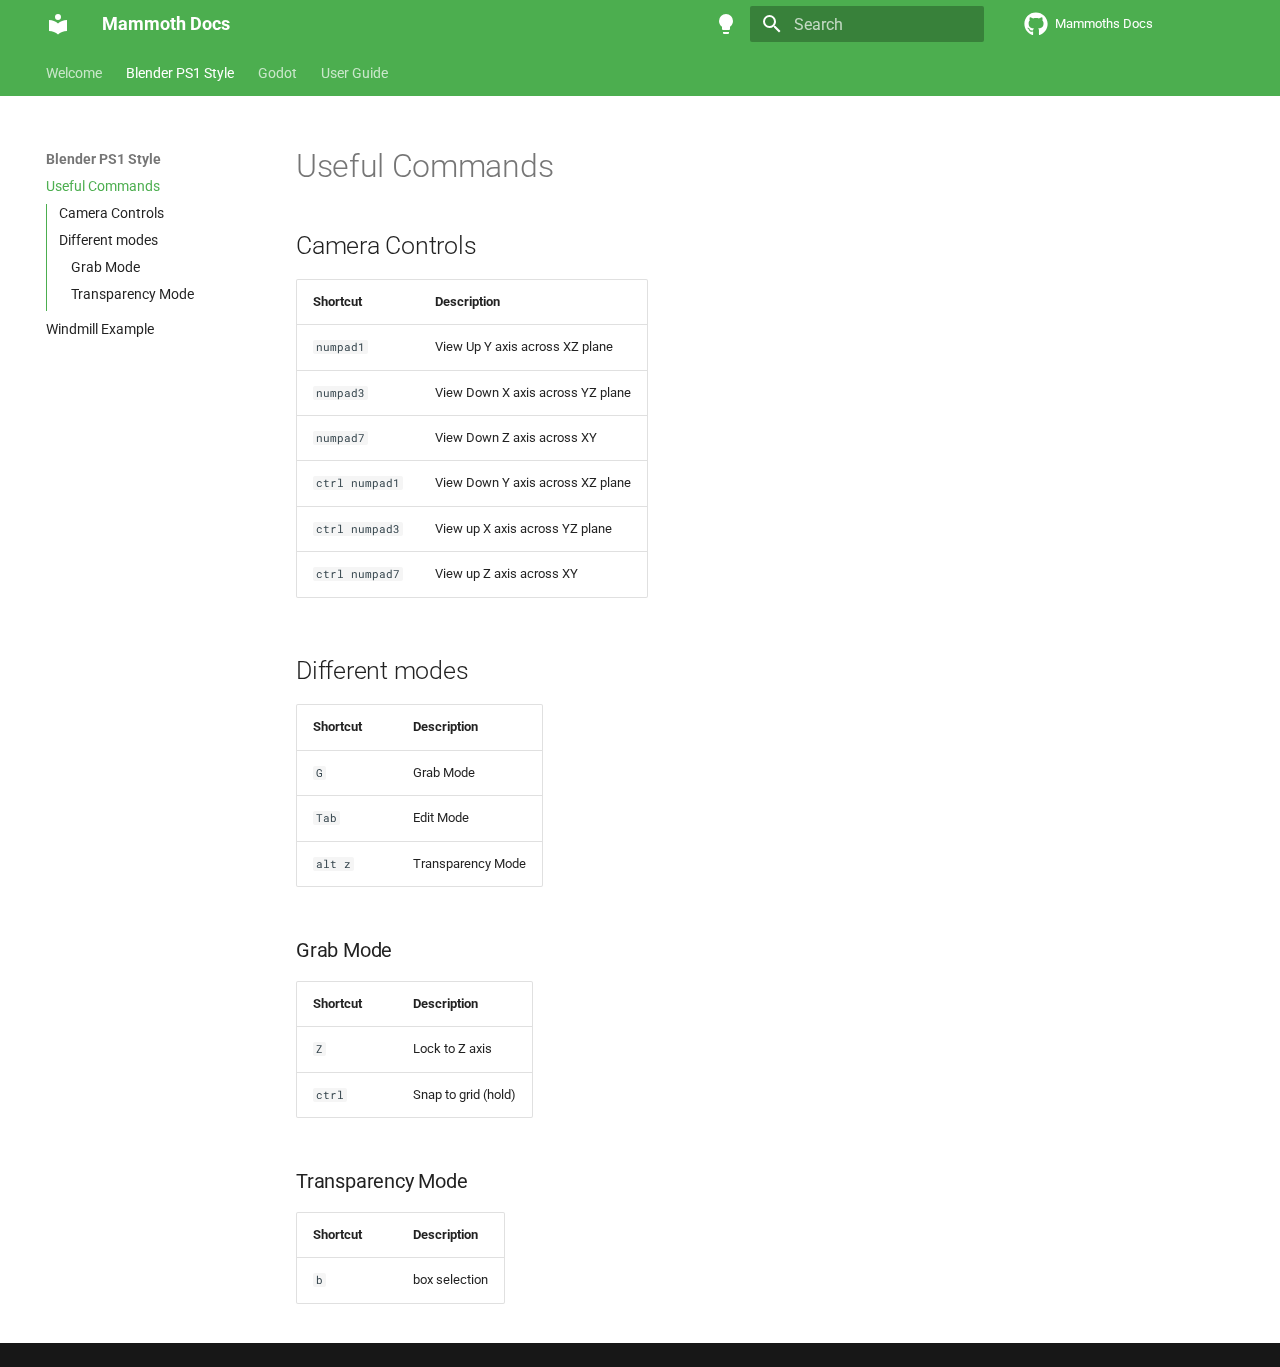
==== commit 44fca2c4: "updated build docs" ====
--- a/site/Blender-PS1-Style/01-useful-commands/index.html
+++ b/site/Blender-PS1-Style/01-useful-commands/index.html
@@ -473,6 +473,15 @@
   
 </li>
         
+          <li class="md-nav__item">
+  <a href="#transparency-mode" class="md-nav__link">
+    <span class="md-ellipsis">
+      Transparency Mode
+    </span>
+  </a>
+  
+</li>
+        
       </ul>
     </nav>
   
@@ -723,6 +732,10 @@
 <td><code>Tab</code></td>
 <td>Edit Mode</td>
 </tr>
+<tr>
+<td><code>alt z</code></td>
+<td>Transparency Mode</td>
+</tr>
 </tbody>
 </table>
 <h3 id="grab-mode">Grab Mode</h3>
@@ -744,6 +757,21 @@
 </tr>
 </tbody>
 </table>
+<h3 id="transparency-mode">Transparency Mode</h3>
+<table>
+<thead>
+<tr>
+<th>Shortcut</th>
+<th>Description</th>
+</tr>
+</thead>
+<tbody>
+<tr>
+<td><code>b</code></td>
+<td>box selection</td>
+</tr>
+</tbody>
+</table>
 
 
 
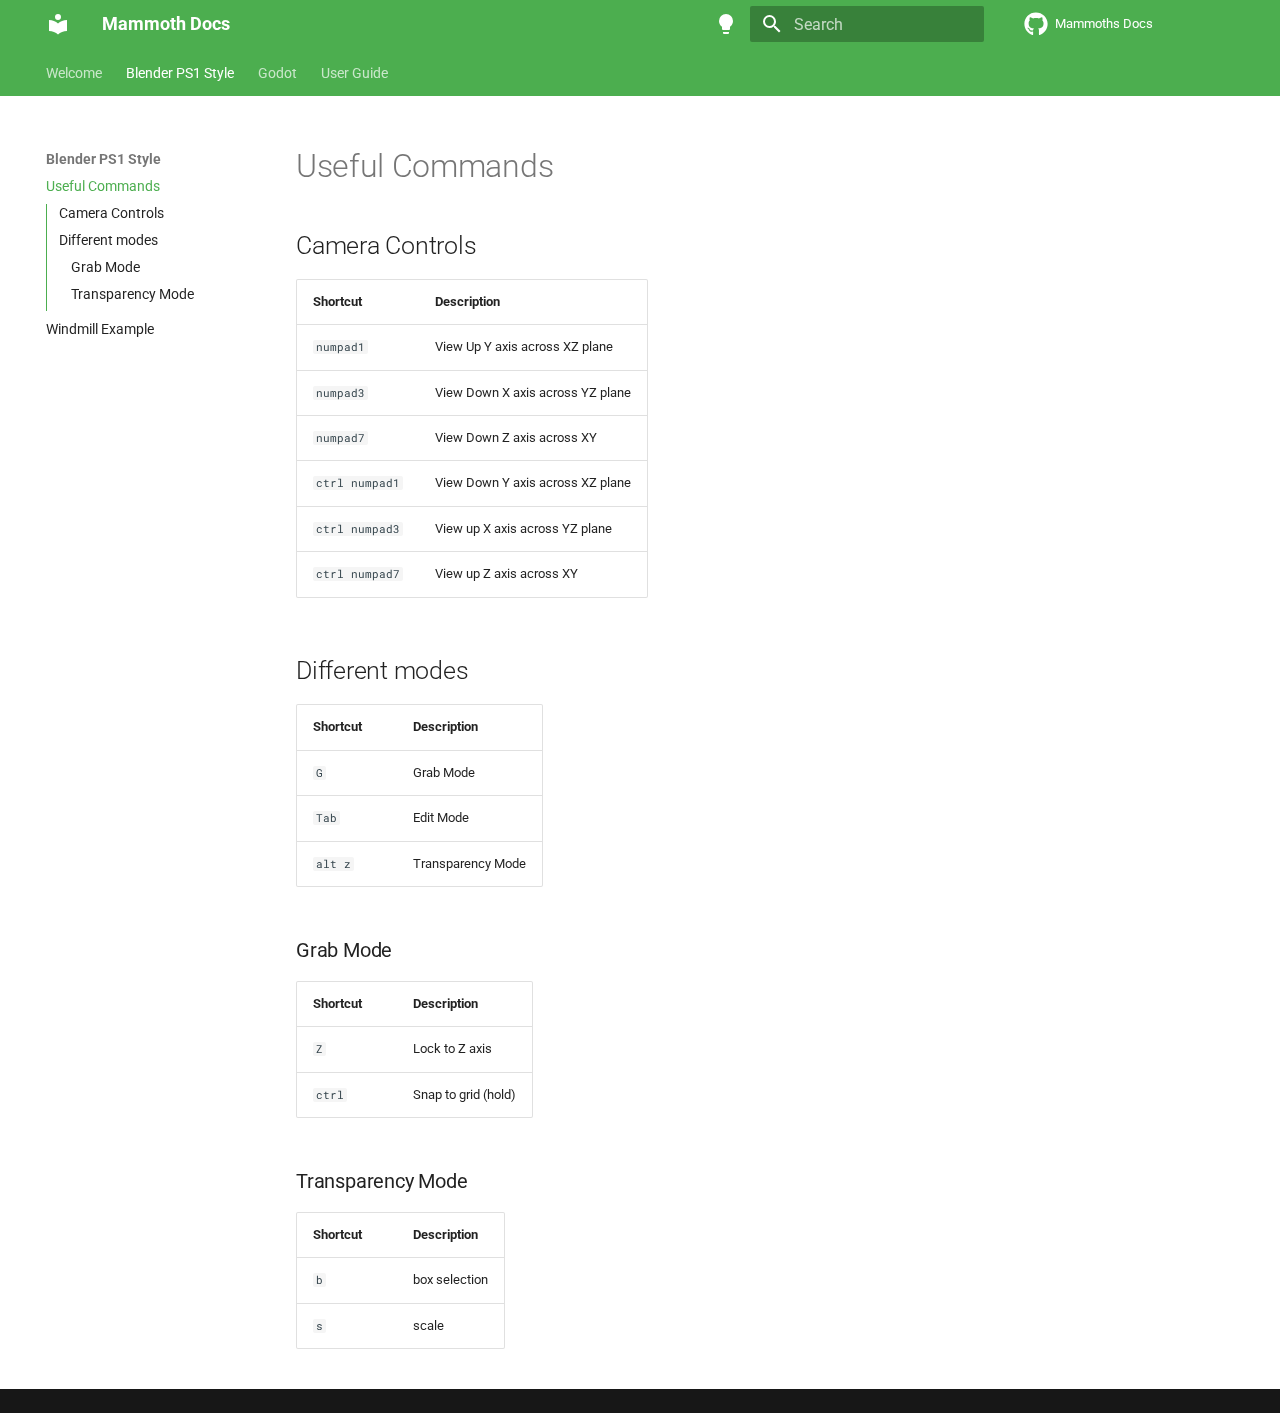
==== commit 015d143e: "added new commands" ====
--- a/site/Blender-PS1-Style/01-useful-commands/index.html
+++ b/site/Blender-PS1-Style/01-useful-commands/index.html
@@ -770,6 +770,10 @@
 <td><code>b</code></td>
 <td>box selection</td>
 </tr>
+<tr>
+<td><code>s</code></td>
+<td>scale</td>
+</tr>
 </tbody>
 </table>
 
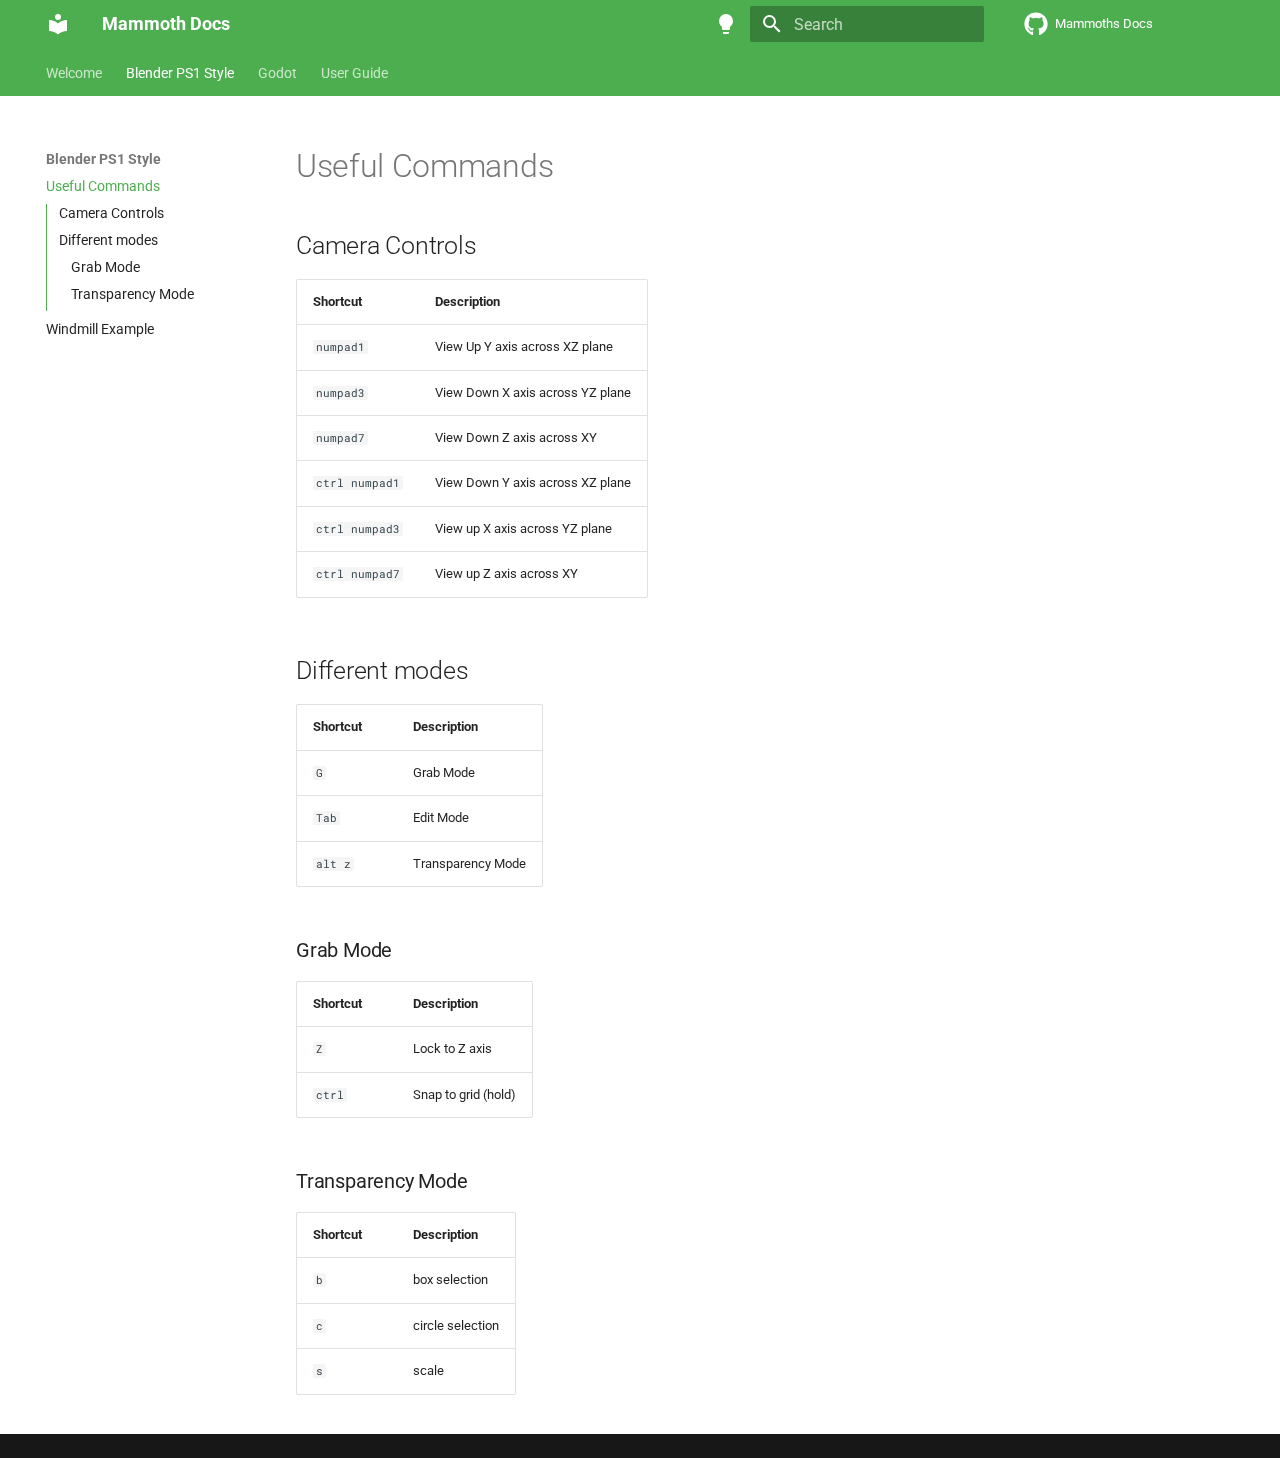
==== commit 7168f0b7: "added more shortcuts" ====
--- a/site/Blender-PS1-Style/01-useful-commands/index.html
+++ b/site/Blender-PS1-Style/01-useful-commands/index.html
@@ -771,6 +771,10 @@
 <td>box selection</td>
 </tr>
 <tr>
+<td><code>c</code></td>
+<td>circle selection</td>
+</tr>
+<tr>
 <td><code>s</code></td>
 <td>scale</td>
 </tr>
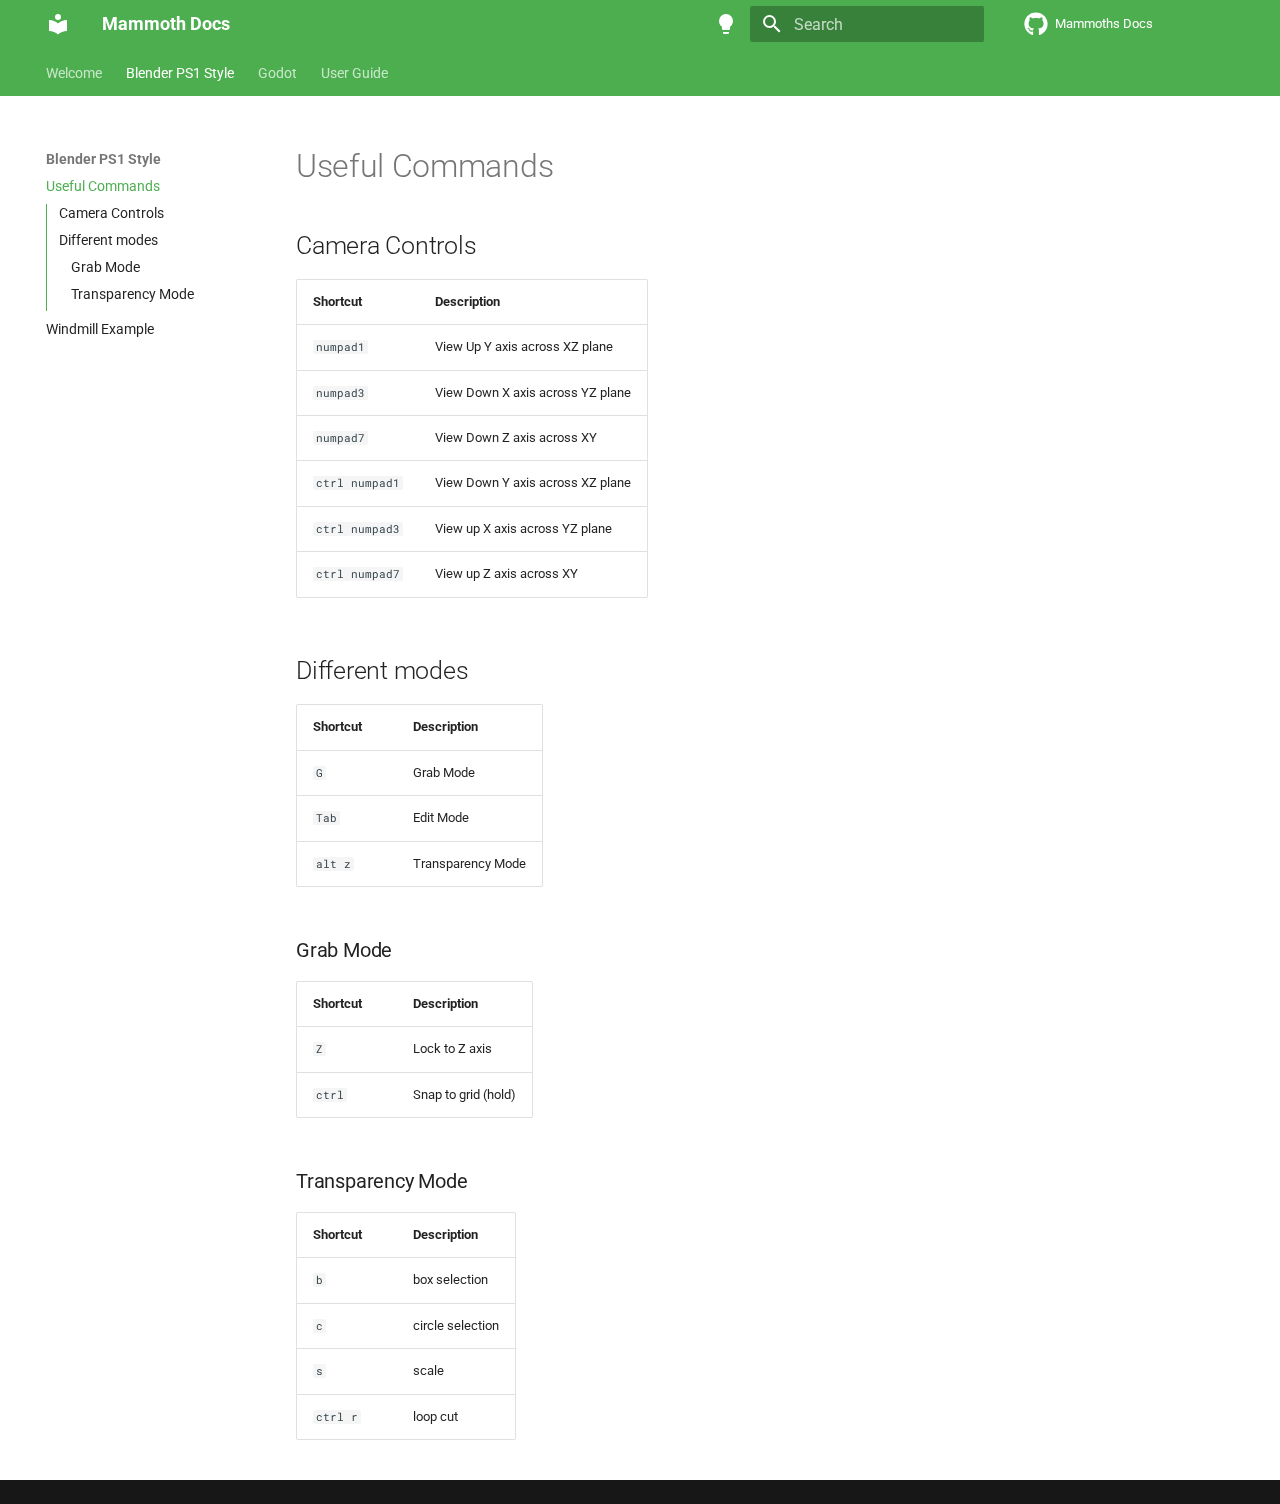
==== commit 060df6bb: "added more commands" ====
--- a/site/Blender-PS1-Style/01-useful-commands/index.html
+++ b/site/Blender-PS1-Style/01-useful-commands/index.html
@@ -778,6 +778,10 @@
 <td><code>s</code></td>
 <td>scale</td>
 </tr>
+<tr>
+<td><code>ctrl r</code></td>
+<td>loop cut</td>
+</tr>
 </tbody>
 </table>
 
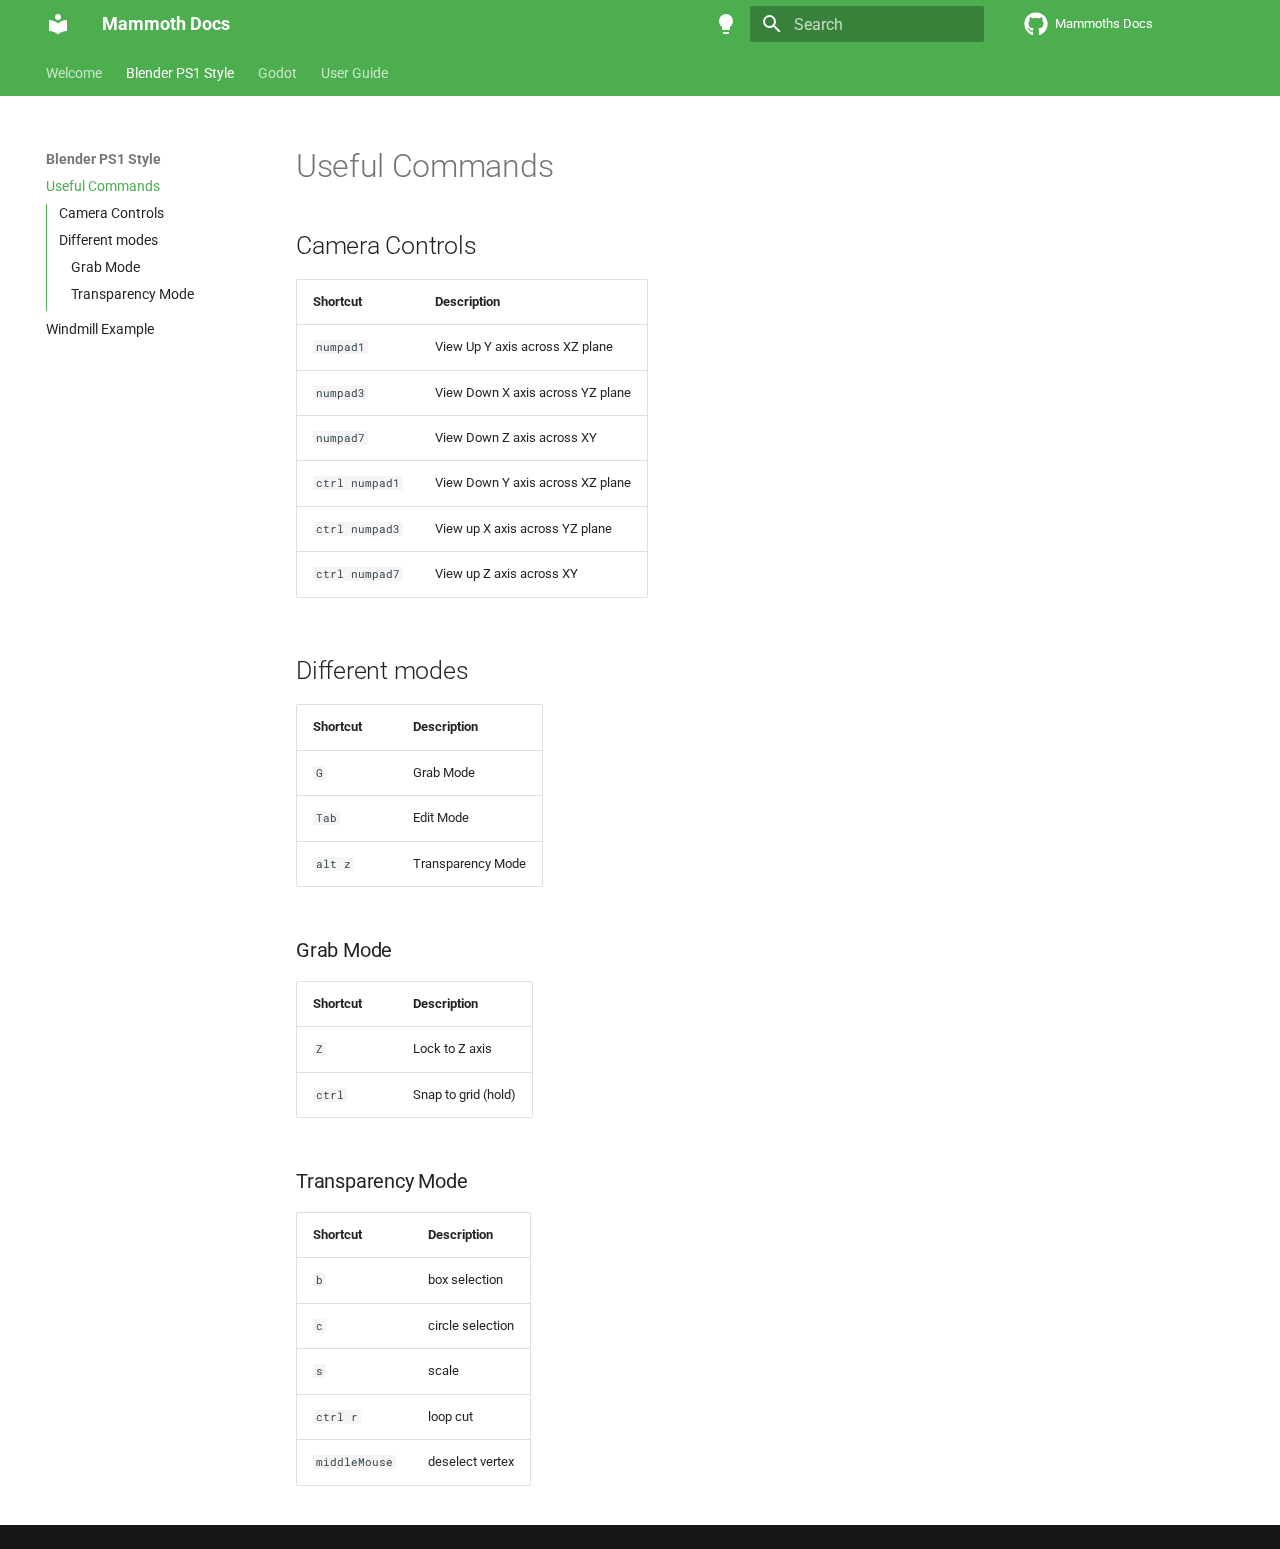
==== commit b4fdd8d6: "rebuit docks" ====
--- a/site/Blender-PS1-Style/01-useful-commands/index.html
+++ b/site/Blender-PS1-Style/01-useful-commands/index.html
@@ -782,6 +782,10 @@
 <td><code>ctrl r</code></td>
 <td>loop cut</td>
 </tr>
+<tr>
+<td><code>middleMouse</code></td>
+<td>deselect vertex</td>
+</tr>
 </tbody>
 </table>
 
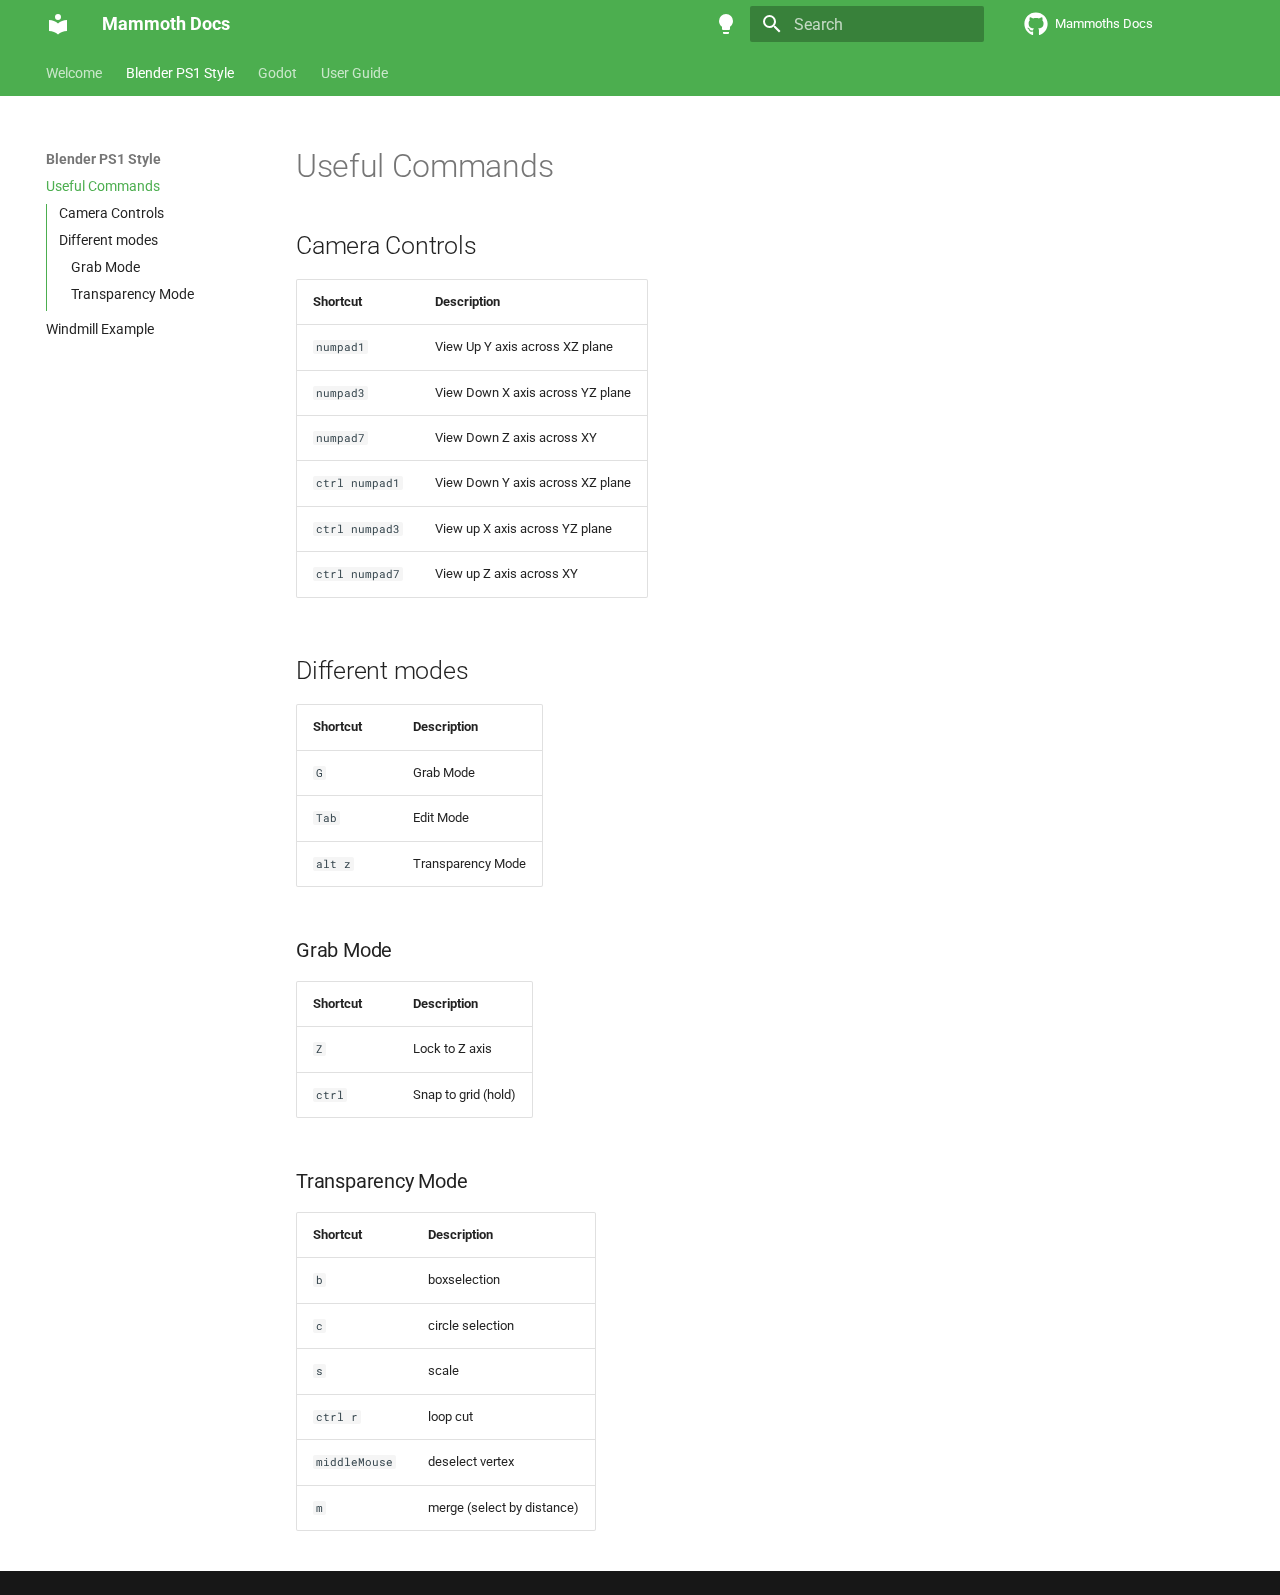
==== commit 785abffc: "added windmill top" ====
--- a/site/Blender-PS1-Style/01-useful-commands/index.html
+++ b/site/Blender-PS1-Style/01-useful-commands/index.html
@@ -768,7 +768,7 @@
 <tbody>
 <tr>
 <td><code>b</code></td>
-<td>box selection</td>
+<td>boxselection</td>
 </tr>
 <tr>
 <td><code>c</code></td>
@@ -785,6 +785,10 @@
 <tr>
 <td><code>middleMouse</code></td>
 <td>deselect vertex</td>
+</tr>
+<tr>
+<td><code>m</code></td>
+<td>merge (select by distance)</td>
 </tr>
 </tbody>
 </table>
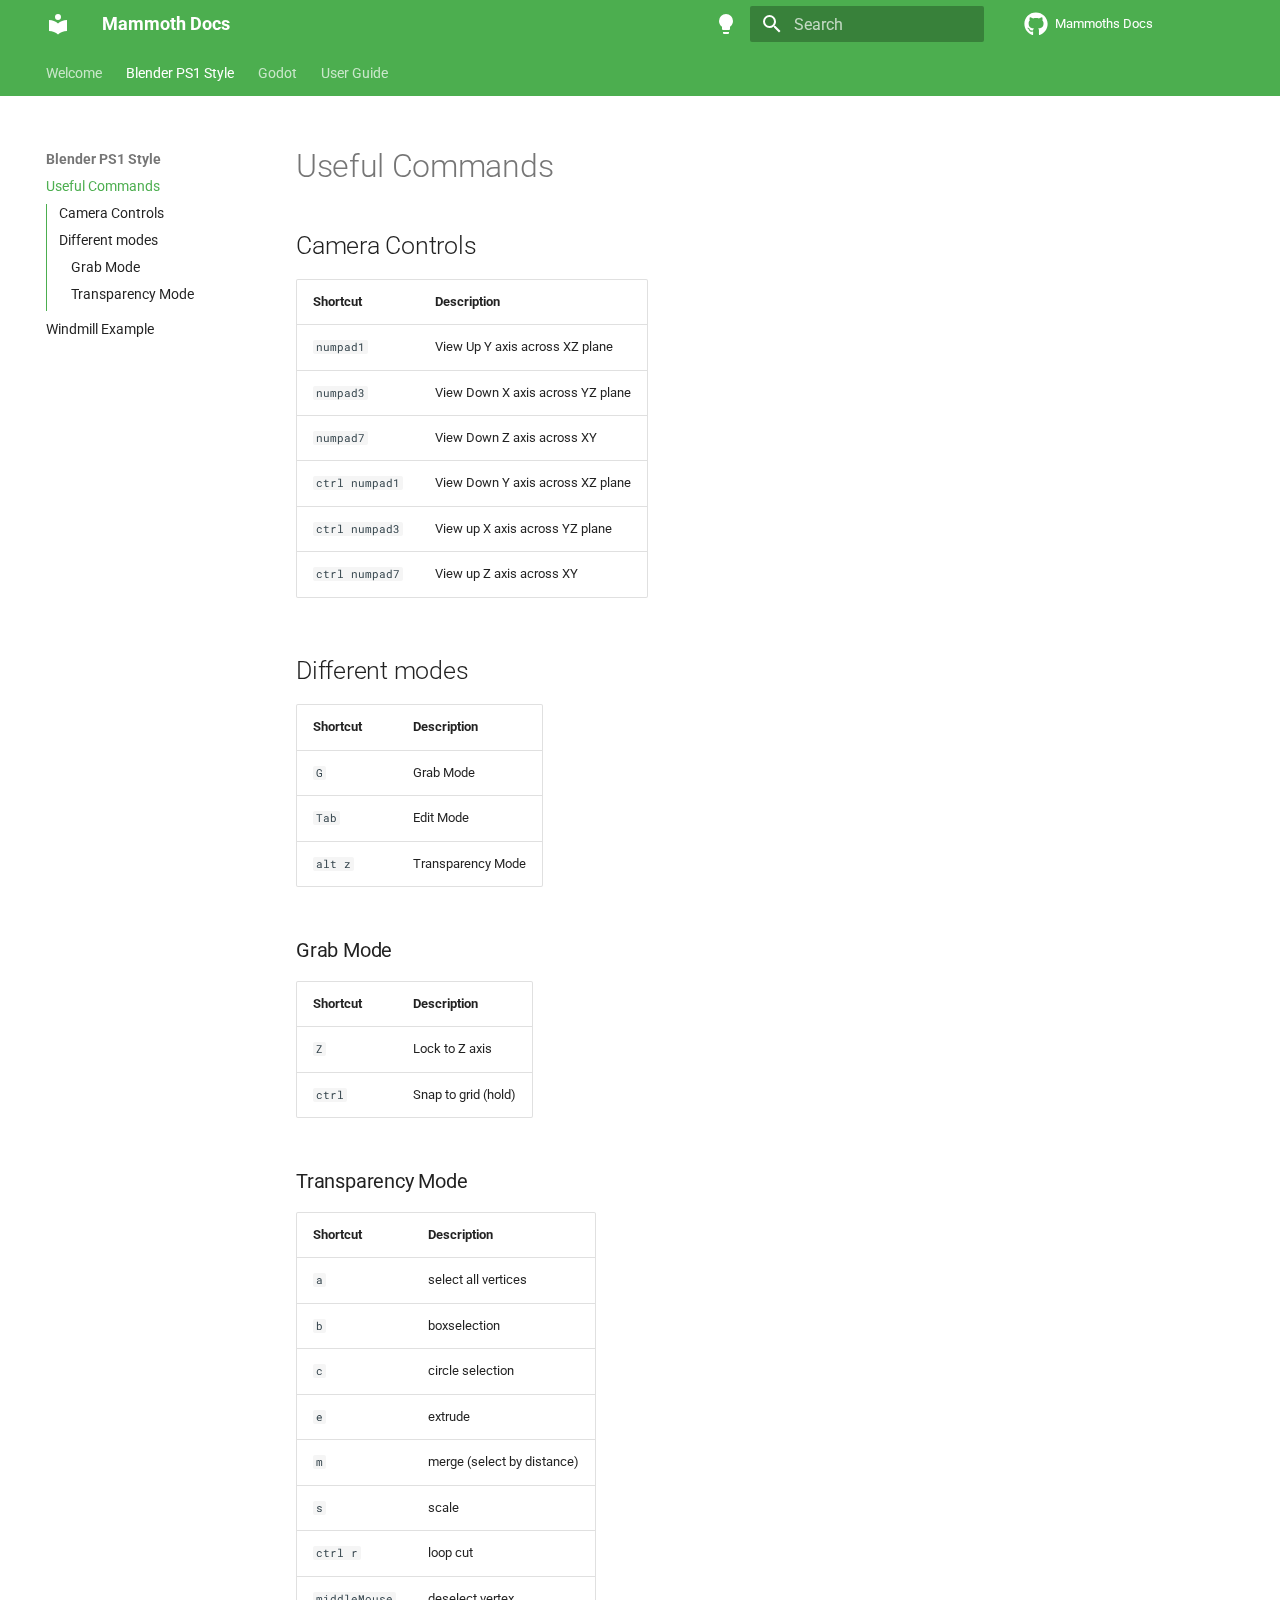
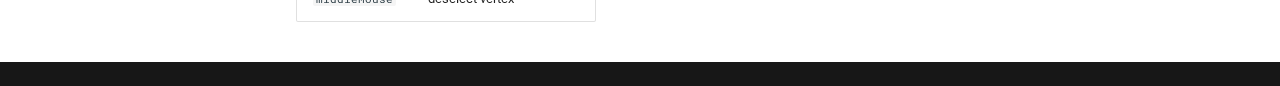
==== commit e760a3b4: "rebuilt with windmill top" ====
--- a/site/Blender-PS1-Style/01-useful-commands/index.html
+++ b/site/Blender-PS1-Style/01-useful-commands/index.html
@@ -767,6 +767,10 @@
 </thead>
 <tbody>
 <tr>
+<td><code>a</code></td>
+<td>select all vertices</td>
+</tr>
+<tr>
 <td><code>b</code></td>
 <td>boxselection</td>
 </tr>
@@ -775,6 +779,14 @@
 <td>circle selection</td>
 </tr>
 <tr>
+<td><code>e</code></td>
+<td>extrude</td>
+</tr>
+<tr>
+<td><code>m</code></td>
+<td>merge (select by distance)</td>
+</tr>
+<tr>
 <td><code>s</code></td>
 <td>scale</td>
 </tr>
@@ -785,10 +797,6 @@
 <tr>
 <td><code>middleMouse</code></td>
 <td>deselect vertex</td>
-</tr>
-<tr>
-<td><code>m</code></td>
-<td>merge (select by distance)</td>
 </tr>
 </tbody>
 </table>
